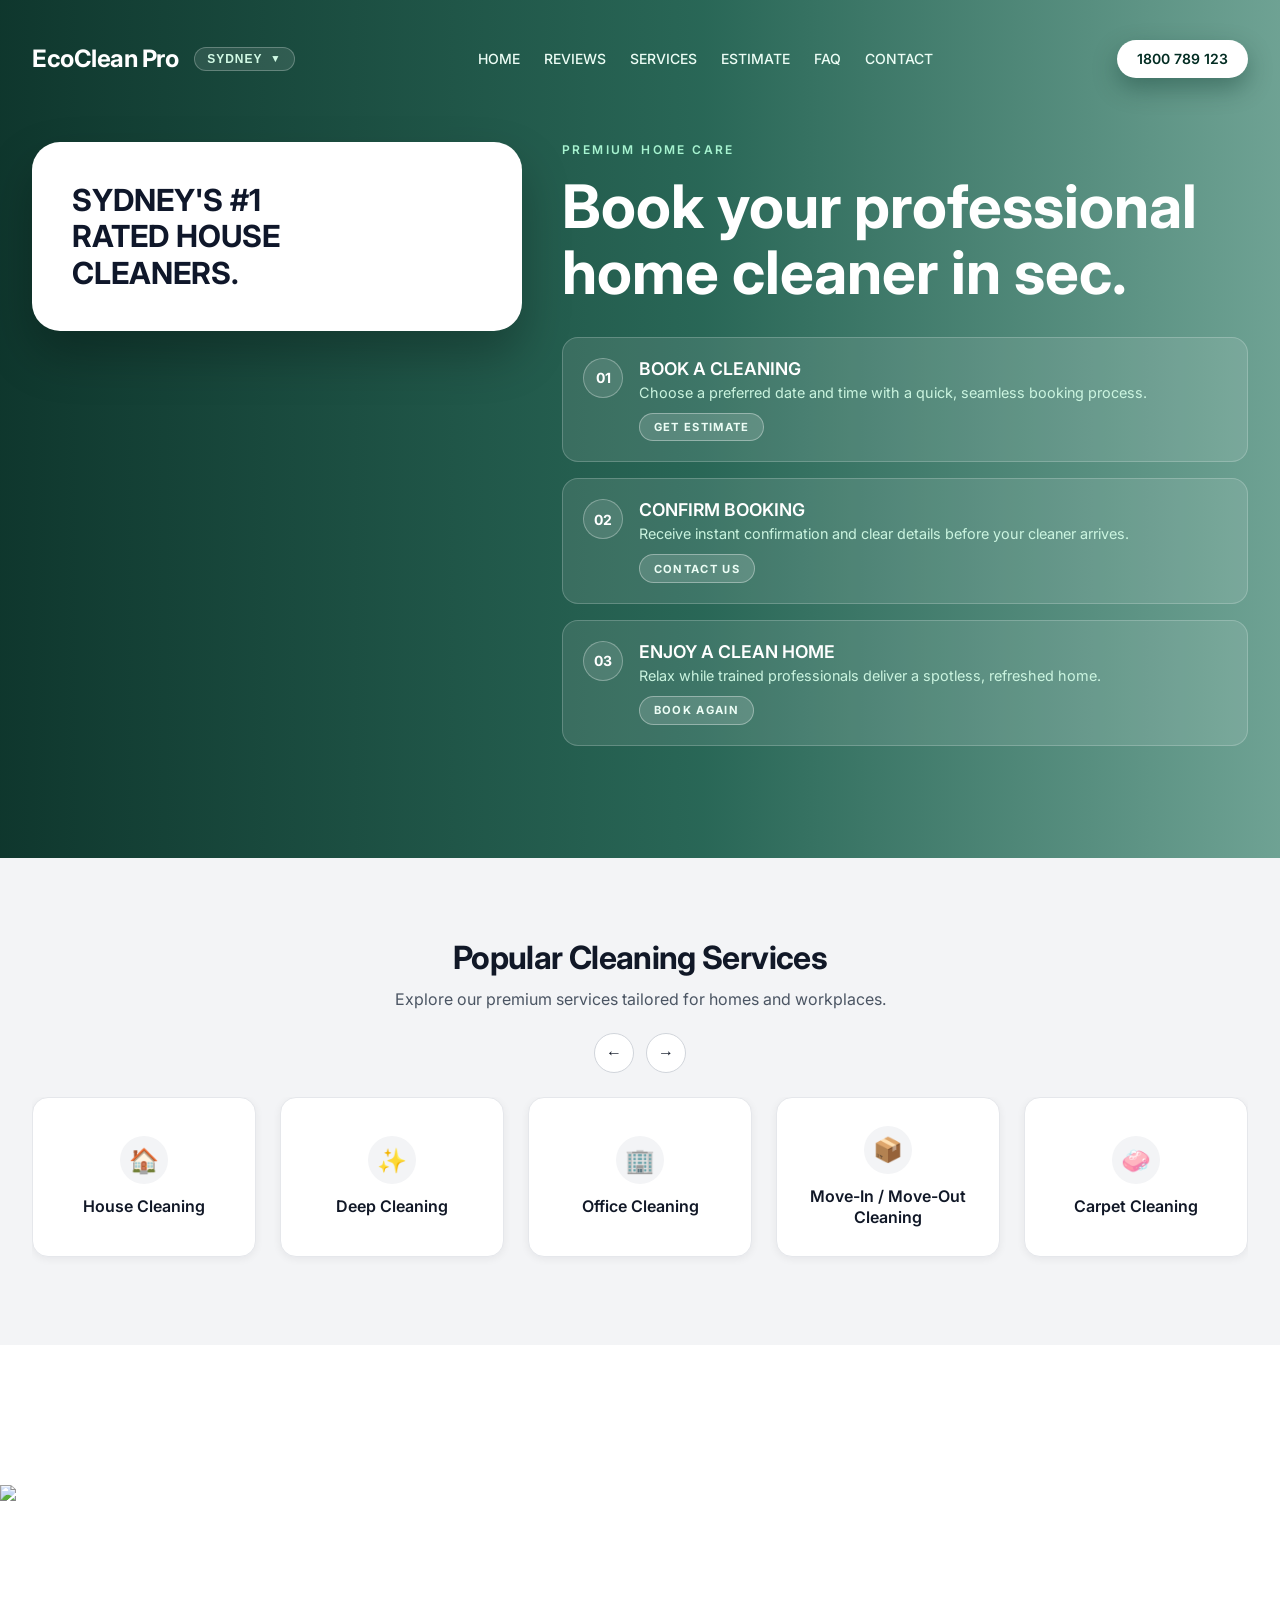
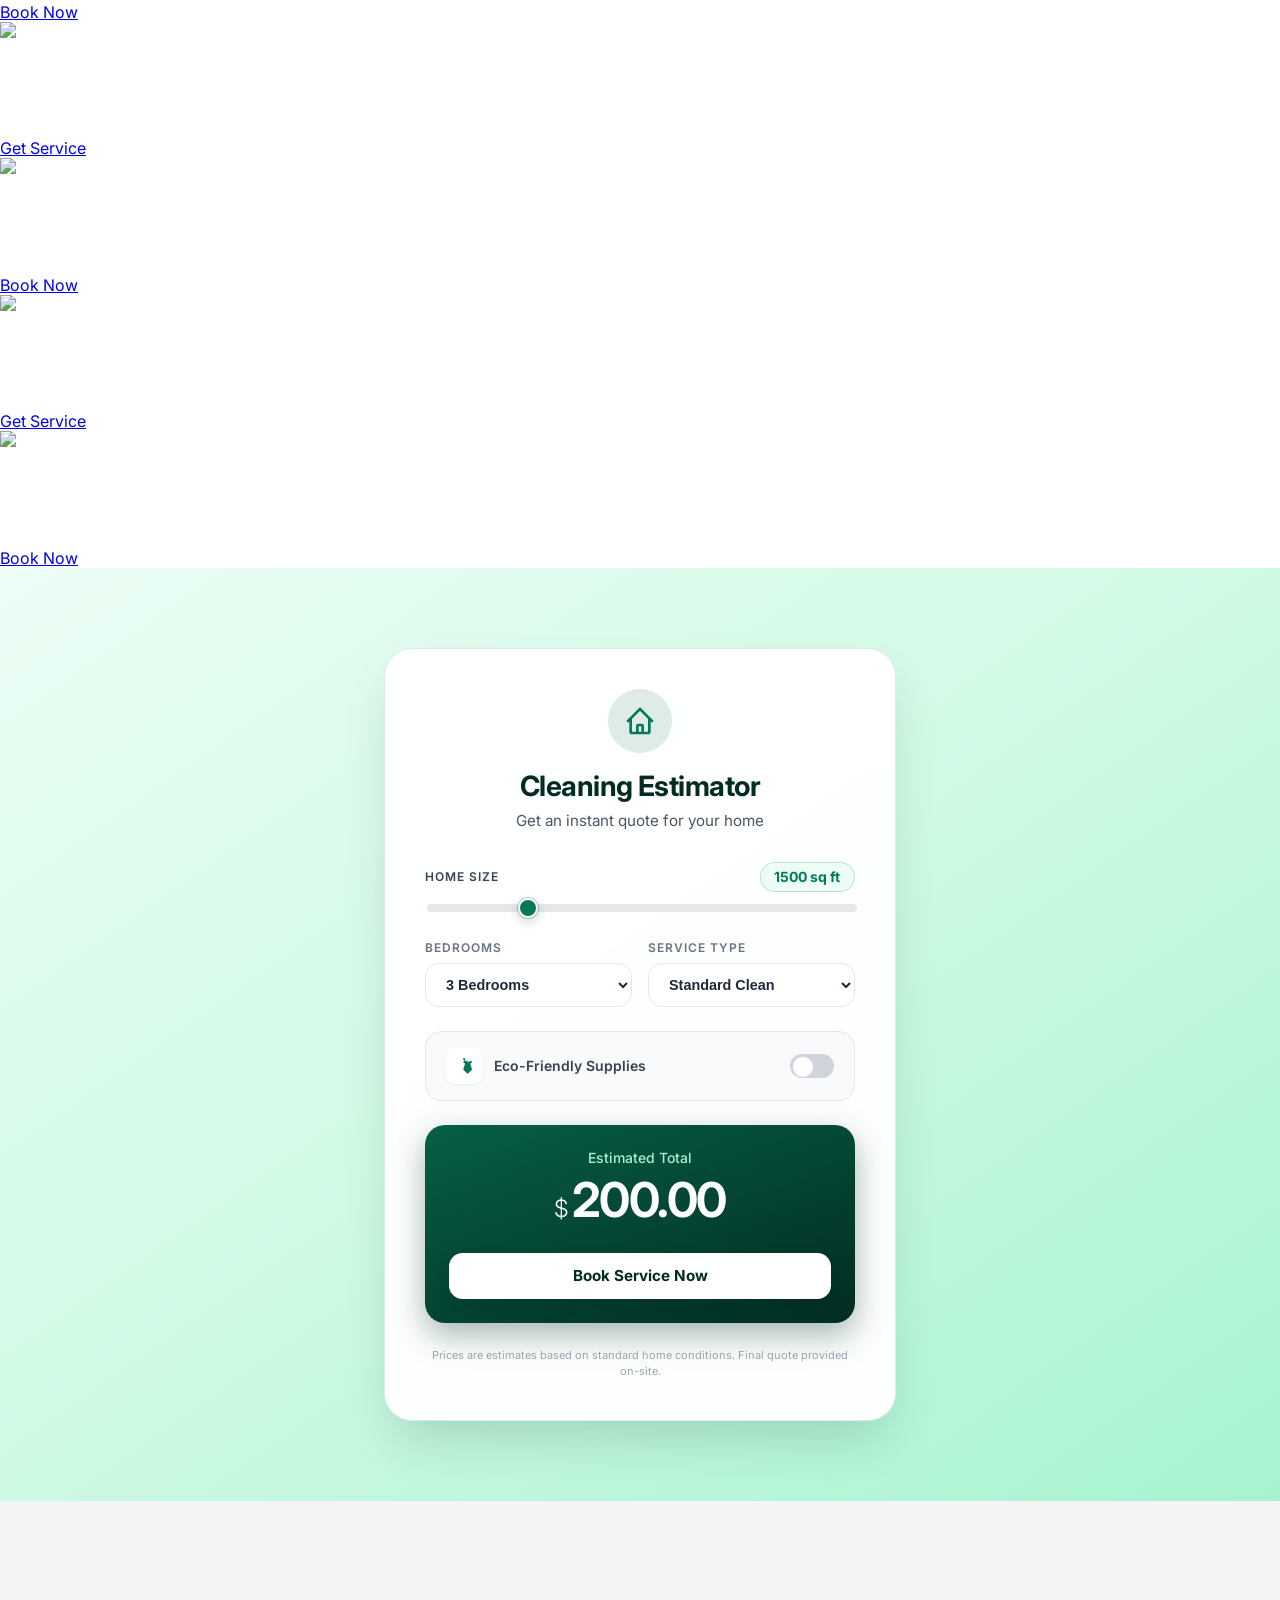
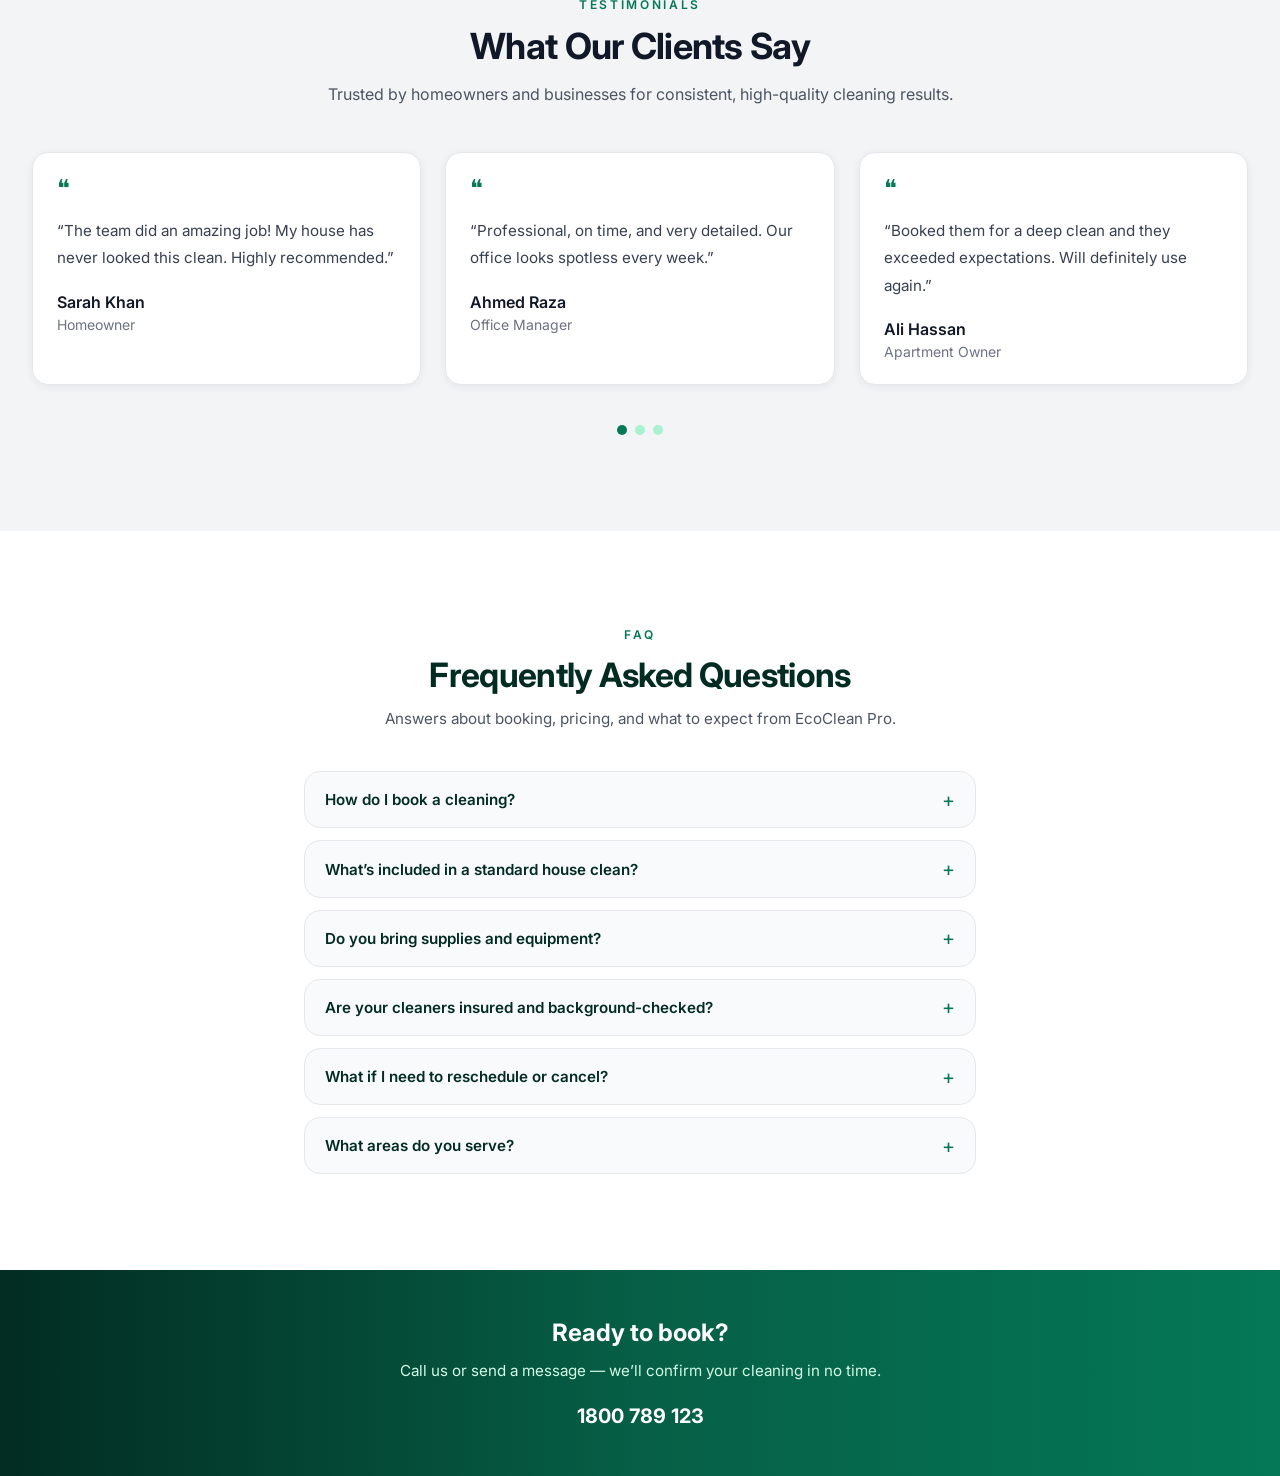
==== index.html @ db05d503 "Add files via upload" ====
<!DOCTYPE html>
<html lang="en">
<head>
  <meta charset="UTF-8" />
  <meta name="viewport" content="width=device-width, initial-scale=1.0" />
  <title>EcoClean Pro | Premium House Cleaning</title>
  <link rel="preconnect" href="https://fonts.googleapis.com" />
  <link rel="preconnect" href="https://fonts.gstatic.com" crossorigin />
  <link href="https://fonts.googleapis.com/css2?family=Inter:wght@300;400;600;700&display=swap" rel="stylesheet" />
  <link rel="stylesheet" href="style.css" />
  <script src="https://cdn.tailwindcss.com"></script>
</head>
<body id="top">
  <header class="hero">
    <div class="hero__overlay"></div>

    <div class="hero__container">
      <nav class="hero__nav" aria-label="Primary">
        <div class="brand-group">
          <a href="#" class="brand-logo">EcoClean Pro</a>
          <button type="button" class="city-chip" aria-label="Current city Sydney">
            SYDNEY <span class="city-chip__arrow">▼</span>
          </button>
        </div>

        <div class="nav-links">
          <a href="#top">HOME</a>
          <a href="#testimonials-heading">REVIEWS</a>
          <a href="#services-grid-heading">SERVICES</a>
          <a href="#calculator">ESTIMATE</a>
          <a href="#faq">FAQ</a>
          <a href="#contact">CONTACT</a>
        </div>

        <a href="tel:1800789123" class="phone-cta">1800 789 123</a>
      </nav>

      <div class="hero__content">
        <aside class="left-column">
          <article class="left-card">
            <h1>SYDNEY'S #1 RATED HOUSE CLEANERS.</h1>
          </article>
        </aside>

        <section class="right-column" aria-labelledby="hero-main-heading">
          <p class="eyebrow">Premium Home Care</p>
          <h2 id="hero-main-heading">Book your professional home cleaner in sec.</h2>

          <div class="steps">
            <a href="#calculator" class="step step--link">
              <div class="step__icon">01</div>
              <div class="step__body">
                <h3>BOOK A CLEANING</h3>
                <p>Choose a preferred date and time with a quick, seamless booking process.</p>
                <span class="step__cta">Get estimate</span>
              </div>
            </a>

            <a href="#contact" class="step step--link">
              <div class="step__icon">02</div>
              <div class="step__body">
                <h3>CONFIRM BOOKING</h3>
                <p>Receive instant confirmation and clear details before your cleaner arrives.</p>
                <span class="step__cta">Contact us</span>
              </div>
            </a>

            <a href="#contact" class="step step--link">
              <div class="step__icon">03</div>
              <div class="step__body">
                <h3>ENJOY A CLEAN HOME</h3>
                <p>Relax while trained professionals deliver a spotless, refreshed home.</p>
                <span class="step__cta">Book again</span>
              </div>
            </a>
          </div>
        </section>
      </div>
    </div>
  </header>

  <section class="services-carousel" aria-labelledby="services-carousel-heading">
    <div class="services-carousel__container">
      <div class="services-carousel__heading">
        <h2 id="services-carousel-heading">
          Popular Cleaning Services
        </h2>
        <p>
          Explore our premium services tailored for homes and workplaces.
        </p>
      </div>

      <div class="services-carousel__controls" aria-hidden="false">
        <button type="button" class="carousel-arrow" data-direction="left" aria-label="Scroll services left">
          &#8592;
        </button>
        <button type="button" class="carousel-arrow" data-direction="right" aria-label="Scroll services right">
          &#8594;
        </button>
      </div>

      <div
        id="services-track"
        class="services-carousel__track"
        tabindex="0"
        role="region"
        aria-label="Cleaning services carousel"
      >
        <div class="services-carousel__row">
          <article class="service-card">
            <div class="service-card__icon" aria-hidden="true">🏠</div>
            <h3>House Cleaning</h3>
          </article>

          <article class="service-card">
            <div class="service-card__icon" aria-hidden="true">✨</div>
            <h3>Deep Cleaning</h3>
          </article>

          <article class="service-card">
            <div class="service-card__icon" aria-hidden="true">🏢</div>
            <h3>Office Cleaning</h3>
          </article>

          <article class="service-card">
            <div class="service-card__icon" aria-hidden="true">📦</div>
            <h3>Move-In / Move-Out Cleaning</h3>
          </article>

          <article class="service-card">
            <div class="service-card__icon" aria-hidden="true">🧼</div>
            <h3>Carpet Cleaning</h3>
          </article>
        </div>
      </div>
    </div>
  </section>

  <section class="bg-white py-16 sm:py-20 lg:py-24" aria-labelledby="services-grid-heading">
    <div class="mx-auto max-w-7xl px-4 sm:px-6 lg:px-8">
      <div class="mx-auto max-w-3xl text-center">
        <p class="text-xs font-semibold uppercase tracking-[0.22em] text-emerald-700">OUR SERVICES</p>
        <h2 id="services-grid-heading" class="mt-3 text-3xl font-bold tracking-tight text-slate-900 sm:text-4xl">
          Professional Cleaning Services
        </h2>
        <p class="mt-4 text-sm text-slate-600 sm:text-base">
          High-quality cleaning solutions designed for homes, apartments, and professional workspaces.
        </p>
      </div>

      <div class="mt-10 grid grid-cols-1 gap-6 md:grid-cols-2 lg:grid-cols-6">
        <article class="overflow-hidden rounded-2xl border border-slate-200 bg-white shadow-sm lg:col-span-2">
          <img
            src="https://images.unsplash.com/photo-1558618047-fd34e8313f98?auto=format&fit=crop&w=900&q=80"
            alt="House cleaning service"
            class="h-44 w-full object-cover"
          />
          <div class="p-6">
            <h3 class="text-xl font-semibold text-slate-900">House Cleaning</h3>
            <p class="mt-3 text-sm leading-6 text-slate-600">
              Complete home cleaning with attention to every detail.
            </p>
            <a
              href="#contact"
              class="mt-6 inline-flex items-center justify-center rounded-lg bg-emerald-700 px-4 py-2.5 text-sm font-semibold text-white transition hover:bg-emerald-800"
            >
              Book Now
            </a>
          </div>
        </article>

        <article class="overflow-hidden rounded-2xl border border-slate-200 bg-white shadow-sm lg:col-span-2">
          <img
            src="https://images.unsplash.com/photo-1581578731548-c64695cc6952?auto=format&fit=crop&w=900&q=80"
            alt="Deep cleaning service"
            class="h-44 w-full object-cover"
          />
          <div class="p-6">
            <h3 class="text-xl font-semibold text-slate-900">Deep Cleaning</h3>
            <p class="mt-3 text-sm leading-6 text-slate-600">
              Intensive cleaning for kitchens, bathrooms, and hard-to-reach areas.
            </p>
            <a
              href="#contact"
              class="mt-6 inline-flex items-center justify-center rounded-lg bg-emerald-700 px-4 py-2.5 text-sm font-semibold text-white transition hover:bg-emerald-800"
            >
              Get Service
            </a>
          </div>
        </article>

        <article class="overflow-hidden rounded-2xl border border-slate-200 bg-white shadow-sm lg:col-span-2">
          <img
            src="https://images.unsplash.com/photo-1521791136064-7986c2920216?auto=format&fit=crop&w=900&q=80"
            alt="Office cleaning service"
            class="h-44 w-full object-cover"
          />
          <div class="p-6">
            <h3 class="text-xl font-semibold text-slate-900">Office Cleaning</h3>
            <p class="mt-3 text-sm leading-6 text-slate-600">
              Professional cleaning for offices and workplaces.
            </p>
            <a
              href="#contact"
              class="mt-6 inline-flex items-center justify-center rounded-lg bg-emerald-700 px-4 py-2.5 text-sm font-semibold text-white transition hover:bg-emerald-800"
            >
              Book Now
            </a>
          </div>
        </article>

        <article class="overflow-hidden rounded-2xl border border-slate-200 bg-white shadow-sm lg:col-span-2 lg:col-start-2">
          <img
            src="https://images.unsplash.com/photo-1562259949-e8e7689d7828?auto=format&fit=crop&w=900&q=80"
            alt="Move-in and move-out cleaning service"
            class="h-44 w-full object-cover"
          />
          <div class="p-6">
            <h3 class="text-xl font-semibold text-slate-900">Move-In / Move-Out Cleaning</h3>
            <p class="mt-3 text-sm leading-6 text-slate-600">
              Perfect cleaning before or after moving.
            </p>
            <a
              href="#contact"
              class="mt-6 inline-flex items-center justify-center rounded-lg bg-emerald-700 px-4 py-2.5 text-sm font-semibold text-white transition hover:bg-emerald-800"
            >
              Get Service
            </a>
          </div>
        </article>

        <article class="overflow-hidden rounded-2xl border border-slate-200 bg-white shadow-sm lg:col-span-2 lg:col-start-4">
          <img
            src="https://images.unsplash.com/photo-1595433707802-5cb5f6ef7934?auto=format&fit=crop&w=900&q=80"
            alt="Carpet cleaning service"
            class="h-44 w-full object-cover"
          />
          <div class="p-6">
            <h3 class="text-xl font-semibold text-slate-900">Carpet Cleaning</h3>
            <p class="mt-3 text-sm leading-6 text-slate-600">
              Remove dirt, stains, and allergens from carpets.
            </p>
            <a
              href="#contact"
              class="mt-6 inline-flex items-center justify-center rounded-lg bg-emerald-700 px-4 py-2.5 text-sm font-semibold text-white transition hover:bg-emerald-800"
            >
              Book Now
            </a>
          </div>
        </article>
      </div>
    </div>
  </section>

  <section id="calculator" class="calculator" aria-labelledby="calculator-heading">
    <div class="calculator__inner">
      <div class="calculator-card">
        <div class="calculator-card__header">
          <div class="calculator-card__icon-wrap" aria-hidden="true">
            <svg xmlns="http://www.w3.org/2000/svg" class="calculator-card__icon" fill="none" viewBox="0 0 24 24" stroke="currentColor">
              <path stroke-linecap="round" stroke-linejoin="round" stroke-width="2" d="M3 12l2-2m0 0l7-7 7 7M5 10v10a1 1 0 001 1h3m10-11l2 2m-2-2v10a1 1 0 01-1 1h-3m-6 0a1 1 0 001-1v-4a1 1 0 011-1h2a1 1 0 011 1v4a1 1 0 001 1m-6 0h6" />
            </svg>
          </div>
          <h2 id="calculator-heading" class="calculator-card__title">Cleaning Estimator</h2>
          <p class="calculator-card__subtitle">Get an instant quote for your home</p>
        </div>

        <div class="calculator-card__body">
          <div class="calculator-field">
            <div class="calculator-field__row">
              <label class="calculator-field__label" for="sqftInput">Home Size</label>
              <span class="calculator-badge">
                <span id="sqftLabel">1500</span> sq ft
              </span>
            </div>
            <input
              type="range"
              id="sqftInput"
              class="calculator-range"
              min="500"
              max="5000"
              step="100"
              value="1500"
            />
          </div>

          <div class="calculator-grid-2">
            <div class="calculator-field">
              <label class="calculator-field__label calculator-field__label--small" for="rooms">Bedrooms</label>
              <select id="rooms" class="calculator-select">
                <option value="1">1 Bedroom</option>
                <option value="2">2 Bedrooms</option>
                <option value="3" selected>3 Bedrooms</option>
                <option value="4">4 Bedrooms</option>
                <option value="5">5+ Bedrooms</option>
              </select>
            </div>
            <div class="calculator-field">
              <label class="calculator-field__label calculator-field__label--small" for="serviceType">Service Type</label>
              <select id="serviceType" class="calculator-select">
                <option value="standard">Standard Clean</option>
                <option value="deep">Deep Clean (+30%)</option>
                <option value="move">Move In/Out (+50%)</option>
              </select>
            </div>
          </div>

          <div class="calculator-eco">
            <div class="calculator-eco__left">
              <div class="calculator-eco__icon" aria-hidden="true">
                <svg xmlns="http://www.w3.org/2000/svg" viewBox="0 0 20 20" fill="currentColor">
                  <path fill-rule="evenodd" d="M10 2a1 1 0 011 1v1.323l3.954 1.582 1.599-.8a1 1 0 01.894 1.79l-1.233.616 1.738 5.42a1 1 0 01-.285 1.05l-3.293 3.293a1 1 0 01-1.414 0l-3.293-3.293a1 1 0 01-.285-1.05l1.738-5.42-1.233-.616a1 1 0 01.894-1.79l1.599.8L9 3.323V3a1 1 0 011-1z" clip-rule="evenodd" />
                </svg>
              </div>
              <span class="calculator-eco__text">Eco-Friendly Supplies</span>
            </div>
            <label class="eco-toggle">
              <input type="checkbox" id="ecoFriendly" class="eco-toggle__input" />
              <span class="eco-toggle__track"></span>
            </label>
          </div>

          <div class="calculator-total">
            <p class="calculator-total__eyebrow">Estimated Total</p>
            <div class="calculator-total__price">
              <span class="calculator-total__currency">$</span>
              <span id="finalPrice" class="calculator-total__amount">185.00</span>
            </div>
            <a href="#contact" class="calculator-total__cta">Book Service Now</a>
          </div>

          <p class="calculator-disclaimer">
            Prices are estimates based on standard home conditions. Final quote provided on-site.
          </p>
        </div>
      </div>
    </div>
  </section>

  <section class="testimonials" aria-labelledby="testimonials-heading">
    <div class="testimonials__container">
      <div class="testimonials__heading">
        <p class="testimonials__subtitle">Testimonials</p>
        <h2 id="testimonials-heading">What Our Clients Say</h2>
        <p class="testimonials__description">
          Trusted by homeowners and businesses for consistent, high-quality cleaning results.
        </p>
      </div>

      <div class="testimonials__grid">
        <article class="testimonial-card">
          <div class="testimonial-card__quote" aria-hidden="true">❝</div>
          <p class="testimonial-card__text">
            “The team did an amazing job! My house has never looked this clean. Highly recommended.”
          </p>
          <div class="testimonial-card__meta">
            <p class="testimonial-card__name">Sarah Khan</p>
            <p class="testimonial-card__role">Homeowner</p>
          </div>
        </article>

        <article class="testimonial-card">
          <div class="testimonial-card__quote" aria-hidden="true">❝</div>
          <p class="testimonial-card__text">
            “Professional, on time, and very detailed. Our office looks spotless every week.”
          </p>
          <div class="testimonial-card__meta">
            <p class="testimonial-card__name">Ahmed Raza</p>
            <p class="testimonial-card__role">Office Manager</p>
          </div>
        </article>

        <article class="testimonial-card">
          <div class="testimonial-card__quote" aria-hidden="true">❝</div>
          <p class="testimonial-card__text">
            “Booked them for a deep clean and they exceeded expectations. Will definitely use again.”
          </p>
          <div class="testimonial-card__meta">
            <p class="testimonial-card__name">Ali Hassan</p>
            <p class="testimonial-card__role">Apartment Owner</p>
          </div>
        </article>
      </div>

      <div class="testimonials__dots" aria-label="Testimonials slider indicators">
        <span class="testimonials__dot testimonials__dot--active"></span>
        <span class="testimonials__dot"></span>
        <span class="testimonials__dot"></span>
      </div>
    </div>
  </section>

  <section id="faq" class="faq" aria-labelledby="faq-heading">
    <div class="faq__container">
      <div class="faq__intro">
        <p class="faq__subtitle">FAQ</p>
        <h2 id="faq-heading">Frequently Asked Questions</h2>
        <p class="faq__lede">
          Answers about booking, pricing, and what to expect from EcoClean Pro.
        </p>
      </div>

      <div class="faq__list">
        <details class="faq__item">
          <summary class="faq__question">How do I book a cleaning?</summary>
          <div class="faq__answer">
            <p>
              Use our online estimate tool to pick your home size and service, then call
              <a href="tel:1800789123">1800 789 123</a> or reach us through the contact section to confirm your date and time.
            </p>
          </div>
        </details>

        <details class="faq__item">
          <summary class="faq__question">What’s included in a standard house clean?</summary>
          <div class="faq__answer">
            <p>
              Dusting, vacuuming, mopping, kitchen and bathroom sanitising, and general tidying. Deep cleans add intensive work in kitchens, bathrooms, and hard-to-reach areas—tell us your priorities when you book.
            </p>
          </div>
        </details>

        <details class="faq__item">
          <summary class="faq__question">Do you bring supplies and equipment?</summary>
          <div class="faq__answer">
            <p>
              Yes. Our teams arrive with professional-grade supplies and tools. You can also request eco-friendly products when you schedule your visit.
            </p>
          </div>
        </details>

        <details class="faq__item">
          <summary class="faq__question">Are your cleaners insured and background-checked?</summary>
          <div class="faq__answer">
            <p>
              All EcoClean Pro staff are vetted, trained, and covered so you can feel comfortable inviting us into your home or office.
            </p>
          </div>
        </details>

        <details class="faq__item">
          <summary class="faq__question">What if I need to reschedule or cancel?</summary>
          <div class="faq__answer">
            <p>
              Contact us as early as possible. We’ll help you move your booking or cancel according to our policy so you’re never left guessing.
            </p>
          </div>
        </details>

        <details class="faq__item">
          <summary class="faq__question">What areas do you serve?</summary>
          <div class="faq__answer">
            <p>
              We currently serve Sydney and surrounding suburbs. Ask when you call if you’re on the edge of our coverage area.
            </p>
          </div>
        </details>
      </div>
    </div>
  </section>

  <section id="contact" class="contact-strip" aria-labelledby="contact-heading">
    <div class="contact-strip__inner">
      <h2 id="contact-heading" class="contact-strip__title">Ready to book?</h2>
      <p class="contact-strip__text">Call us or send a message — we’ll confirm your cleaning in no time.</p>
      <a href="tel:1800789123" class="contact-strip__phone">1800 789 123</a>
    </div>
  </section>

  <script src="script.js"></script>
</body>
</html>
---- style.css ----
@import url("./styles.css");
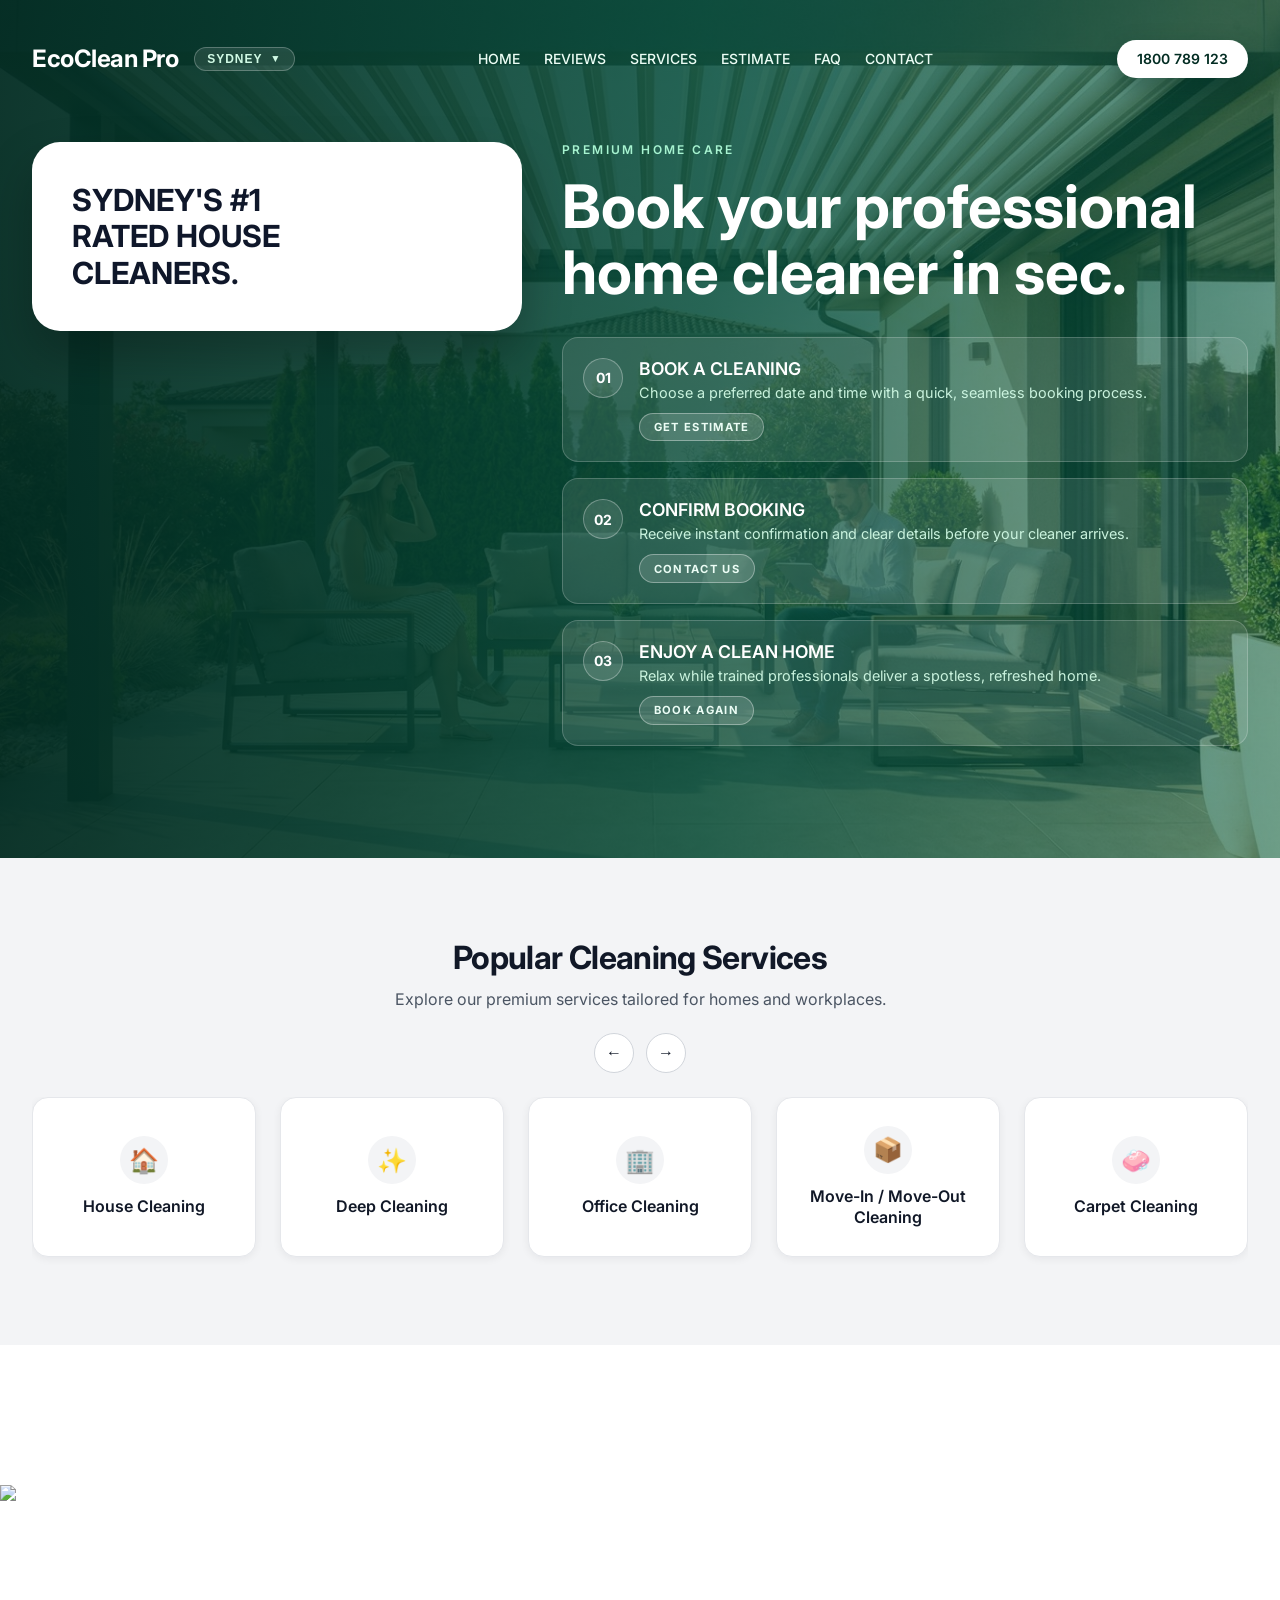
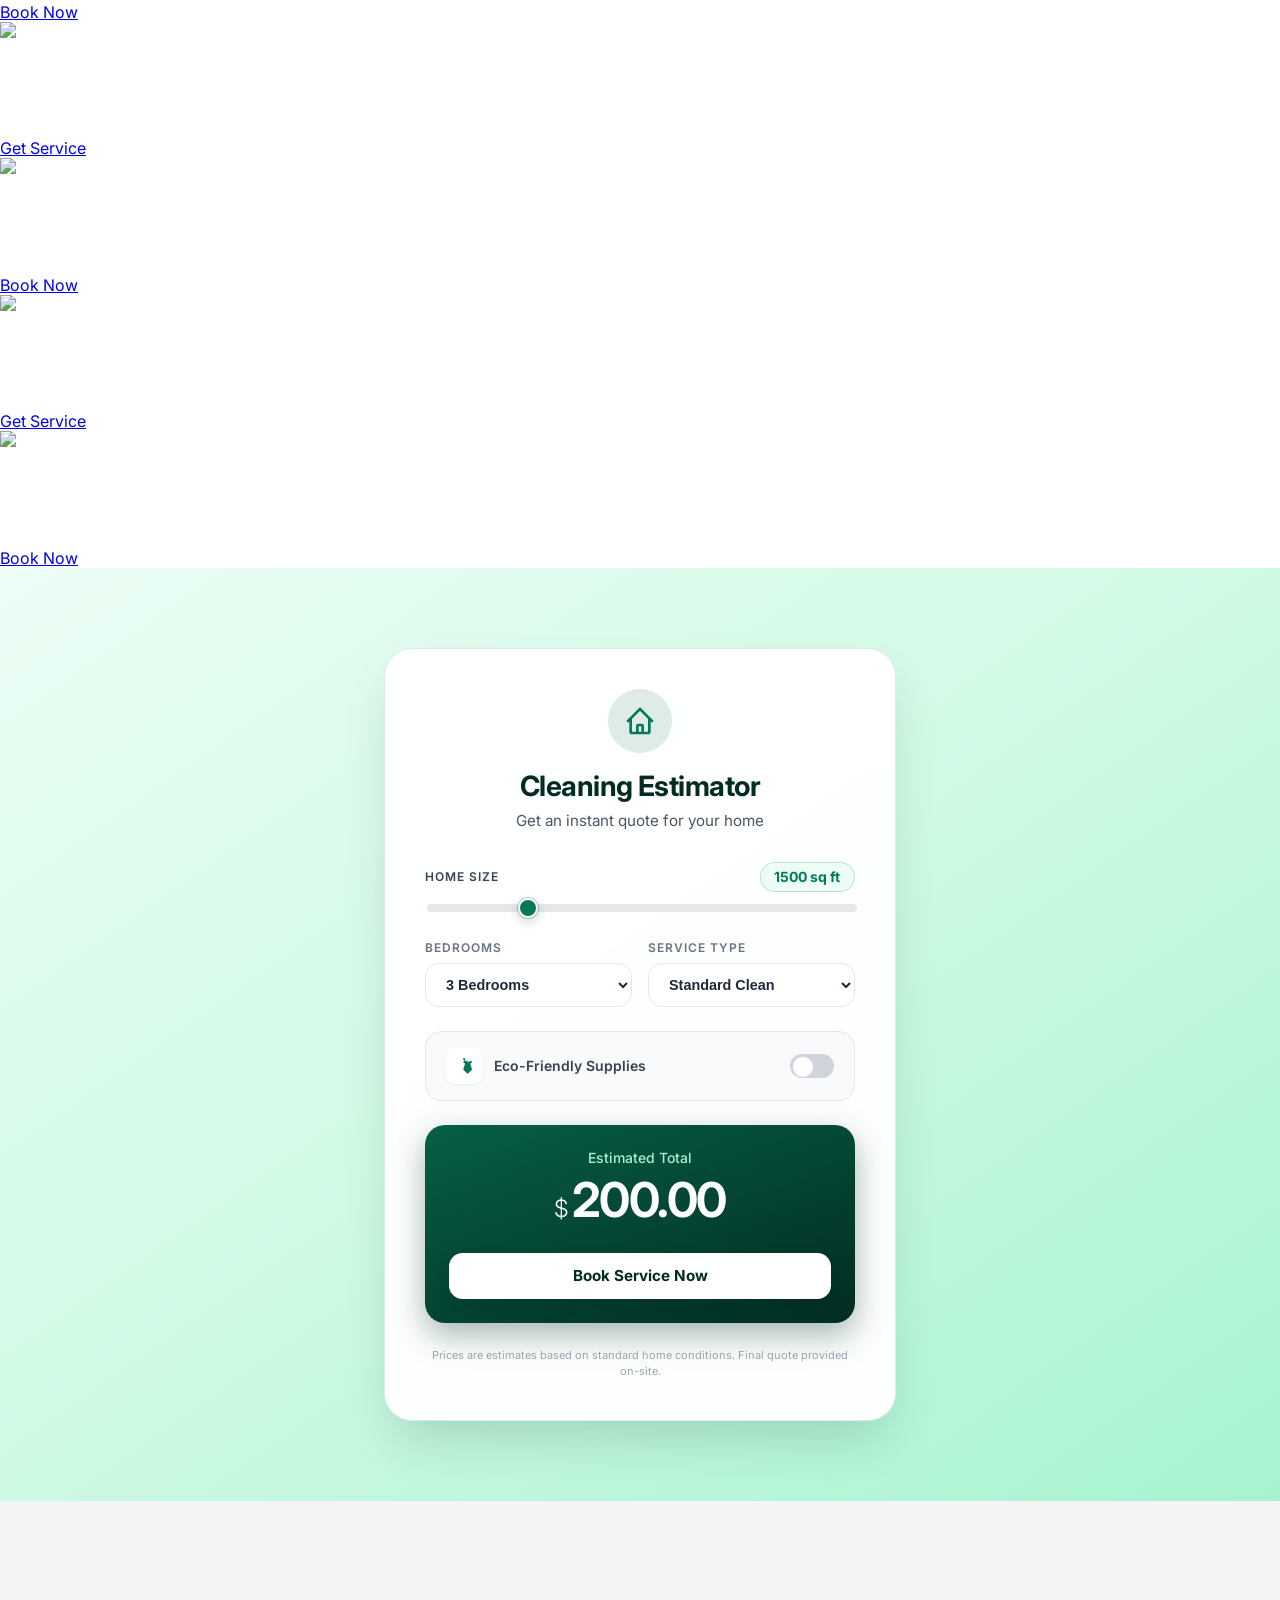
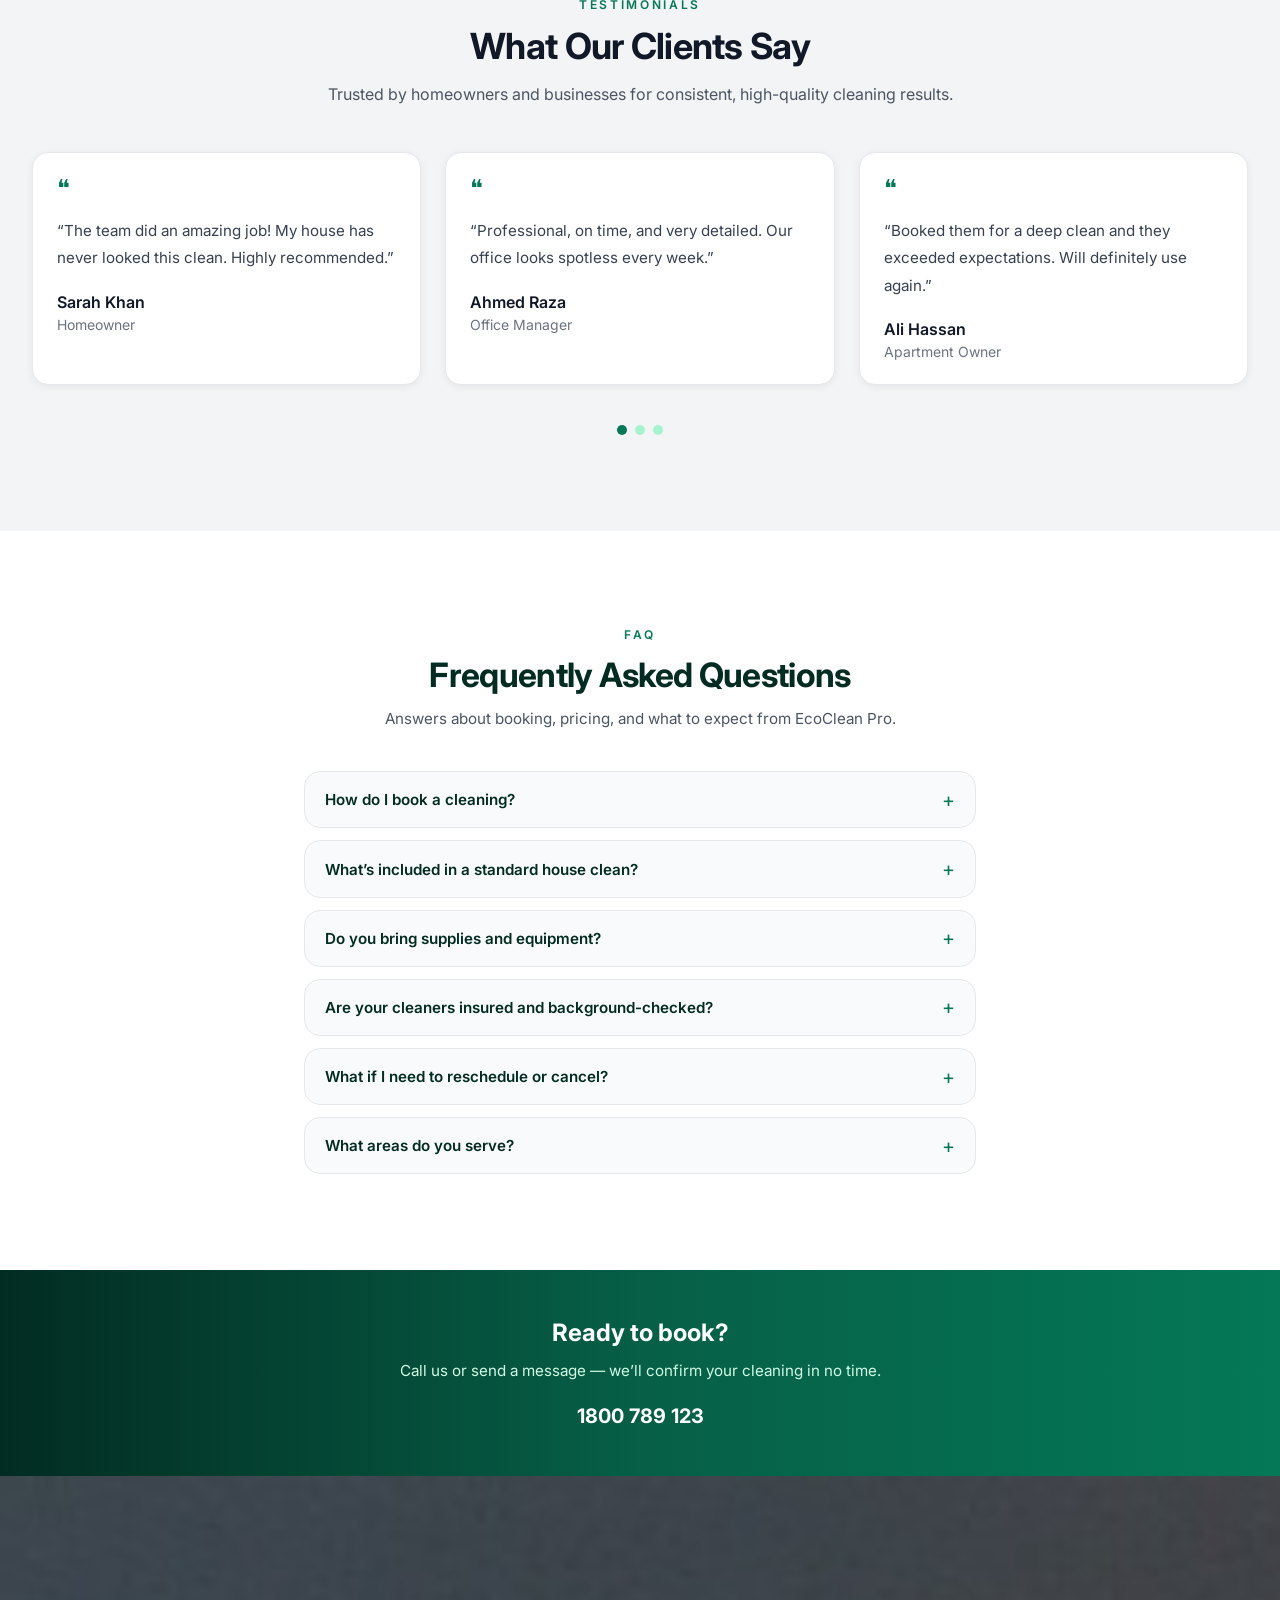
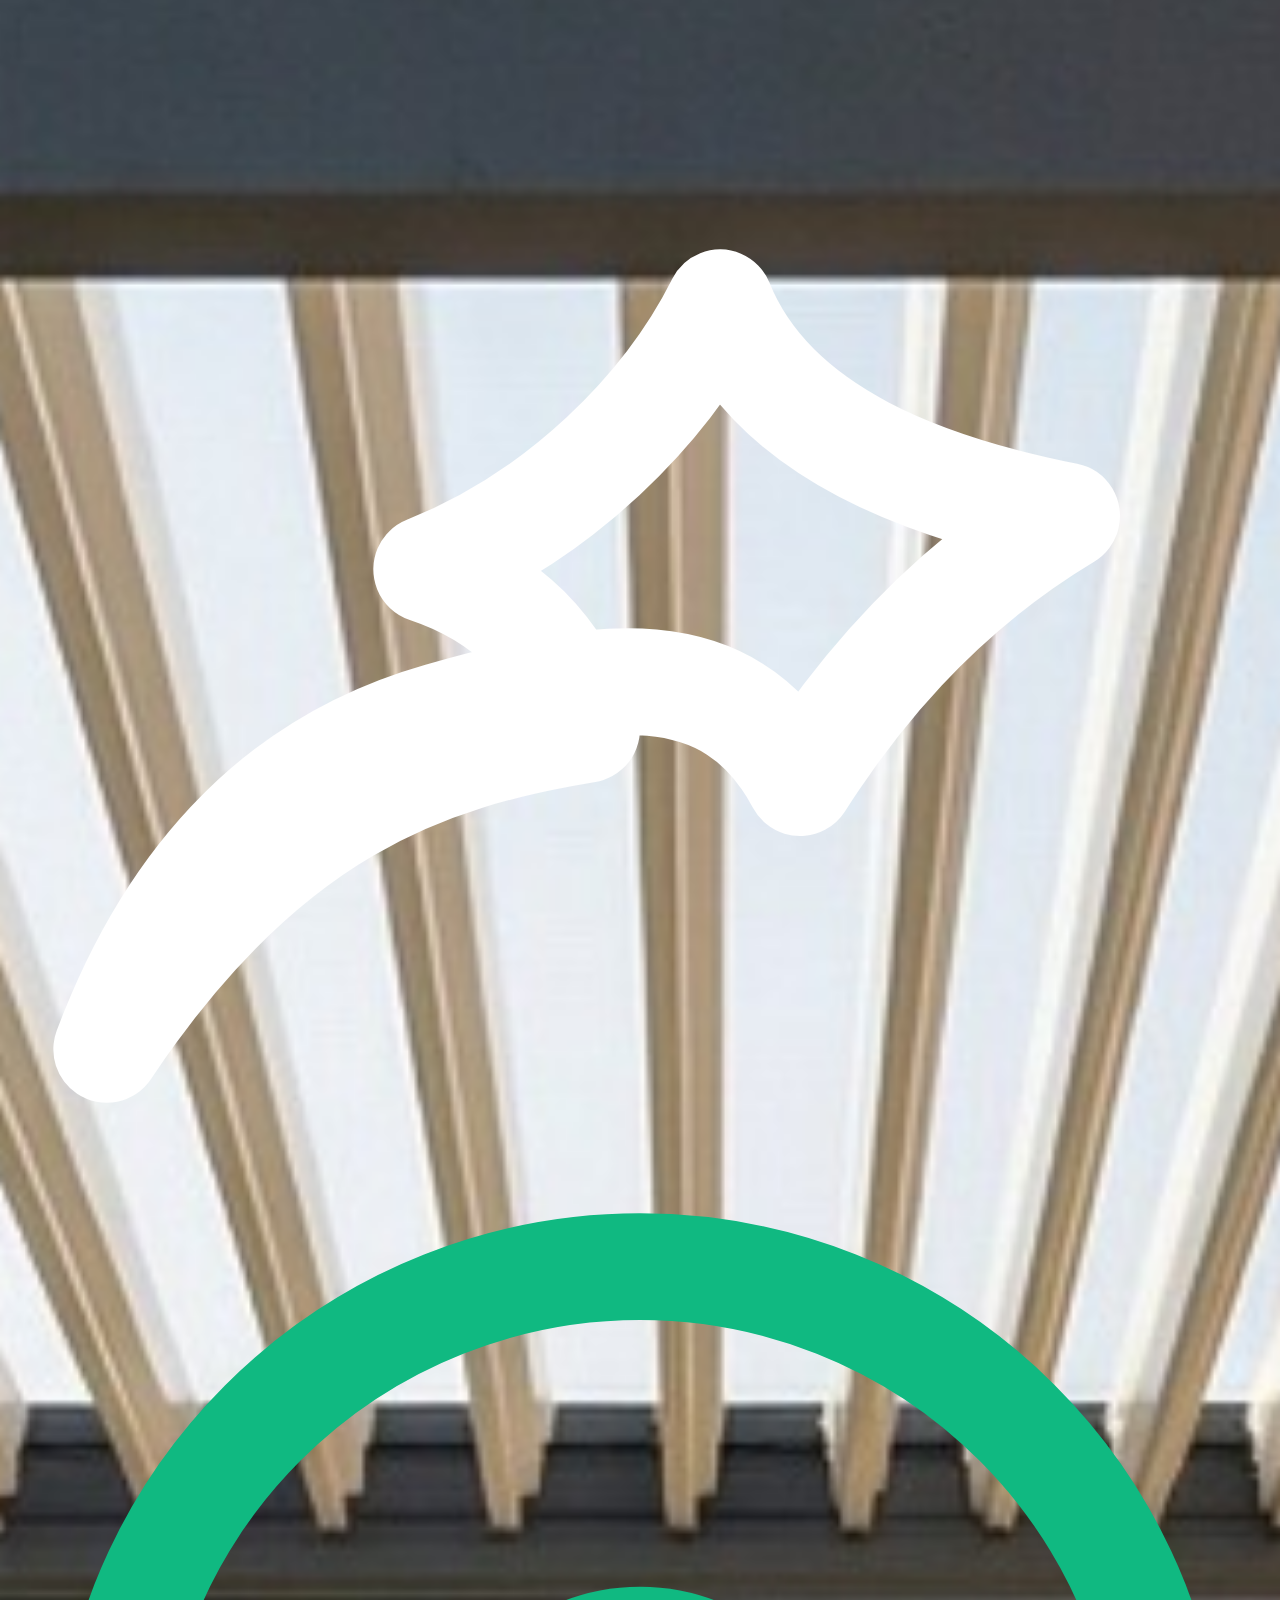
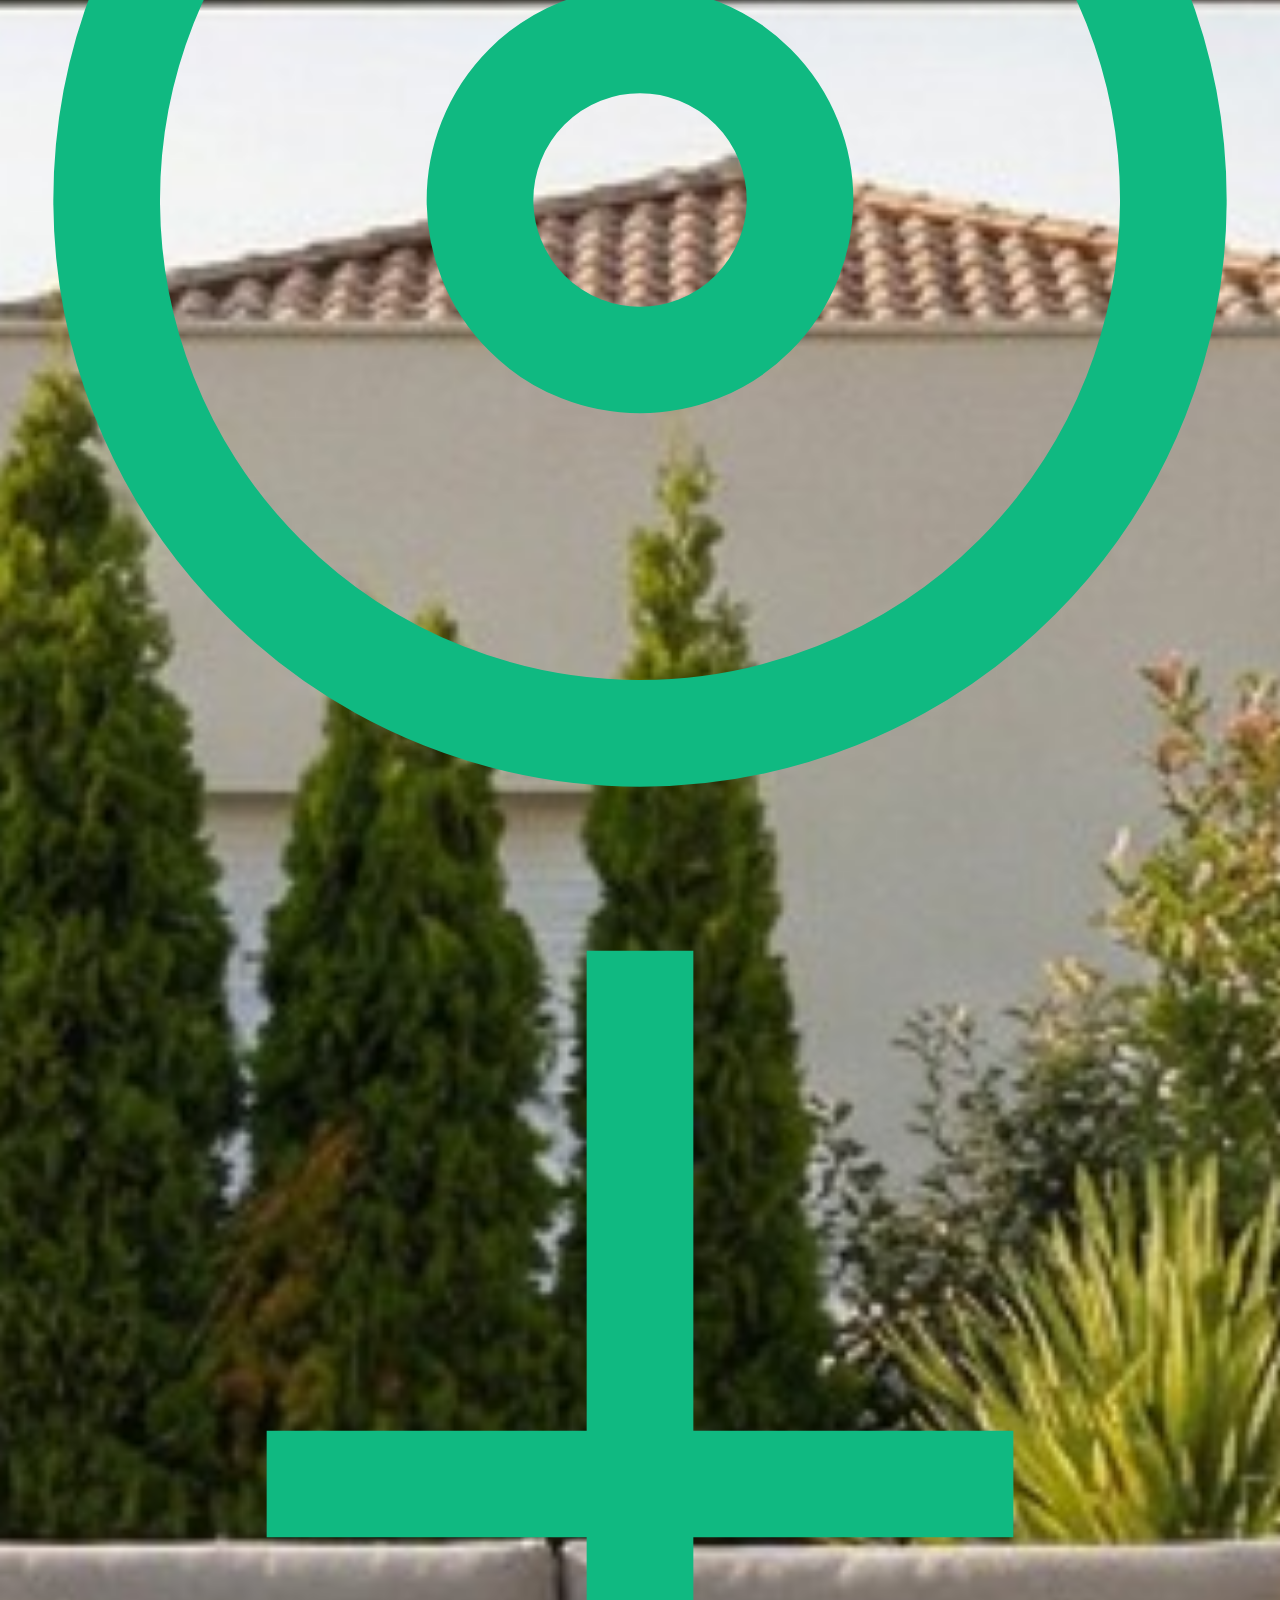
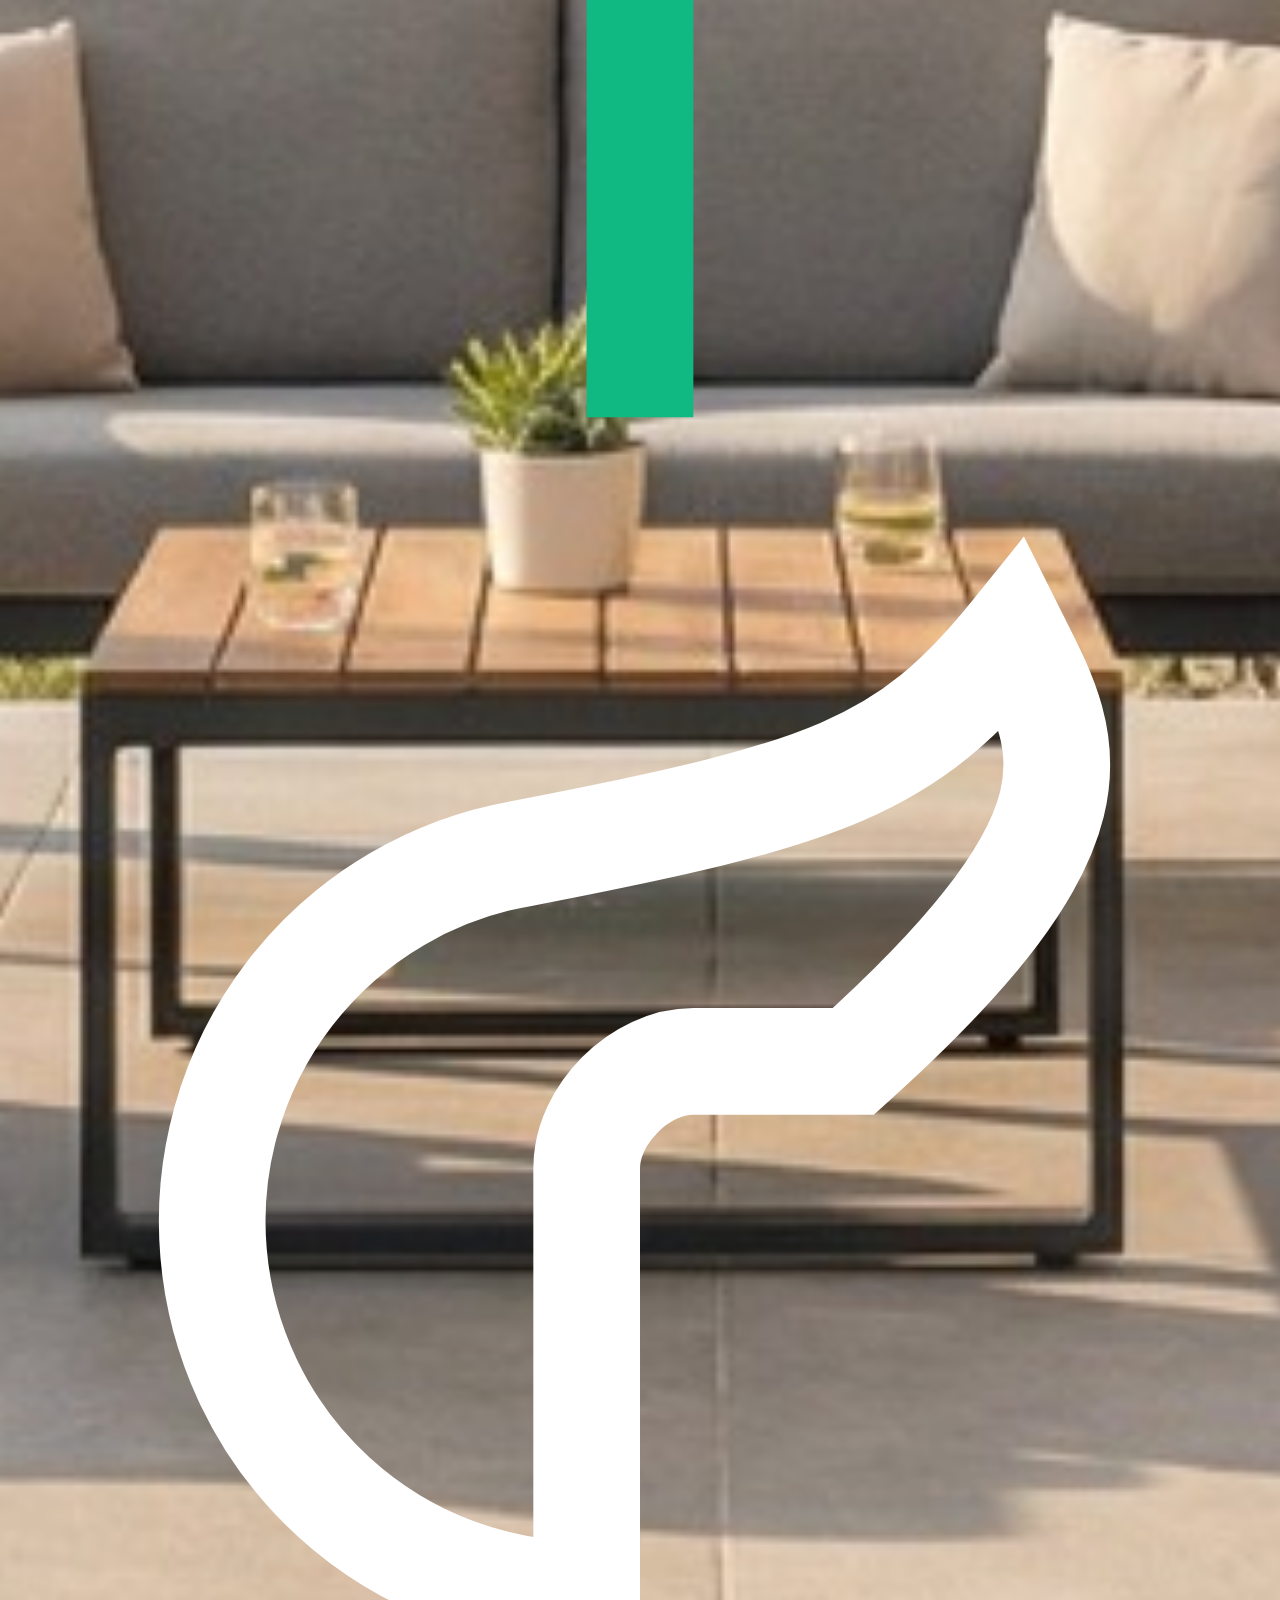
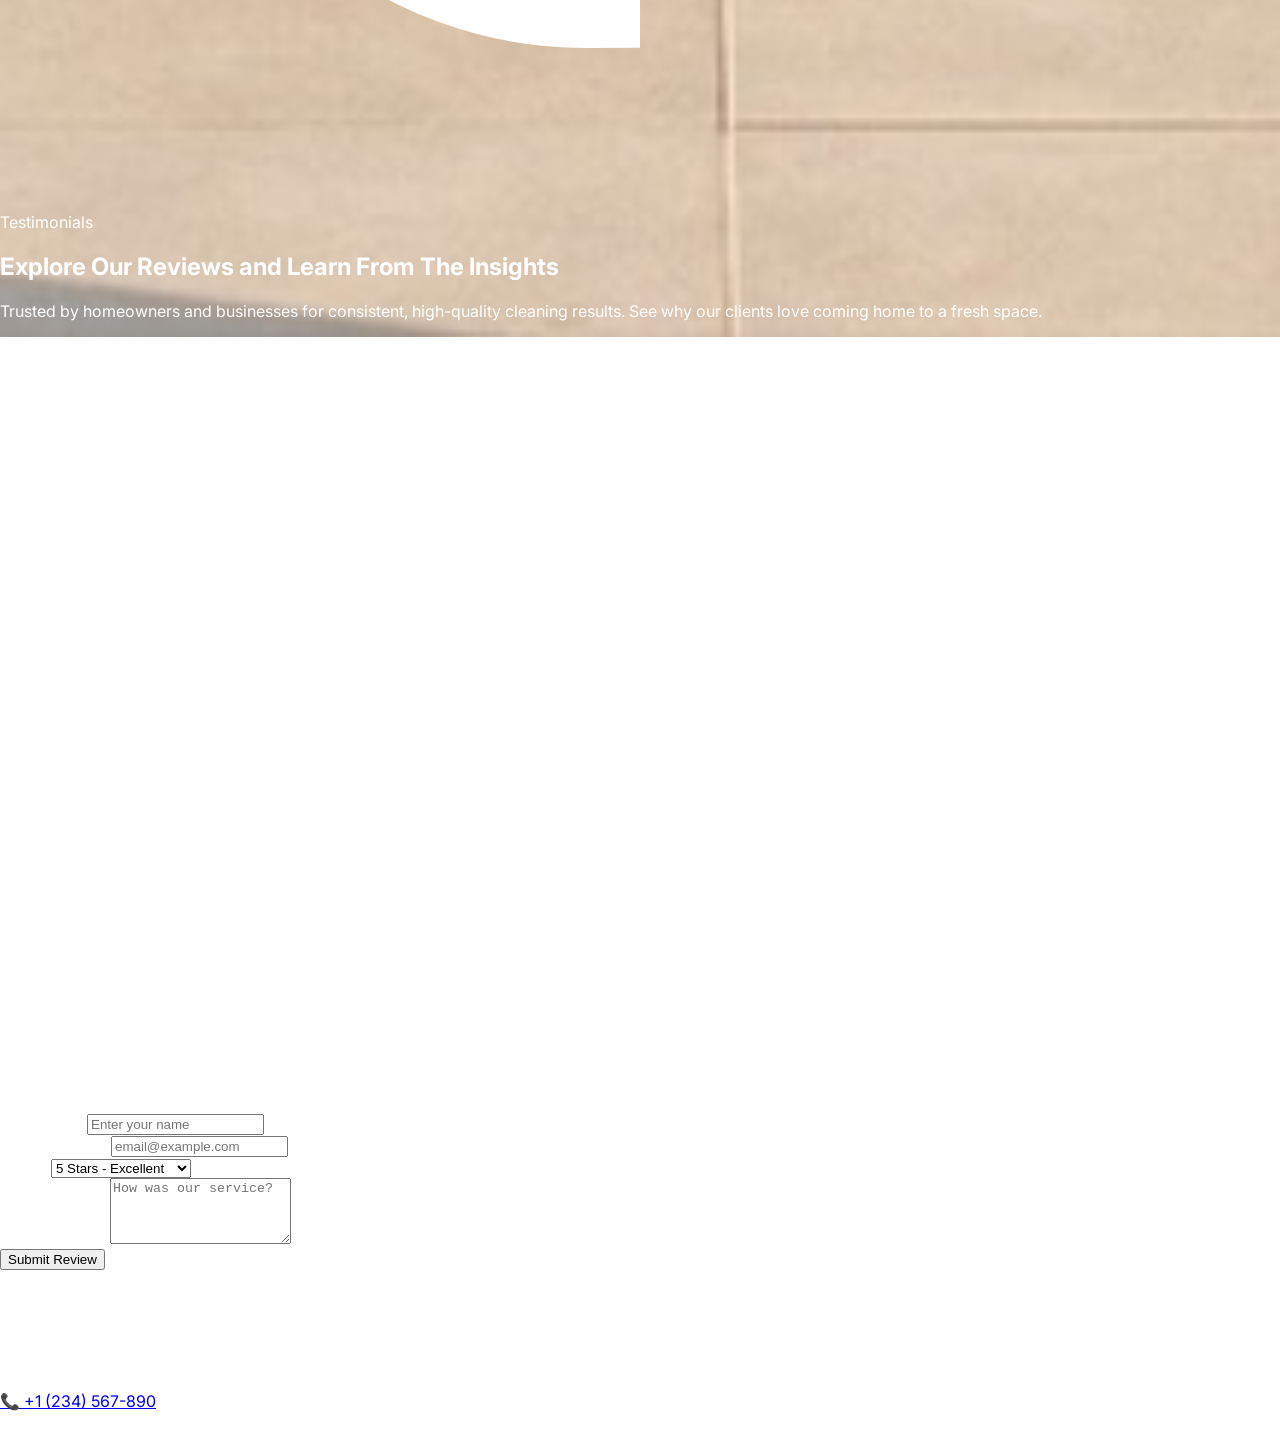
==== commit 28201890: "Update index.html" ====
--- a/index.html
+++ b/index.html
@@ -470,3 +470,150 @@
   <script src="script.js"></script>
 </body>
 </html>
+<!DOCTYPE html>
+<html lang="en">
+<head>
+    <meta charset="UTF-8">
+    <meta name="viewport" content="width=device-width, initial-scale=1.0">
+    <title>Reviews - Premium Cleaning Services</title>
+    <!-- Inter Font -->
+    <link href="https://fonts.googleapis.com/css2?family=Inter:wght@400;500;600;700&display=swap" rel="stylesheet">
+    <!-- Link to external CSS -->
+    <link rel="stylesheet" href="style.css">
+</head>
+<body>
+
+    <!-- Hero Section -->
+    <section class="hero" id="home">
+        <!-- Animated Background Elements -->
+        <svg class="float-item leaf-1" viewBox="0 0 24 24" fill="none" stroke="currentColor" stroke-width="2" stroke-linecap="round" stroke-linejoin="round"><path d="M2 22c1.25-3.33 3.33-5.42 6.25-6.25S13.67 14.5 15 17c.96-1.5 2.5-3.5 5-5-2.5-.5-5.5-1.5-6.5-4C12.5 10 10.5 12 8 13c1.5.5 2.5 1.5 3 3-3 .5-6 1.5-9 6z"></path></svg>
+        <svg class="float-item bubble-1" viewBox="0 0 24 24" fill="none" stroke="#10b981" stroke-width="2"><circle cx="12" cy="12" r="10"></circle><circle cx="12" cy="12" r="3"></circle></svg>
+        <svg class="float-item spray-1" viewBox="0 0 24 24" fill="none" stroke="#10b981" stroke-width="2"><path d="M12 2v20M5 12h14"></path></svg>
+        <svg class="float-item leaf-2" viewBox="0 0 24 24" fill="none" stroke="currentColor" stroke-width="2"><path d="M11 20A7 7 0 0 1 9.8 6.1C15.5 5 17 4.48 19 2c1 2 2 3.5-3 8h-3c-1 0-2 1-2 2z"></path></svg>
+
+        <span class="hero-label">Testimonials</span>
+        <h1>Explore Our Reviews and Learn From The Insights</h1>
+        <p>Trusted by homeowners and businesses for consistent, high-quality cleaning results. See why our clients love coming home to a fresh space.</p>
+    </section>
+
+    <!-- Testimonials Section -->
+    <section class="reviews-container">
+        <div class="reviews-grid" id="reviewsGrid">
+            <!-- Review Card 1 -->
+            <div class="review-card">
+                <div class="quote-icon">“</div>
+                <div class="stars">★★★★★</div>
+                <p class="review-text">“The team did an amazing job! My house has never looked this clean. Highly recommended.”</p>
+                <div class="reviewer-info">
+                    <span class="reviewer-name">Sarah Khan</span>
+                    <span class="reviewer-label">Homeowner</span>
+                </div>
+            </div>
+
+            <!-- Review Card 2 -->
+            <div class="review-card">
+                <div class="quote-icon">“</div>
+                <div class="stars">★★★★★</div>
+                <p class="review-text">“Professional, on time, and very detailed. Our office looks spotless every week.”</p>
+                <div class="reviewer-info">
+                    <span class="reviewer-name">Ahmed Raza</span>
+                    <span class="reviewer-label">Office Manager</span>
+                </div>
+            </div>
+
+            <!-- Review Card 3 -->
+            <div class="review-card">
+                <div class="quote-icon">“</div>
+                <div class="stars">★★★★★</div>
+                <p class="review-text">“Booked them for a deep clean and they exceeded expectations. Will definitely use again.”</p>
+                <div class="reviewer-info">
+                    <span class="reviewer-name">Ali Hassan</span>
+                    <span class="reviewer-label">Apartment Owner</span>
+                </div>
+            </div>
+
+            <!-- Review Card 4 -->
+            <div class="review-card">
+                <div class="quote-icon">“</div>
+                <div class="stars">★★★★★</div>
+                <p class="review-text">“As a busy professional, I appreciate their reliability. They come in, do a fantastic job, and leave everything sparkling.”</p>
+                <div class="reviewer-info">
+                    <span class="reviewer-name">Jessica Miller</span>
+                    <span class="reviewer-label">Customer</span>
+                </div>
+            </div>
+
+            <!-- Review Card 5 -->
+            <div class="review-card">
+                <div class="quote-icon">“</div>
+                <div class="stars">★★★★★</div>
+                <p class="review-text">“The attention to detail is unmatched. They cleaned corners I didn't even know were dirty!”</p>
+                <div class="reviewer-info">
+                    <span class="reviewer-name">Michael Chen</span>
+                    <span class="reviewer-label">Homeowner</span>
+                </div>
+            </div>
+
+            <!-- Review Card 6 -->
+            <div class="review-card">
+                <div class="quote-icon">“</div>
+                <div class="stars">★★★★★</div>
+                <p class="review-text">“Fast communication and easy booking process. The cleaning crew was polite and very efficient.”</p>
+                <div class="reviewer-info">
+                    <span class="reviewer-name">Fatima Noor</span>
+                    <span class="reviewer-label">Airbnb Host</span>
+                </div>
+            </div>
+        </div>
+    </section>
+
+    <!-- Submission Form Section -->
+    <section class="form-section">
+        <div class="form-container">
+            <div class="form-header">
+                <h2>Share Your Experience</h2>
+                <p>We value your feedback. Let us know how we did!</p>
+            </div>
+            <form id="reviewForm">
+                <div class="form-group">
+                    <label>Your Name</label>
+                    <input type="text" id="name" placeholder="Enter your name" required>
+                </div>
+                <div class="form-group">
+                    <label>Email Address</label>
+                    <input type="email" id="email" placeholder="email@example.com" required>
+                </div>
+                <div class="form-group">
+                    <label>Rating</label>
+                    <select id="rating">
+                        <option value="5">5 Stars - Excellent</option>
+                        <option value="4">4 Stars - Very Good</option>
+                        <option value="3">3 Stars - Good</option>
+                        <option value="2">2 Stars - Fair</option>
+                        <option value="1">1 Star - Poor</option>
+                    </select>
+                </div>
+                <div class="form-group">
+                    <label>Your Message</label>
+                    <textarea id="message" rows="4" placeholder="How was our service?" required></textarea>
+                </div>
+                <button type="submit" class="submit-btn">Submit Review</button>
+            </form>
+        </div>
+    </section>
+
+    <!-- Call to Action -->
+    <section class="cta-section">
+        <h2>Our Goal is to Wow You With Every Clean</h2>
+        <p style="margin-bottom: 2rem; opacity: 0.9;">Ready for a spotless space? Call us today for a free estimate.</p>
+        <a href="tel:+1234567890" class="call-btn">
+            <span>📞</span> +1 (234) 567-890
+        </a>
+    </section>
+
+    <div id="notification">Review submitted successfully!</div>
+
+    <!-- Link to external JS -->
+    <script src="script.js"></script>
+</body>
+</html>
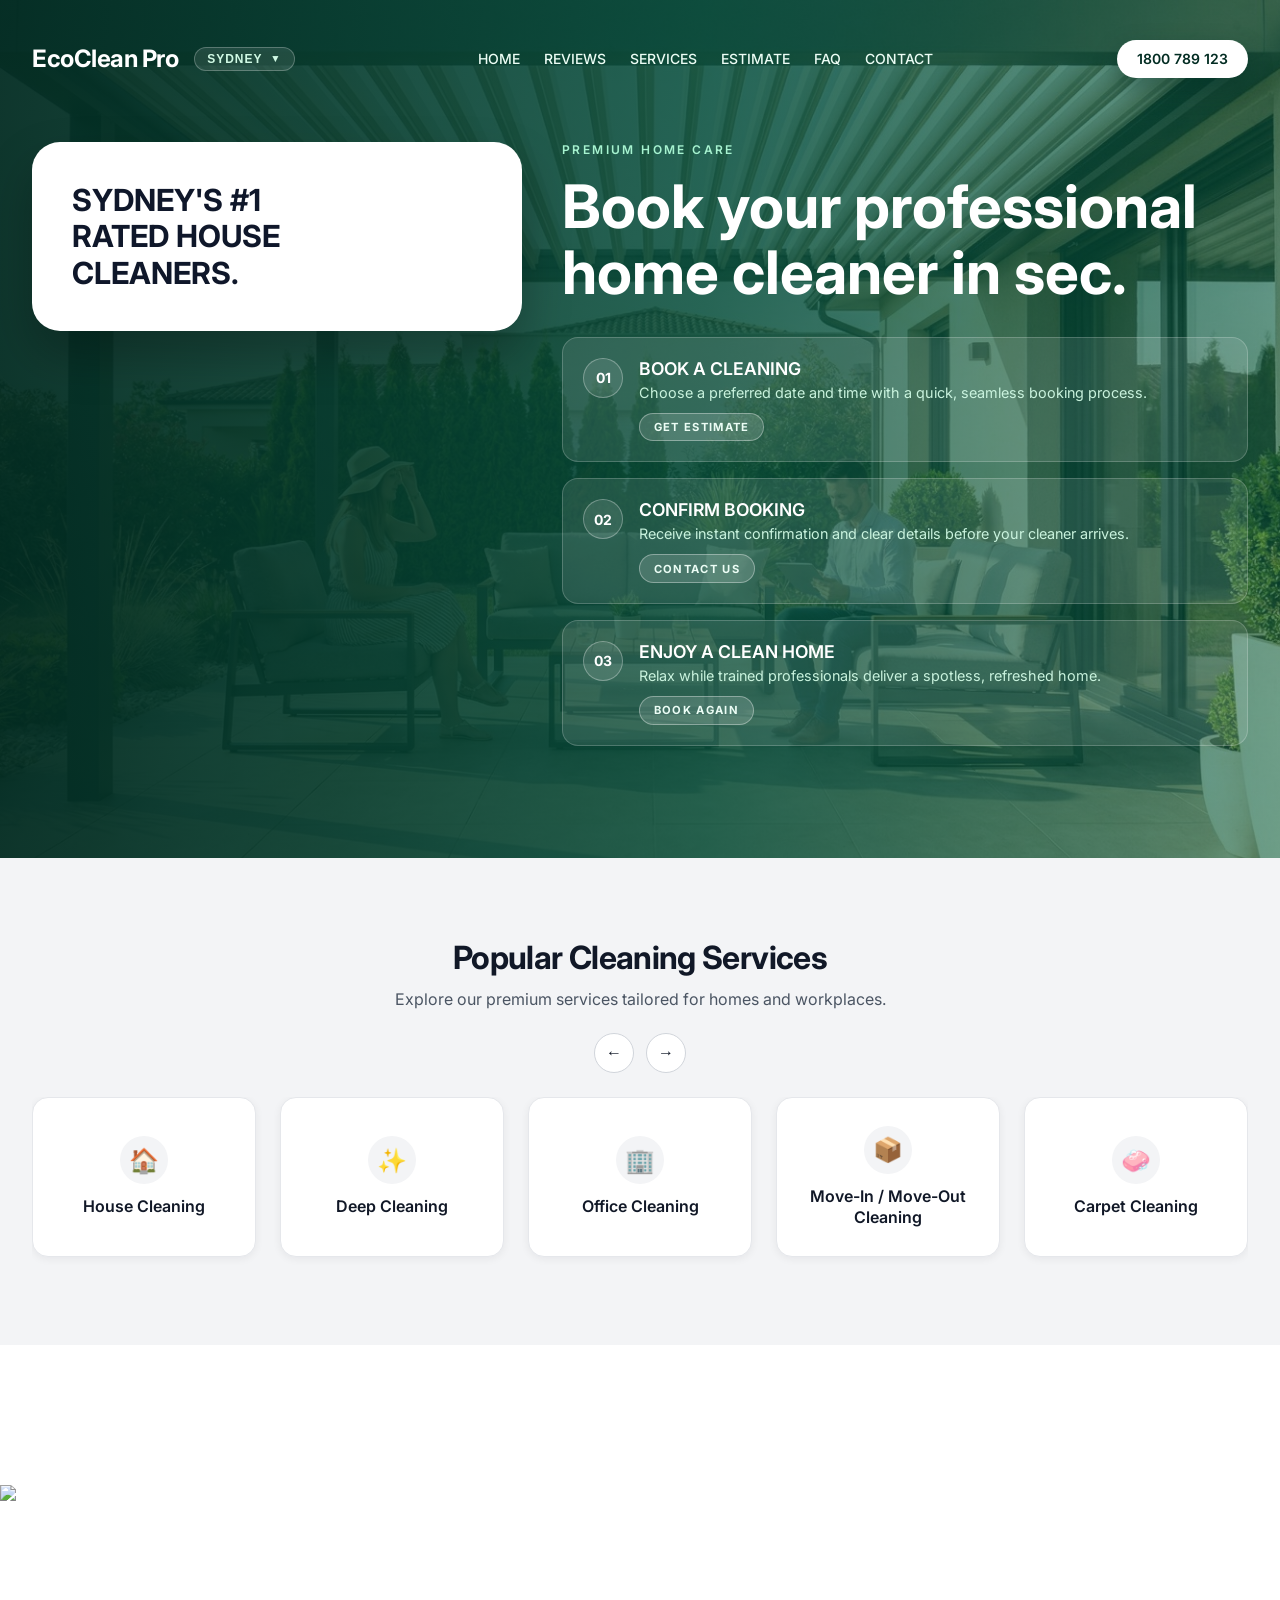
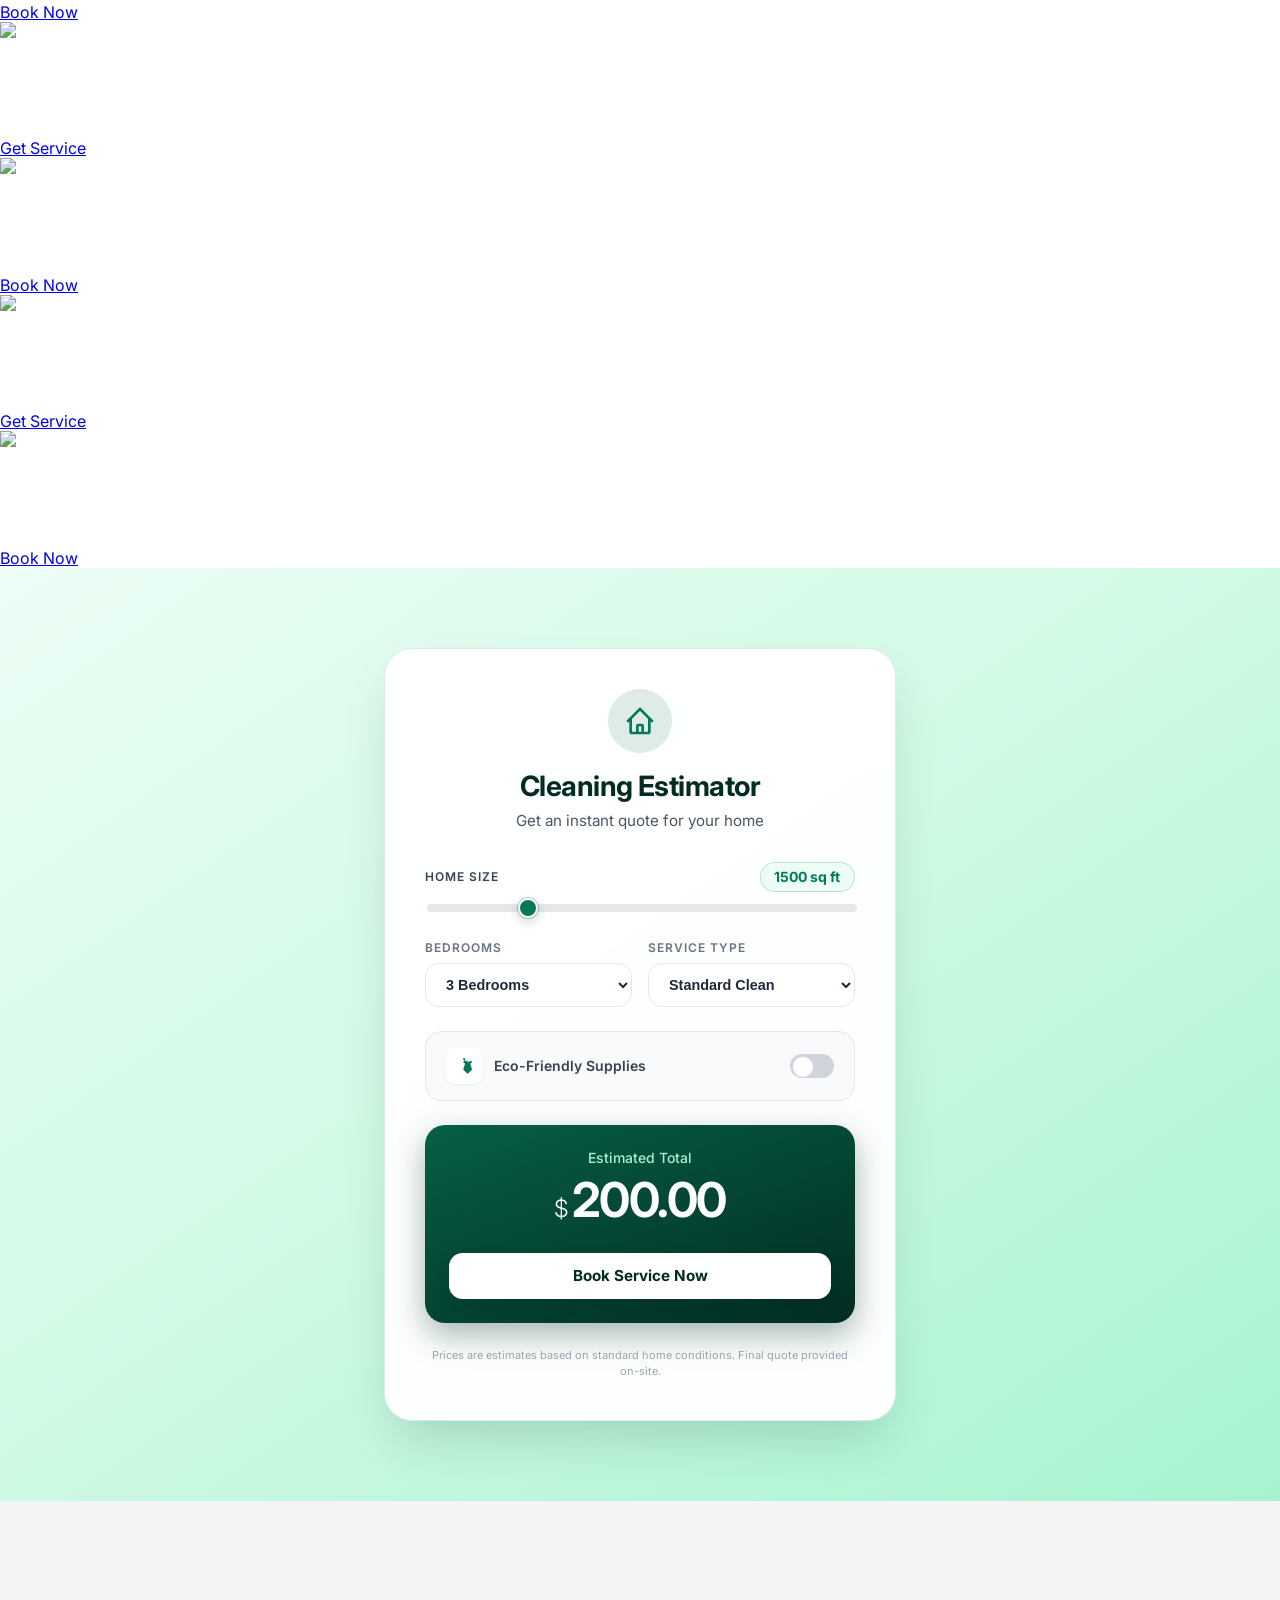
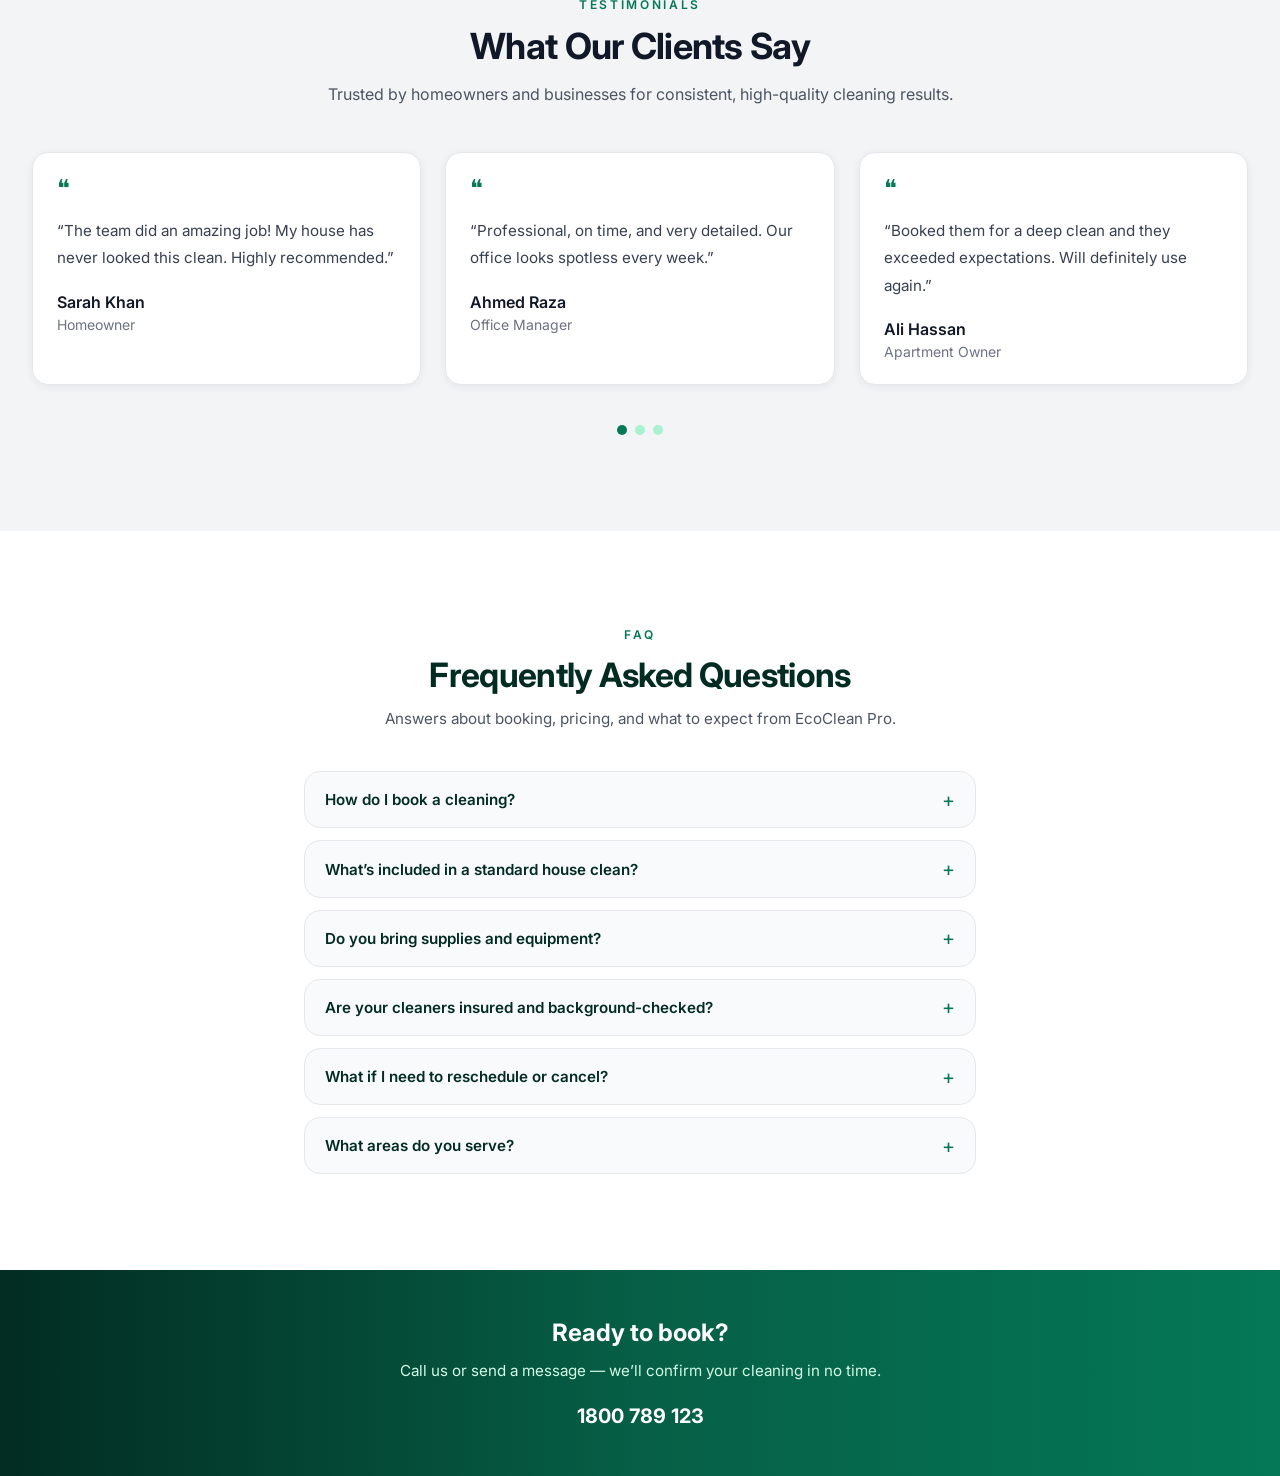
==== commit f1e0dc8b: "Update index.html" ====
--- a/index.html
+++ b/index.html
@@ -470,150 +470,3 @@
   <script src="script.js"></script>
 </body>
 </html>
-<!DOCTYPE html>
-<html lang="en">
-<head>
-    <meta charset="UTF-8">
-    <meta name="viewport" content="width=device-width, initial-scale=1.0">
-    <title>Reviews - Premium Cleaning Services</title>
-    <!-- Inter Font -->
-    <link href="https://fonts.googleapis.com/css2?family=Inter:wght@400;500;600;700&display=swap" rel="stylesheet">
-    <!-- Link to external CSS -->
-    <link rel="stylesheet" href="style.css">
-</head>
-<body>
-
-    <!-- Hero Section -->
-    <section class="hero" id="home">
-        <!-- Animated Background Elements -->
-        <svg class="float-item leaf-1" viewBox="0 0 24 24" fill="none" stroke="currentColor" stroke-width="2" stroke-linecap="round" stroke-linejoin="round"><path d="M2 22c1.25-3.33 3.33-5.42 6.25-6.25S13.67 14.5 15 17c.96-1.5 2.5-3.5 5-5-2.5-.5-5.5-1.5-6.5-4C12.5 10 10.5 12 8 13c1.5.5 2.5 1.5 3 3-3 .5-6 1.5-9 6z"></path></svg>
-        <svg class="float-item bubble-1" viewBox="0 0 24 24" fill="none" stroke="#10b981" stroke-width="2"><circle cx="12" cy="12" r="10"></circle><circle cx="12" cy="12" r="3"></circle></svg>
-        <svg class="float-item spray-1" viewBox="0 0 24 24" fill="none" stroke="#10b981" stroke-width="2"><path d="M12 2v20M5 12h14"></path></svg>
-        <svg class="float-item leaf-2" viewBox="0 0 24 24" fill="none" stroke="currentColor" stroke-width="2"><path d="M11 20A7 7 0 0 1 9.8 6.1C15.5 5 17 4.48 19 2c1 2 2 3.5-3 8h-3c-1 0-2 1-2 2z"></path></svg>
-
-        <span class="hero-label">Testimonials</span>
-        <h1>Explore Our Reviews and Learn From The Insights</h1>
-        <p>Trusted by homeowners and businesses for consistent, high-quality cleaning results. See why our clients love coming home to a fresh space.</p>
-    </section>
-
-    <!-- Testimonials Section -->
-    <section class="reviews-container">
-        <div class="reviews-grid" id="reviewsGrid">
-            <!-- Review Card 1 -->
-            <div class="review-card">
-                <div class="quote-icon">“</div>
-                <div class="stars">★★★★★</div>
-                <p class="review-text">“The team did an amazing job! My house has never looked this clean. Highly recommended.”</p>
-                <div class="reviewer-info">
-                    <span class="reviewer-name">Sarah Khan</span>
-                    <span class="reviewer-label">Homeowner</span>
-                </div>
-            </div>
-
-            <!-- Review Card 2 -->
-            <div class="review-card">
-                <div class="quote-icon">“</div>
-                <div class="stars">★★★★★</div>
-                <p class="review-text">“Professional, on time, and very detailed. Our office looks spotless every week.”</p>
-                <div class="reviewer-info">
-                    <span class="reviewer-name">Ahmed Raza</span>
-                    <span class="reviewer-label">Office Manager</span>
-                </div>
-            </div>
-
-            <!-- Review Card 3 -->
-            <div class="review-card">
-                <div class="quote-icon">“</div>
-                <div class="stars">★★★★★</div>
-                <p class="review-text">“Booked them for a deep clean and they exceeded expectations. Will definitely use again.”</p>
-                <div class="reviewer-info">
-                    <span class="reviewer-name">Ali Hassan</span>
-                    <span class="reviewer-label">Apartment Owner</span>
-                </div>
-            </div>
-
-            <!-- Review Card 4 -->
-            <div class="review-card">
-                <div class="quote-icon">“</div>
-                <div class="stars">★★★★★</div>
-                <p class="review-text">“As a busy professional, I appreciate their reliability. They come in, do a fantastic job, and leave everything sparkling.”</p>
-                <div class="reviewer-info">
-                    <span class="reviewer-name">Jessica Miller</span>
-                    <span class="reviewer-label">Customer</span>
-                </div>
-            </div>
-
-            <!-- Review Card 5 -->
-            <div class="review-card">
-                <div class="quote-icon">“</div>
-                <div class="stars">★★★★★</div>
-                <p class="review-text">“The attention to detail is unmatched. They cleaned corners I didn't even know were dirty!”</p>
-                <div class="reviewer-info">
-                    <span class="reviewer-name">Michael Chen</span>
-                    <span class="reviewer-label">Homeowner</span>
-                </div>
-            </div>
-
-            <!-- Review Card 6 -->
-            <div class="review-card">
-                <div class="quote-icon">“</div>
-                <div class="stars">★★★★★</div>
-                <p class="review-text">“Fast communication and easy booking process. The cleaning crew was polite and very efficient.”</p>
-                <div class="reviewer-info">
-                    <span class="reviewer-name">Fatima Noor</span>
-                    <span class="reviewer-label">Airbnb Host</span>
-                </div>
-            </div>
-        </div>
-    </section>
-
-    <!-- Submission Form Section -->
-    <section class="form-section">
-        <div class="form-container">
-            <div class="form-header">
-                <h2>Share Your Experience</h2>
-                <p>We value your feedback. Let us know how we did!</p>
-            </div>
-            <form id="reviewForm">
-                <div class="form-group">
-                    <label>Your Name</label>
-                    <input type="text" id="name" placeholder="Enter your name" required>
-                </div>
-                <div class="form-group">
-                    <label>Email Address</label>
-                    <input type="email" id="email" placeholder="email@example.com" required>
-                </div>
-                <div class="form-group">
-                    <label>Rating</label>
-                    <select id="rating">
-                        <option value="5">5 Stars - Excellent</option>
-                        <option value="4">4 Stars - Very Good</option>
-                        <option value="3">3 Stars - Good</option>
-                        <option value="2">2 Stars - Fair</option>
-                        <option value="1">1 Star - Poor</option>
-                    </select>
-                </div>
-                <div class="form-group">
-                    <label>Your Message</label>
-                    <textarea id="message" rows="4" placeholder="How was our service?" required></textarea>
-                </div>
-                <button type="submit" class="submit-btn">Submit Review</button>
-            </form>
-        </div>
-    </section>
-
-    <!-- Call to Action -->
-    <section class="cta-section">
-        <h2>Our Goal is to Wow You With Every Clean</h2>
-        <p style="margin-bottom: 2rem; opacity: 0.9;">Ready for a spotless space? Call us today for a free estimate.</p>
-        <a href="tel:+1234567890" class="call-btn">
-            <span>📞</span> +1 (234) 567-890
-        </a>
-    </section>
-
-    <div id="notification">Review submitted successfully!</div>
-
-    <!-- Link to external JS -->
-    <script src="script.js"></script>
-</body>
-</html>
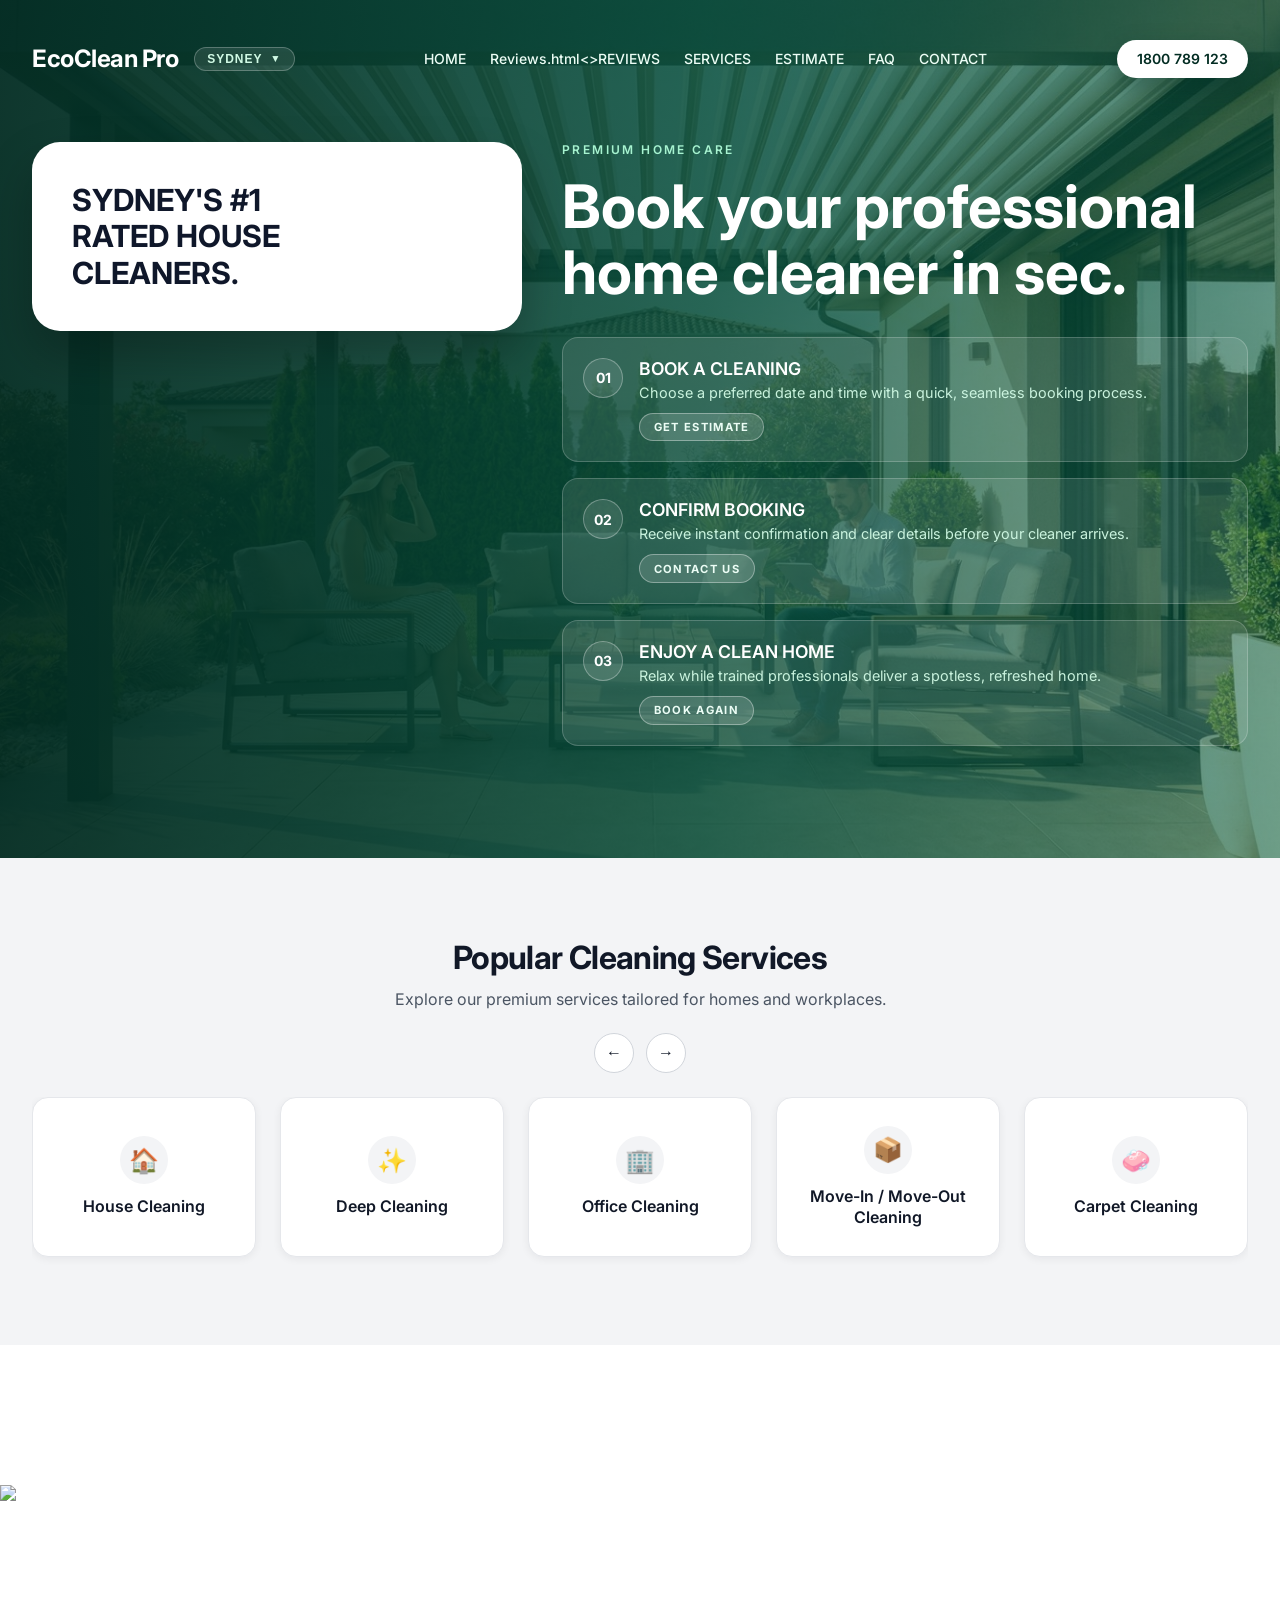
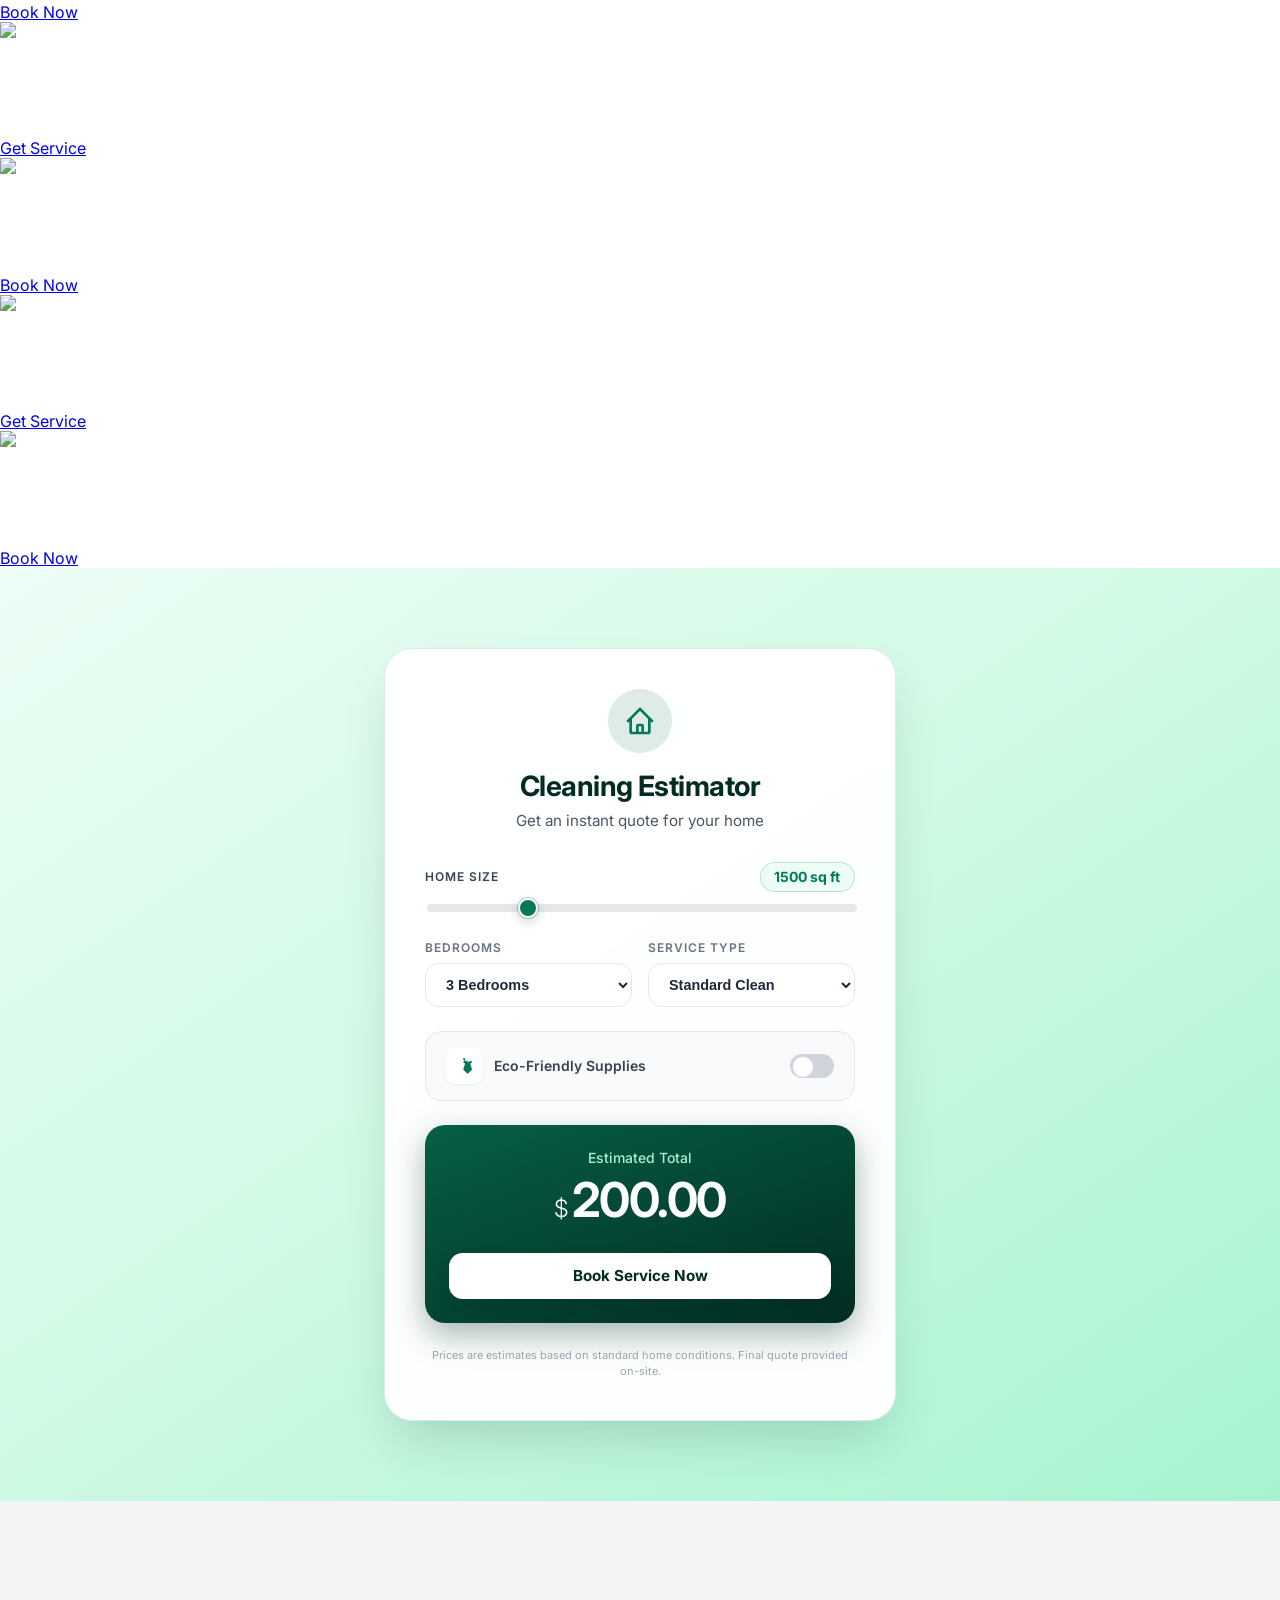
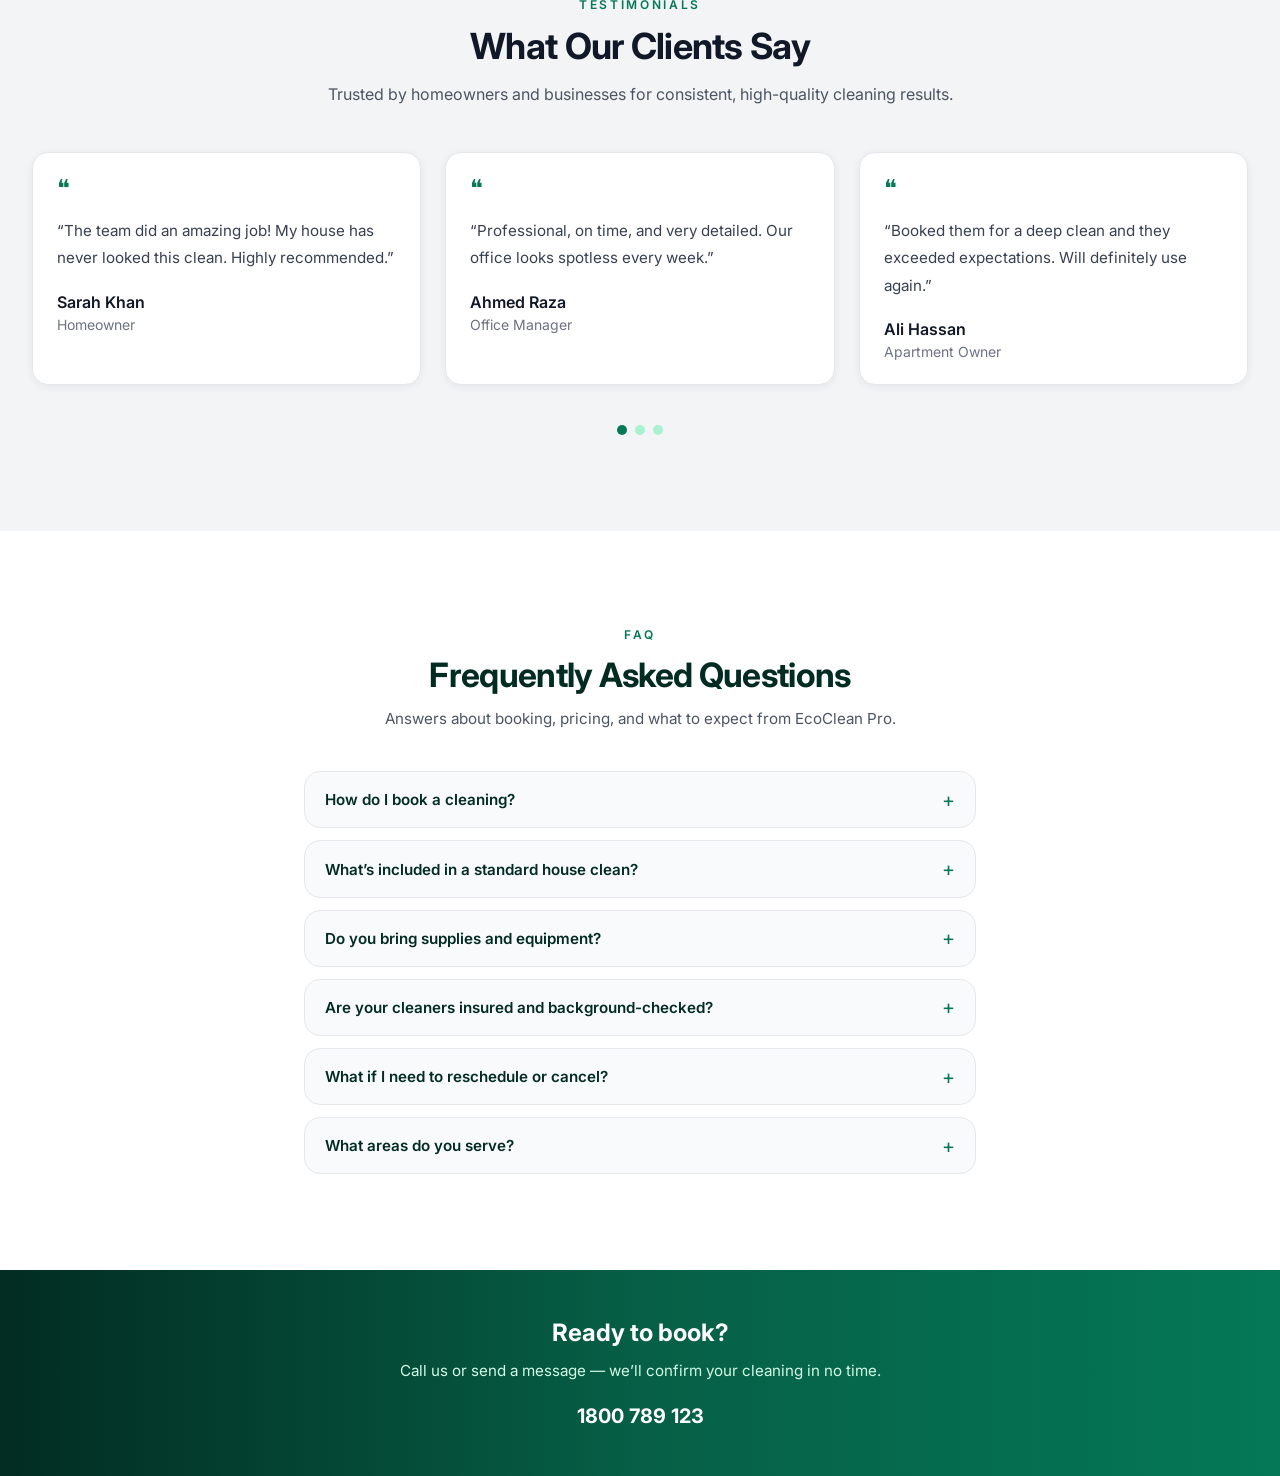
==== commit d5e4c909: "Update index.html" ====
--- a/index.html
+++ b/index.html
@@ -25,7 +25,7 @@
 
         <div class="nav-links">
           <a href="#top">HOME</a>
-          <a href="#testimonials-heading">REVIEWS</a>
+          <a href="#testimonials-heading">Reviews.html<>REVIEWS</a>
           <a href="#services-grid-heading">SERVICES</a>
           <a href="#calculator">ESTIMATE</a>
           <a href="#faq">FAQ</a>
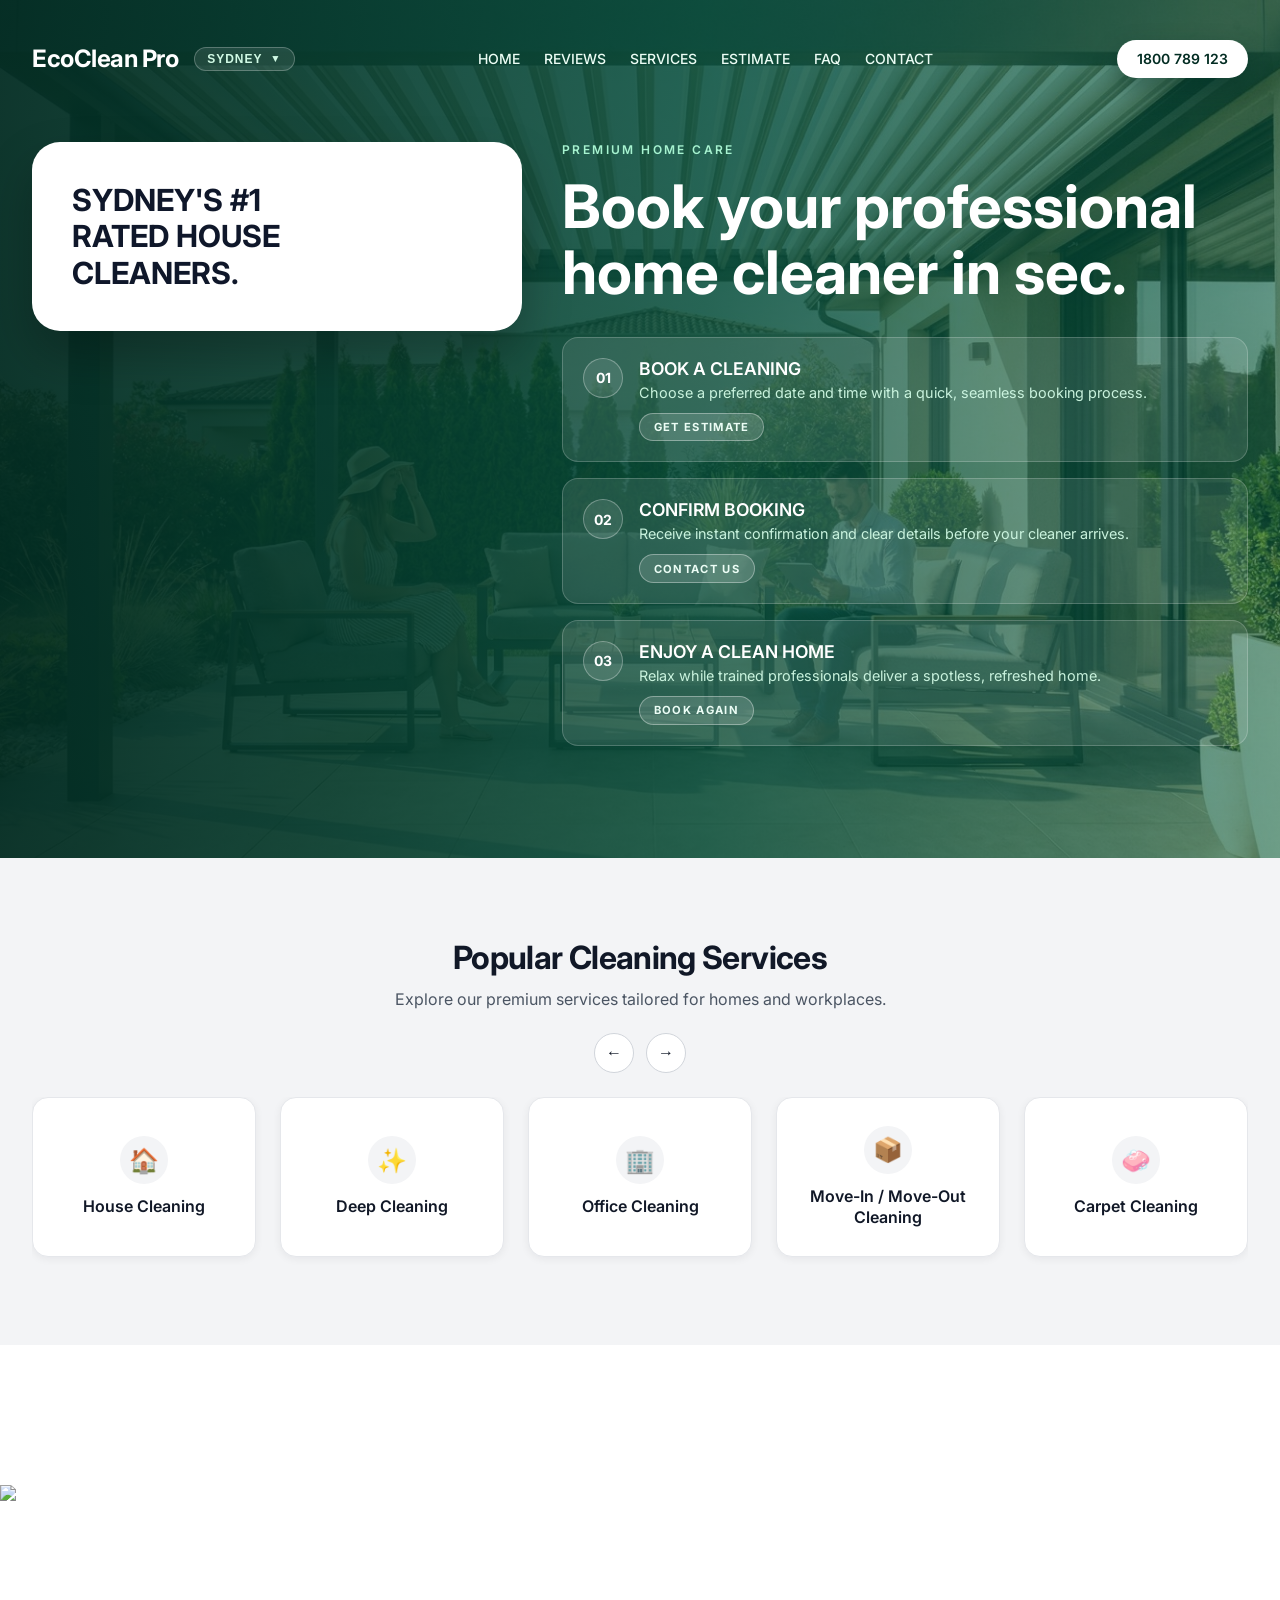
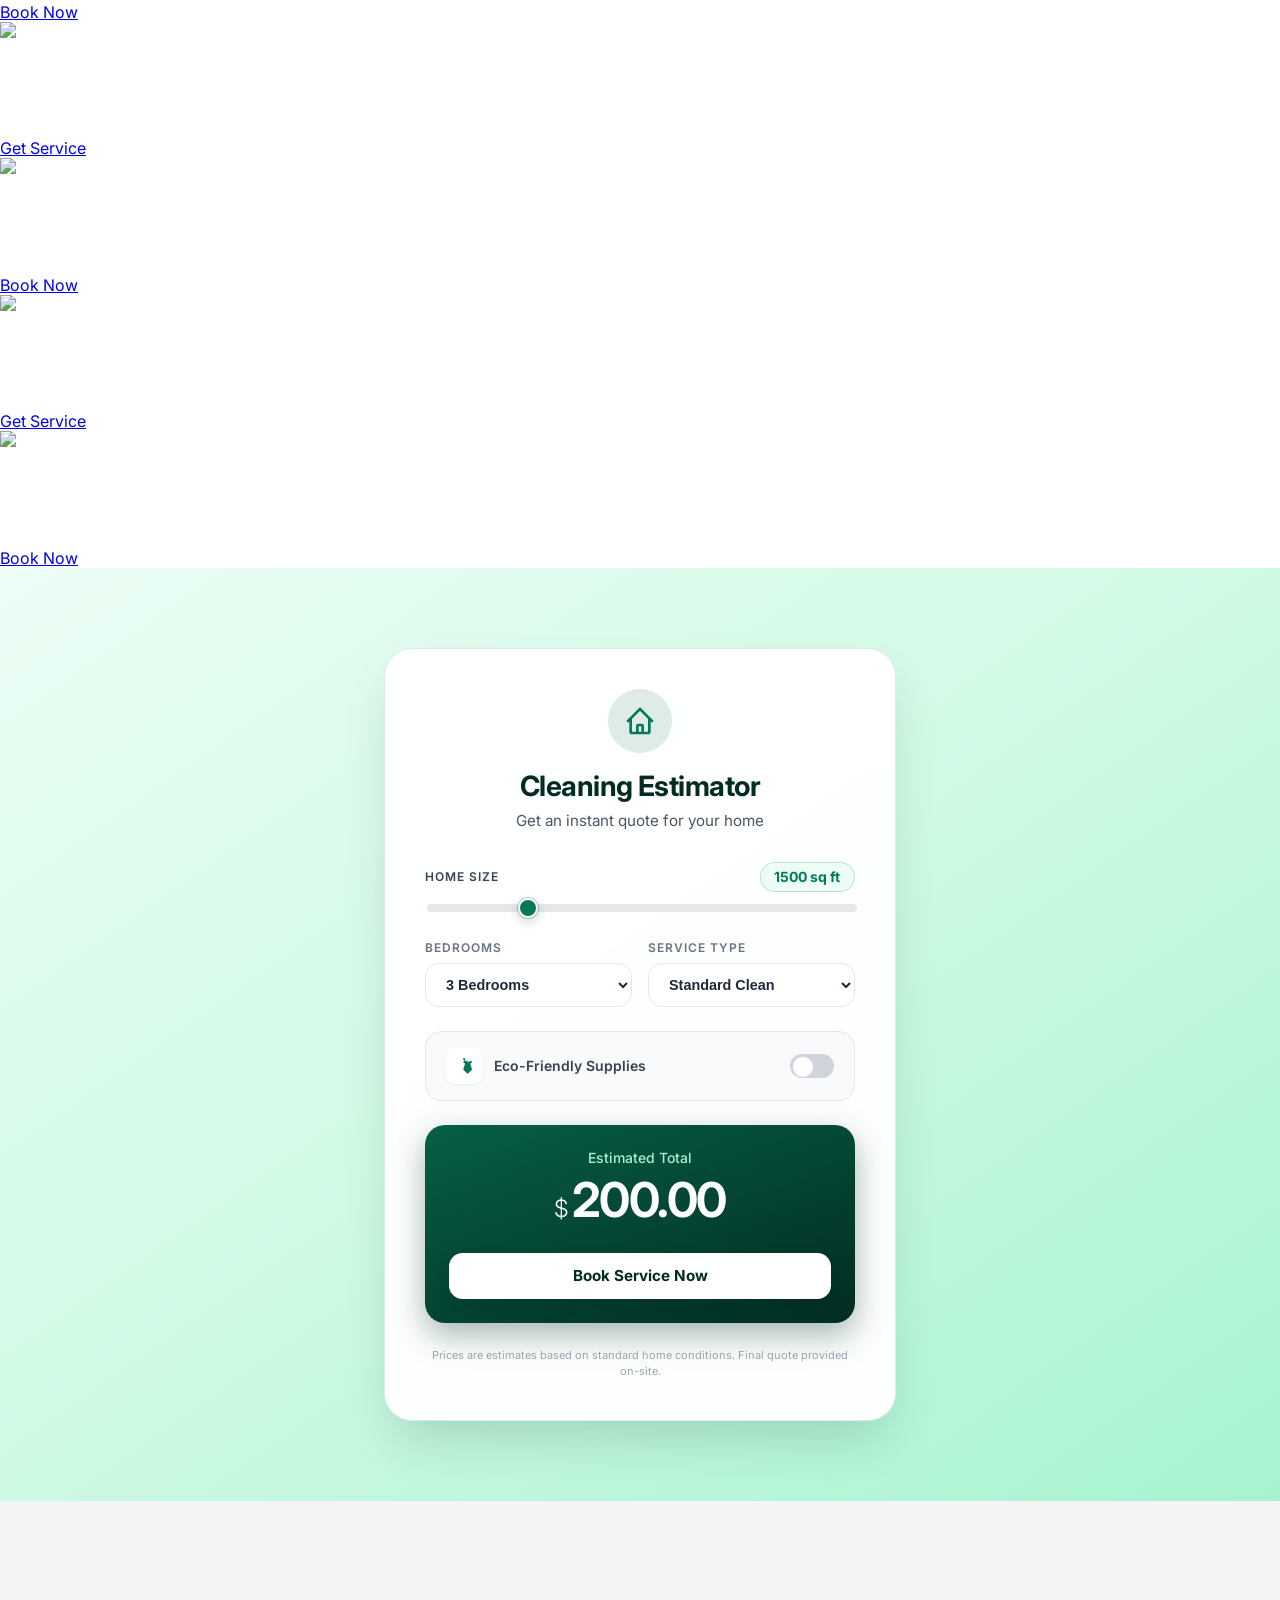
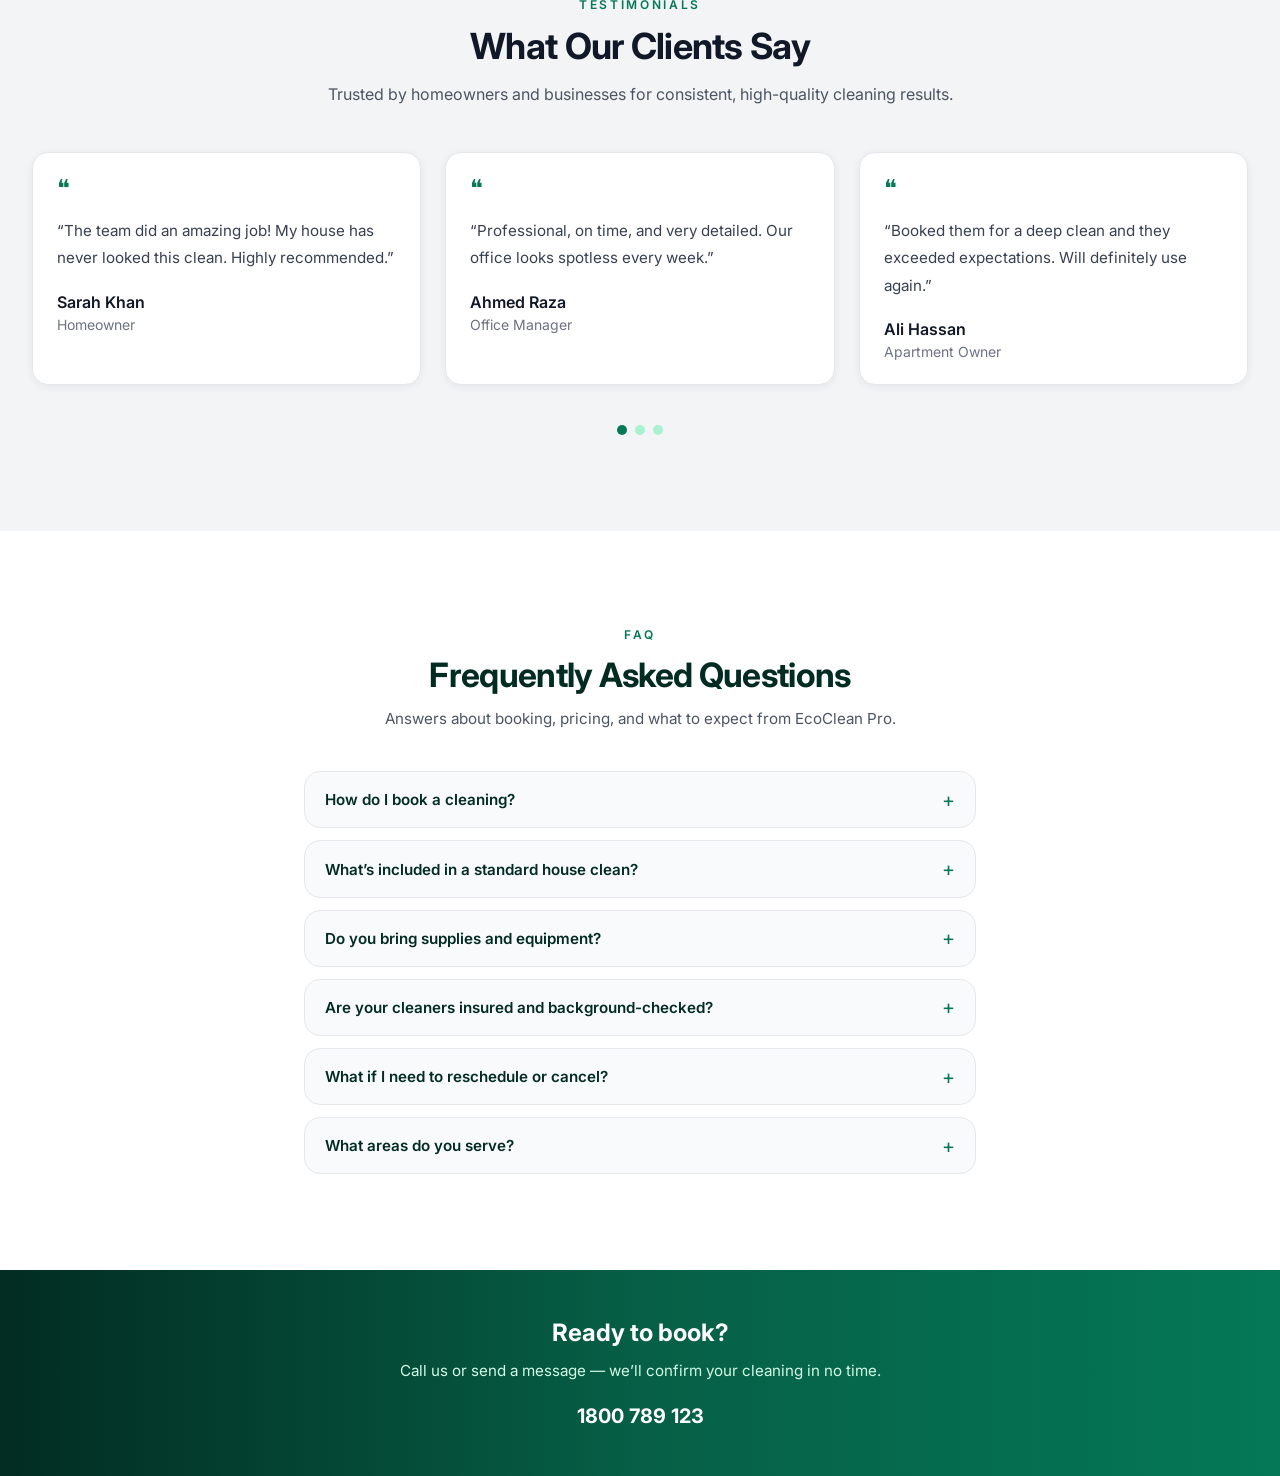
==== commit 0bda7007: "Update index.html" ====
--- a/index.html
+++ b/index.html
@@ -25,7 +25,7 @@
 
         <div class="nav-links">
           <a href="#top">HOME</a>
-          <a href="#testimonials-heading">Reviews.html<>REVIEWS</a>
+          <a href="#testimonials-heading">REVIEWS</a>
           <a href="#services-grid-heading">SERVICES</a>
           <a href="#calculator">ESTIMATE</a>
           <a href="#faq">FAQ</a>
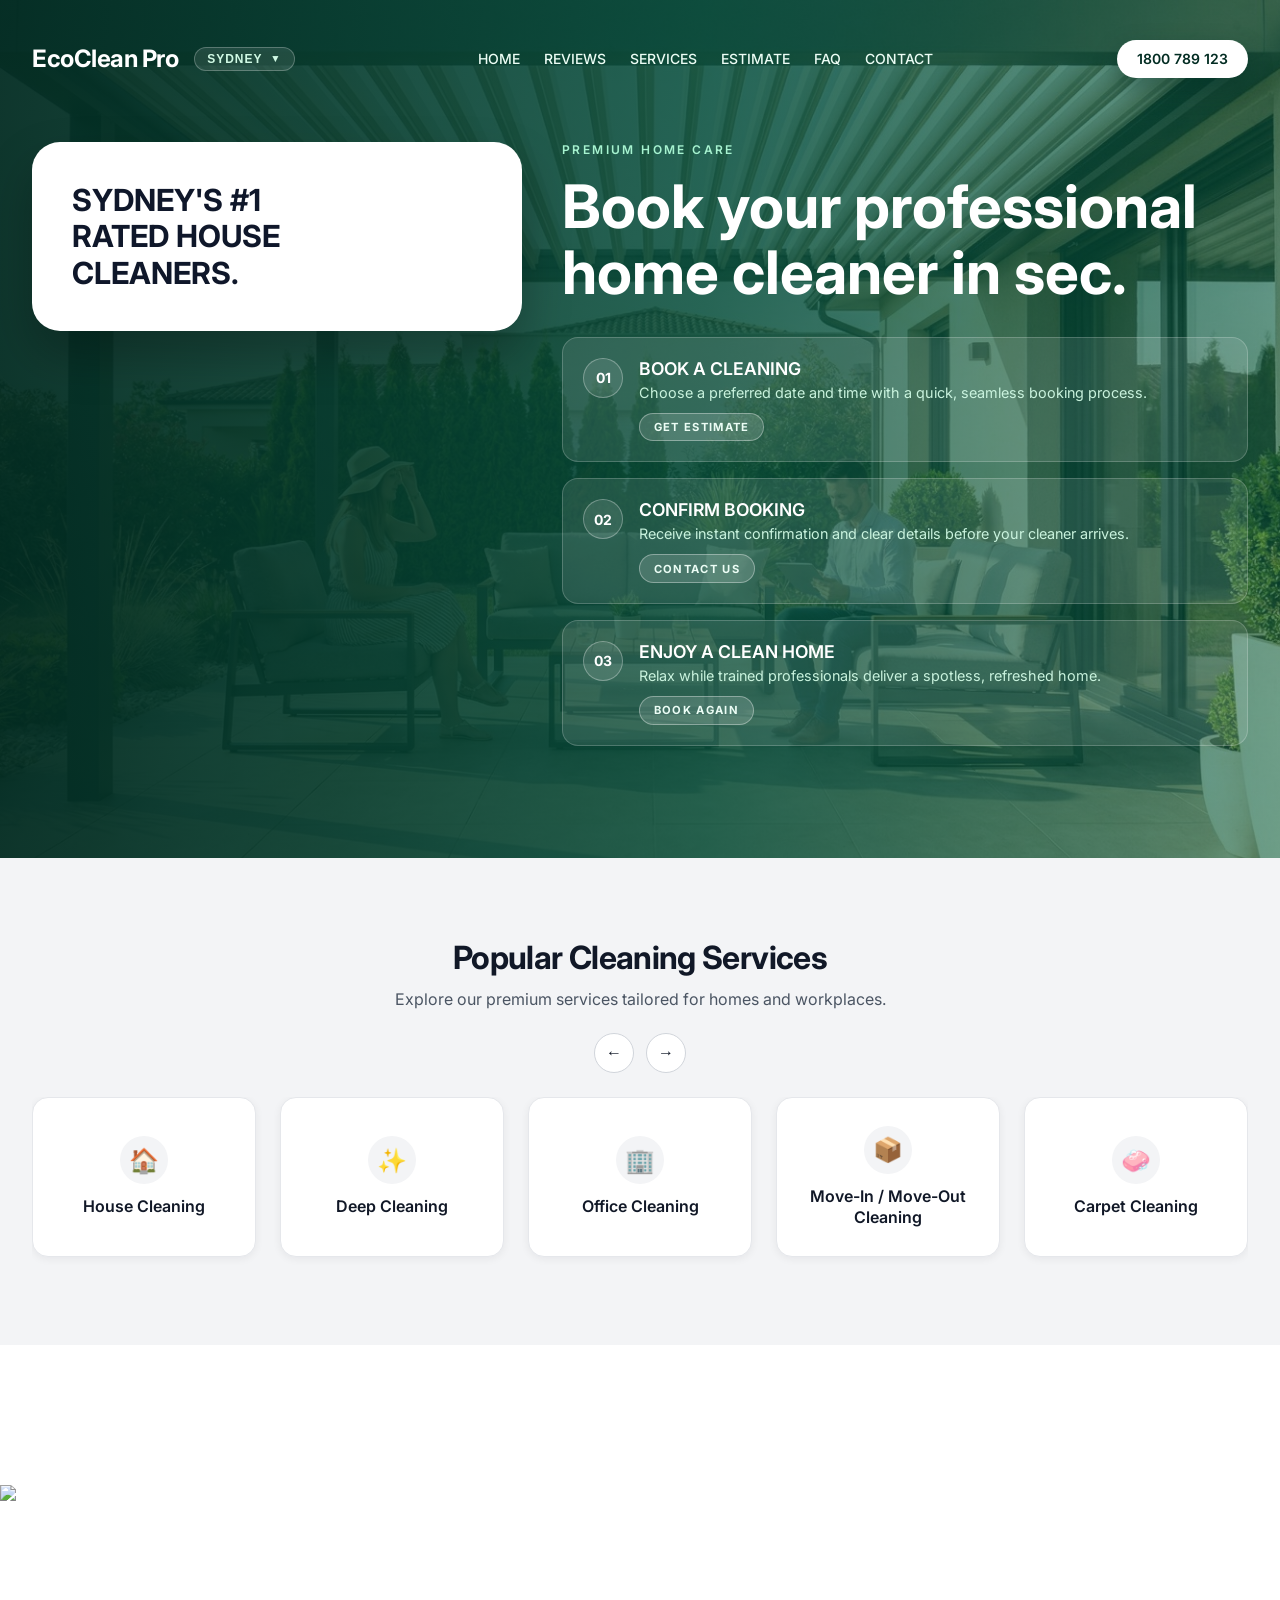
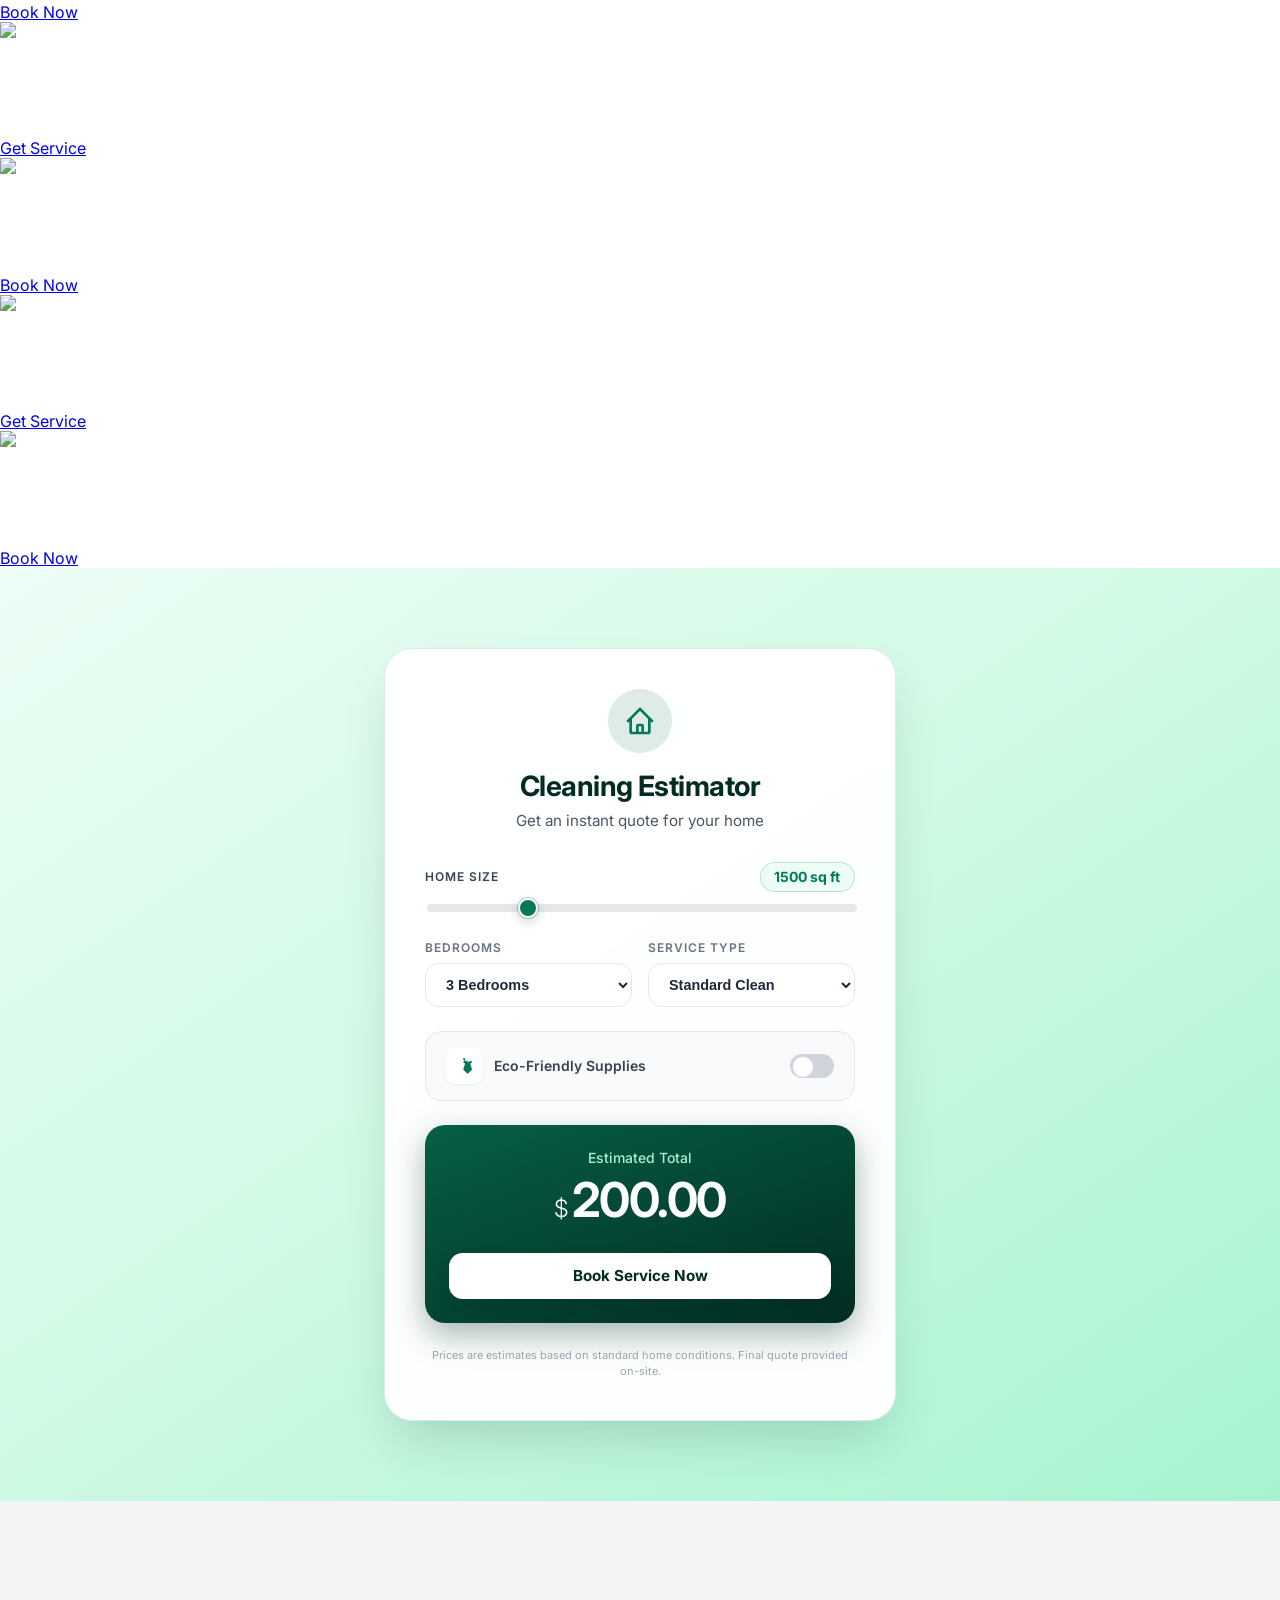
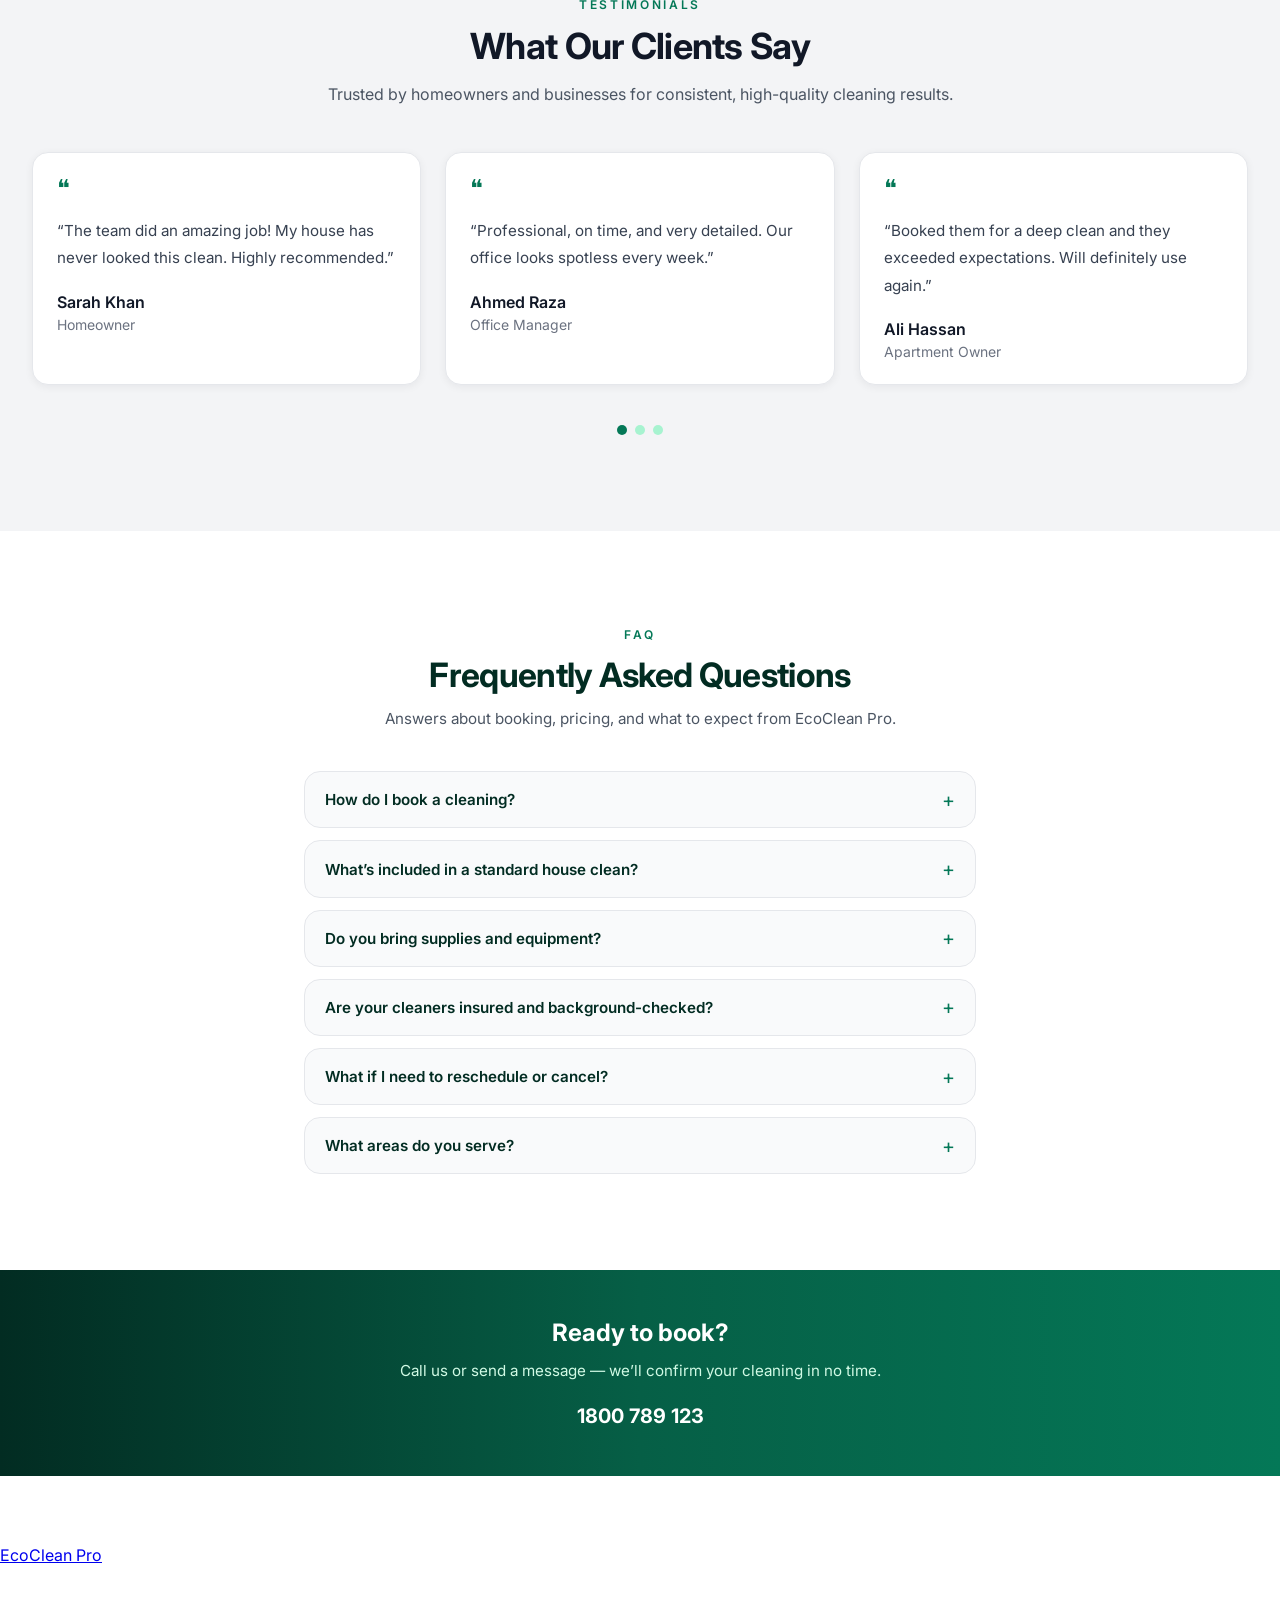
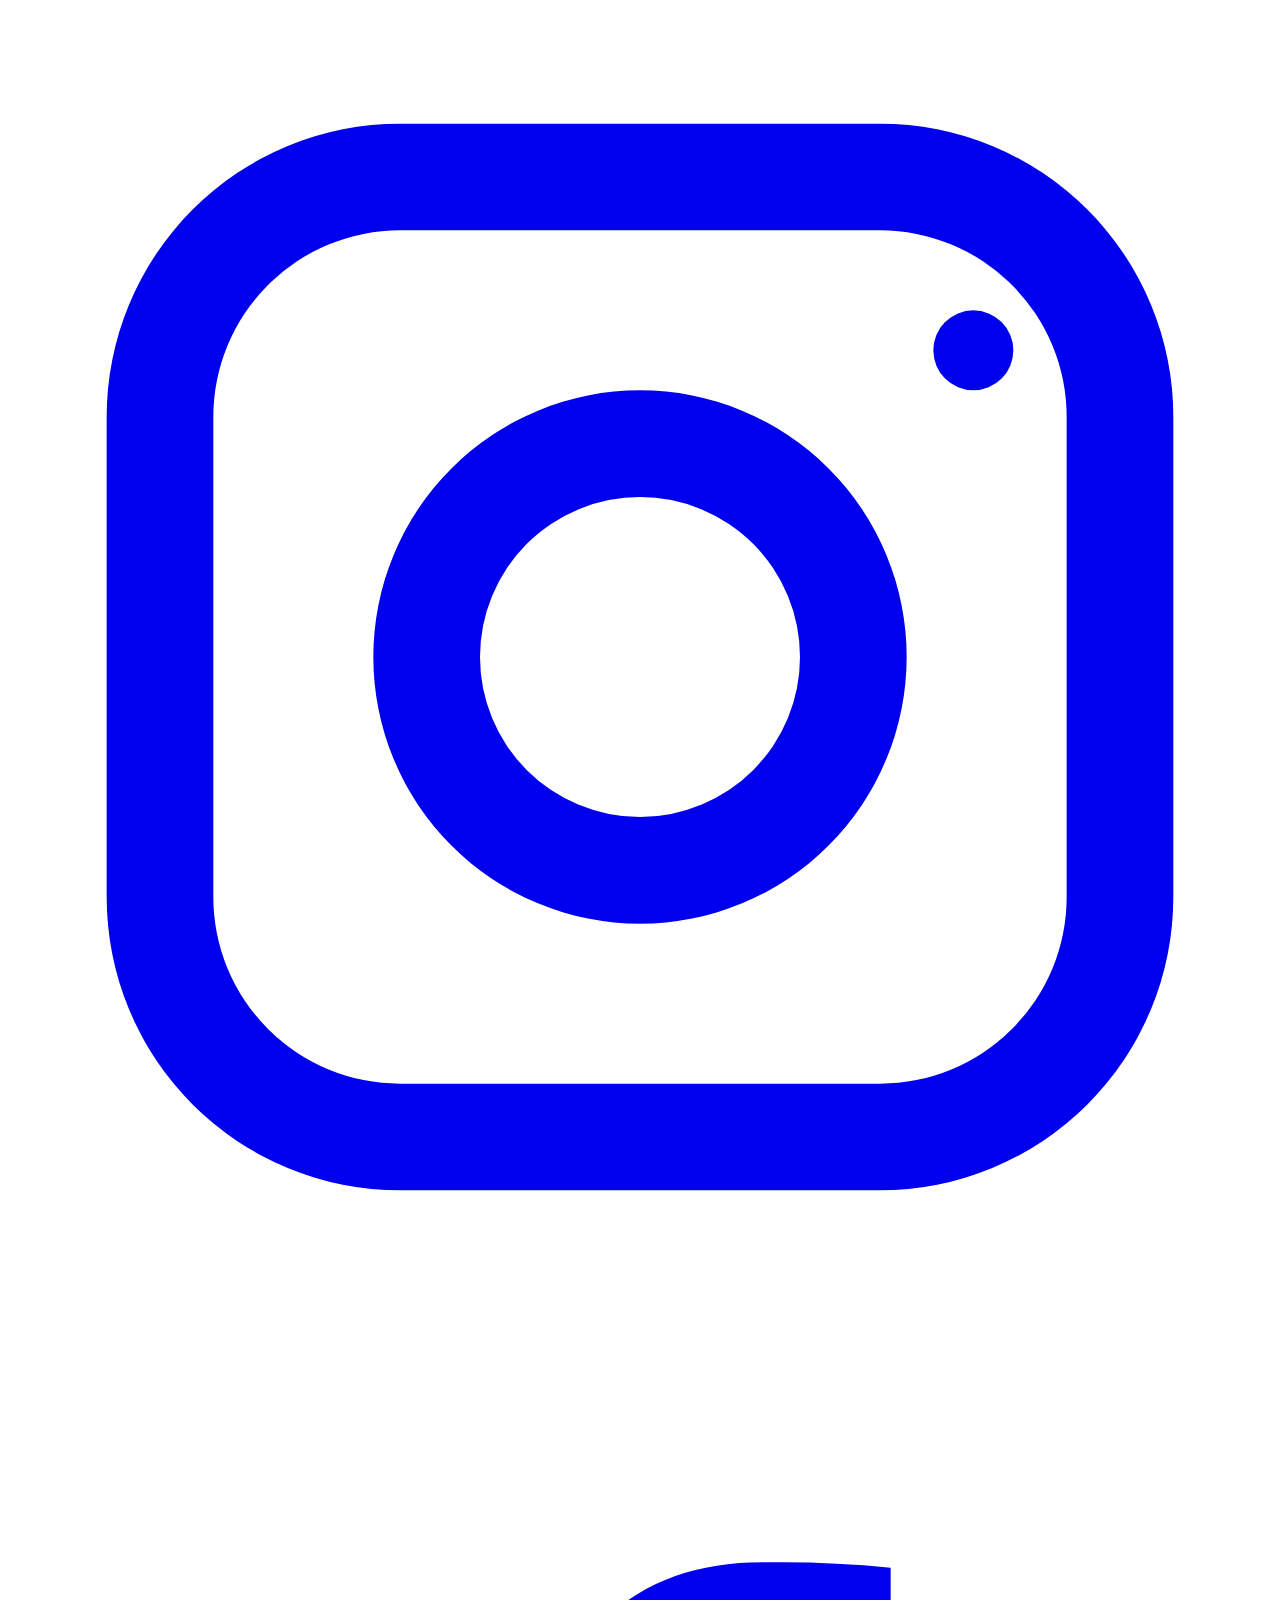
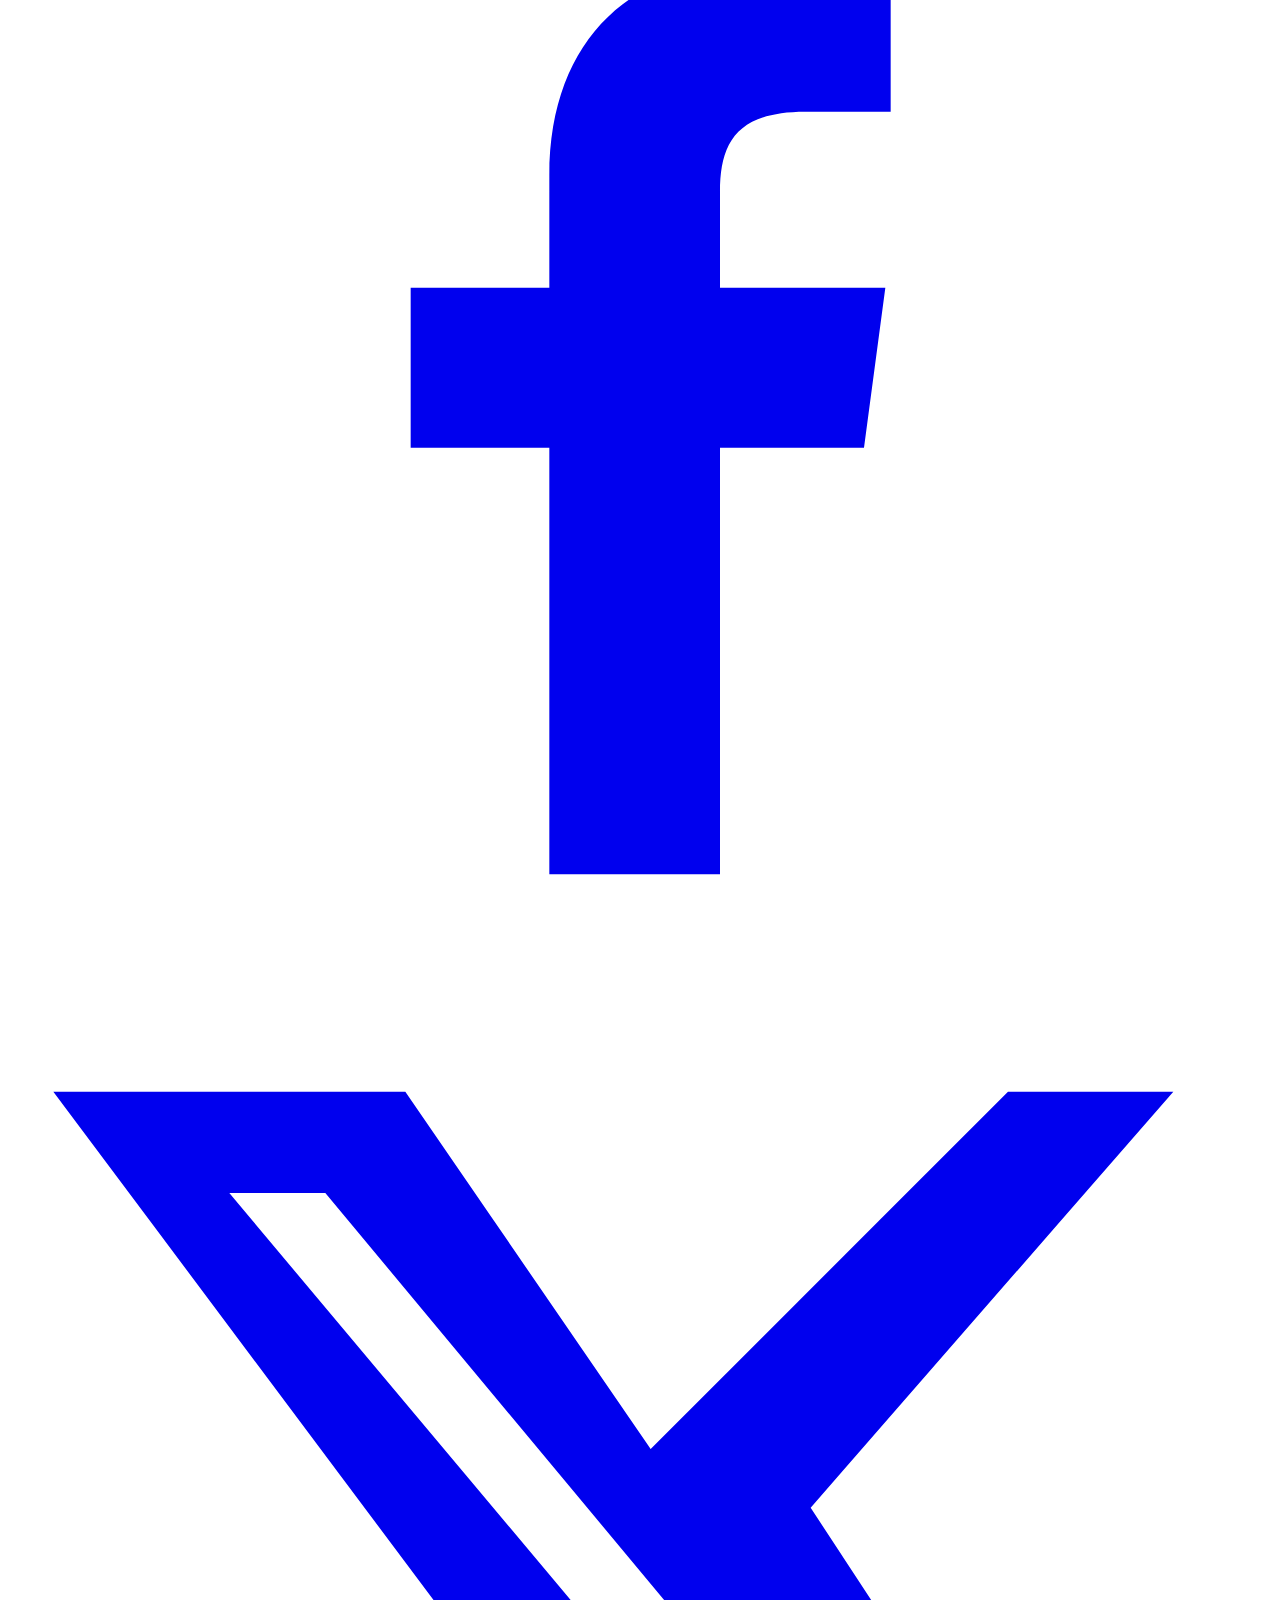
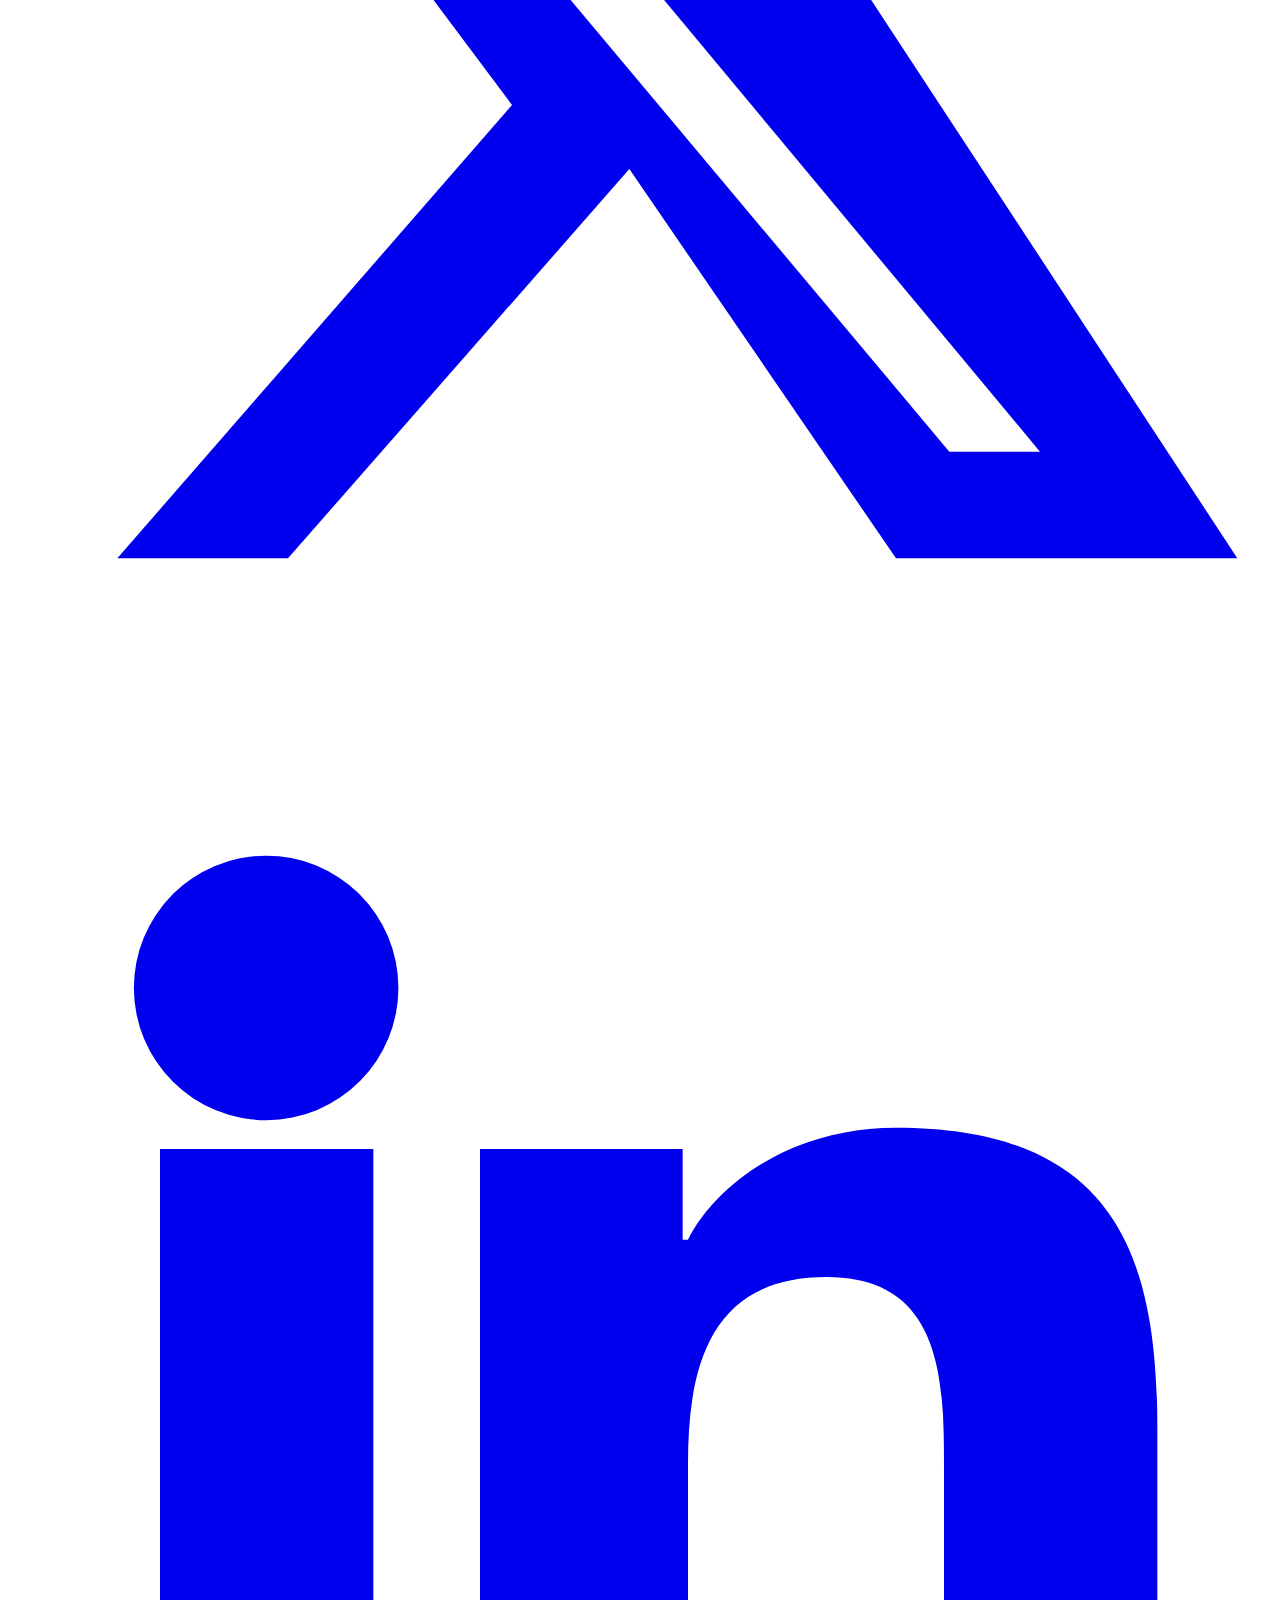
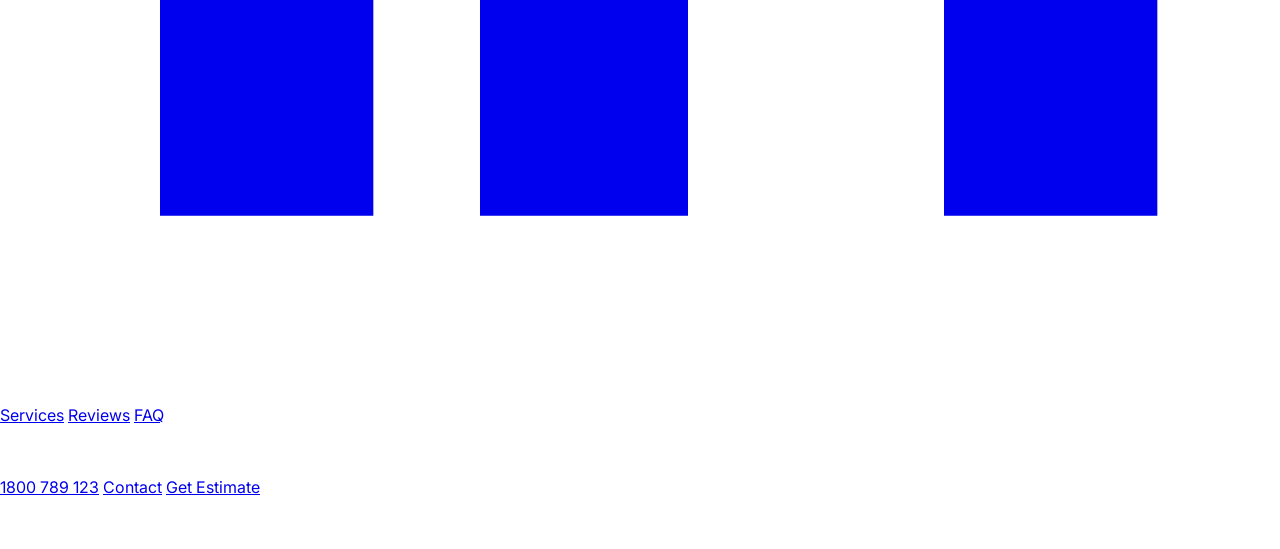
==== commit 44ad87c9: "Update index.html" ====
--- a/index.html
+++ b/index.html
@@ -466,6 +466,71 @@
       <a href="tel:1800789123" class="contact-strip__phone">1800 789 123</a>
     </div>
   </section>
+  <footer class="site-footer" aria-labelledby="footer-heading">
+    <div class="site-footer__inner">
+      <h2 id="footer-heading" class="sr-only">Footer</h2>
+
+      <div class="site-footer__top">
+        <div class="site-footer__brand">
+          <a href="index.html" class="site-footer__logo">EcoClean Pro</a>
+          <p class="site-footer__tagline">Premium, reliable cleaning for homes and workplaces across Sydney.</p>
+          <div class="site-footer__social" aria-label="Social links">
+            <a class="social-link" href="#" aria-label="EcoClean Pro on Instagram">
+              <svg viewBox="0 0 24 24" aria-hidden="true">
+                <path
+                  fill="currentColor"
+                  d="M7.5 2h9A5.5 5.5 0 0 1 22 7.5v9A5.5 5.5 0 0 1 16.5 22h-9A5.5 5.5 0 0 1 2 16.5v-9A5.5 5.5 0 0 1 7.5 2Zm0 2A3.5 3.5 0 0 0 4 7.5v9A3.5 3.5 0 0 0 7.5 20h9a3.5 3.5 0 0 0 3.5-3.5v-9A3.5 3.5 0 0 0 16.5 4h-9Zm10.75 1.5a.75.75 0 1 1 0 1.5a.75.75 0 0 1 0-1.5ZM12 7a5 5 0 1 1 0 10a5 5 0 0 1 0-10Zm0 2a3 3 0 1 0 0 6a3 3 0 0 0 0-6Z"
+                />
+              </svg>
+            </a>
+            <a class="social-link" href="#" aria-label="EcoClean Pro on Facebook">
+              <svg viewBox="0 0 24 24" aria-hidden="true">
+                <path
+                  fill="currentColor"
+                  d="M13.5 22v-8h2.7l.4-3H13.5V9.2c0-.9.3-1.5 1.6-1.5H16.7V5a20 20 0 0 0-2.4-.1c-2.4 0-4 1.4-4 4V11H7.7v3h2.6v8h3.2Z"
+                />
+              </svg>
+            </a>
+            <a class="social-link" href="#" aria-label="EcoClean Pro on X">
+              <svg viewBox="0 0 24 24" aria-hidden="true">
+                <path
+                  fill="currentColor"
+                  d="M18.9 2H22l-6.8 7.8L23.2 22h-6.4l-5-7.3L5.4 22H2.2l7.4-8.5L1 2h6.6l4.6 6.7L18.9 2Zm-1.1 18h1.7L6.1 3.9H4.3L17.8 20Z"
+                />
+              </svg>
+            </a>
+            <a class="social-link" href="#" aria-label="EcoClean Pro on LinkedIn">
+              <svg viewBox="0 0 24 24" aria-hidden="true">
+                <path
+                  fill="currentColor"
+                  d="M4.98 3.5A2.48 2.48 0 1 1 5 8.46A2.48 2.48 0 0 1 4.98 3.5ZM3 21.5h4V9h-4v12.5ZM9 9h3.8v1.7h.1c.5-1 1.9-2.1 3.9-2.1c4.1 0 4.9 2.4 4.9 5.6v7.3h-4v-6.5c0-1.6 0-3.6-2.2-3.6c-2.2 0-2.6 1.7-2.6 3.5v6.6H9V9Z"
+                />
+              </svg>
+            </a>
+          </div>
+        </div>
+
+        <div class="site-footer__links" aria-label="Footer navigation">
+          <div class="footer-col">
+            <p class="footer-col__title">Company</p>
+            <a href="index.html#services-grid-heading">Services</a>
+            <a href="reviews.html">Reviews</a>
+            <a href="index.html#faq">FAQ</a>
+          </div>
+          <div class="footer-col">
+            <p class="footer-col__title">Get In Touch</p>
+            <a href="tel:1800789123">1800 789 123</a>
+            <a href="index.html#contact">Contact</a>
+            <a href="index.html#calculator">Get Estimate</a>
+          </div>
+        </div>
+      </div>
+
+      <div class="site-footer__bottom">
+        <p>© <span id="footerYear">2026</span> EcoClean Pro. All rights reserved.</p>
+      </div>
+    </div>
+  </footer>
 
   <script src="script.js"></script>
 </body>
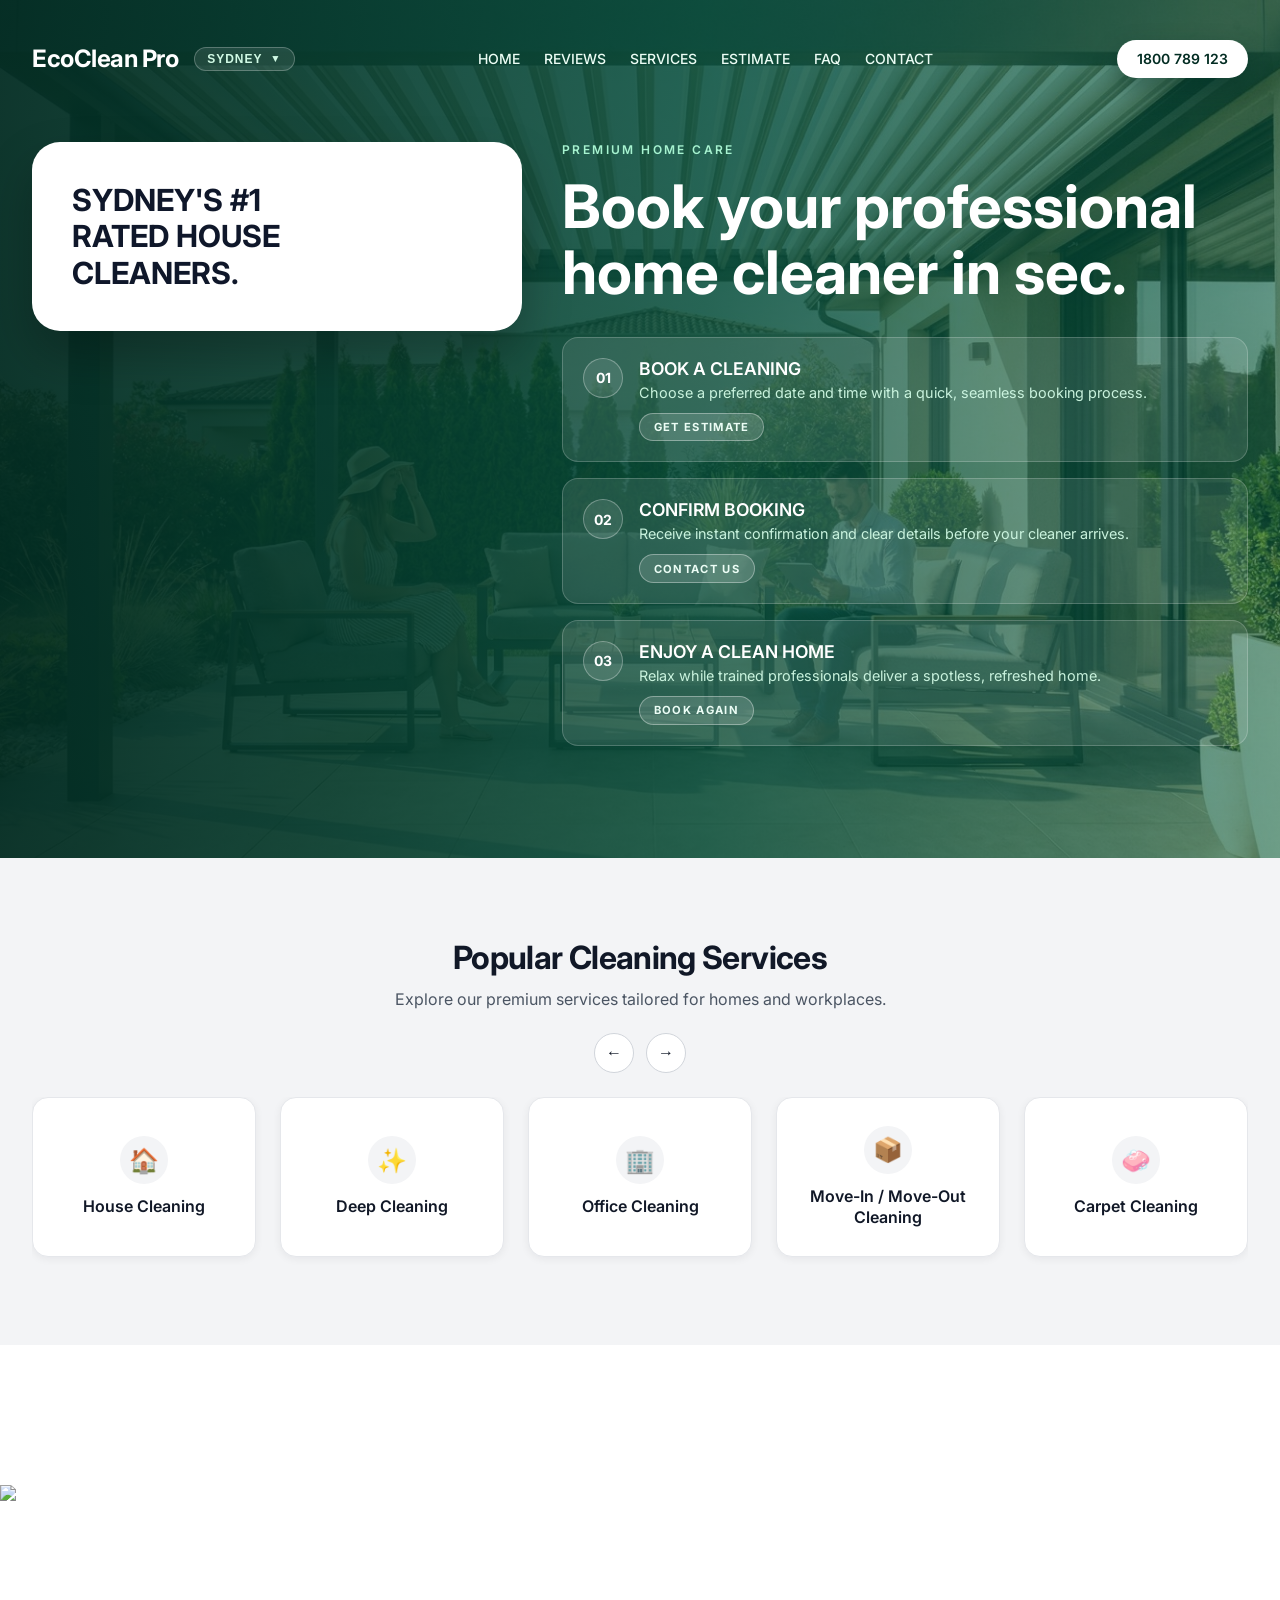
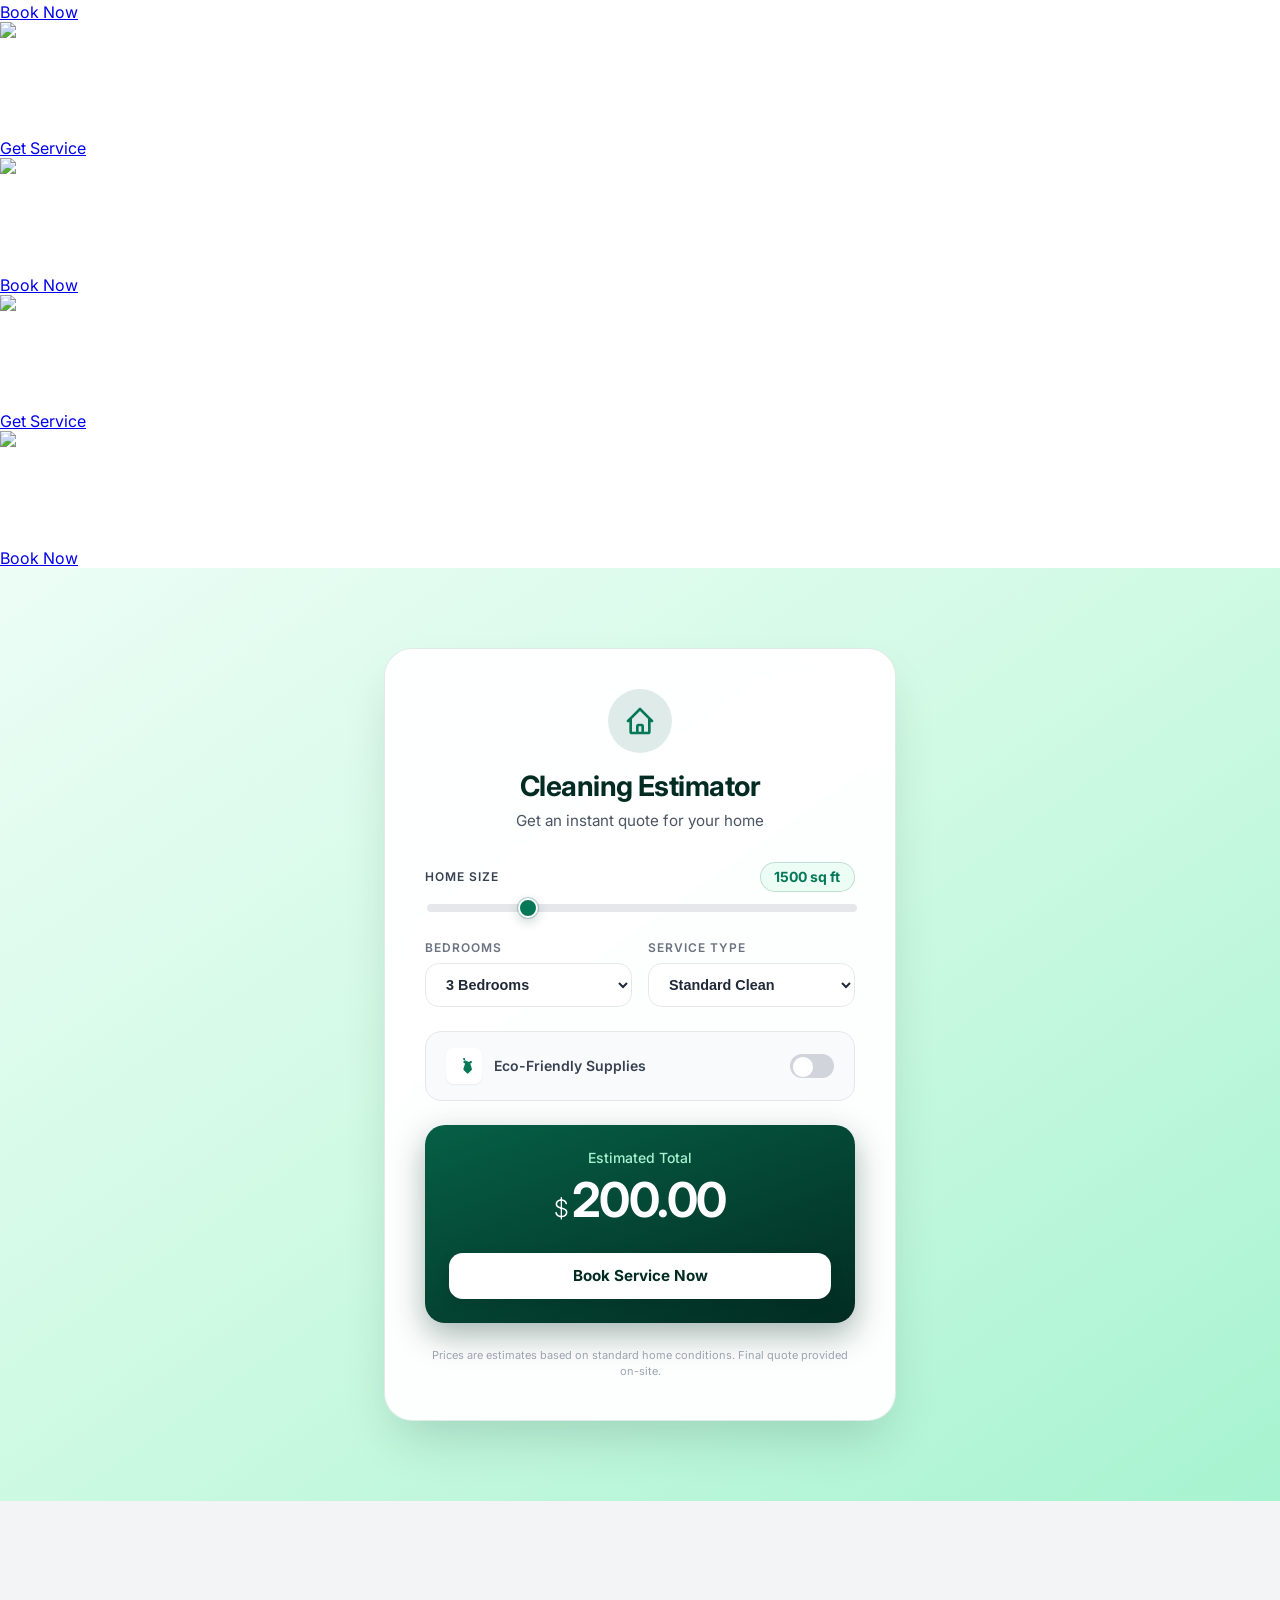
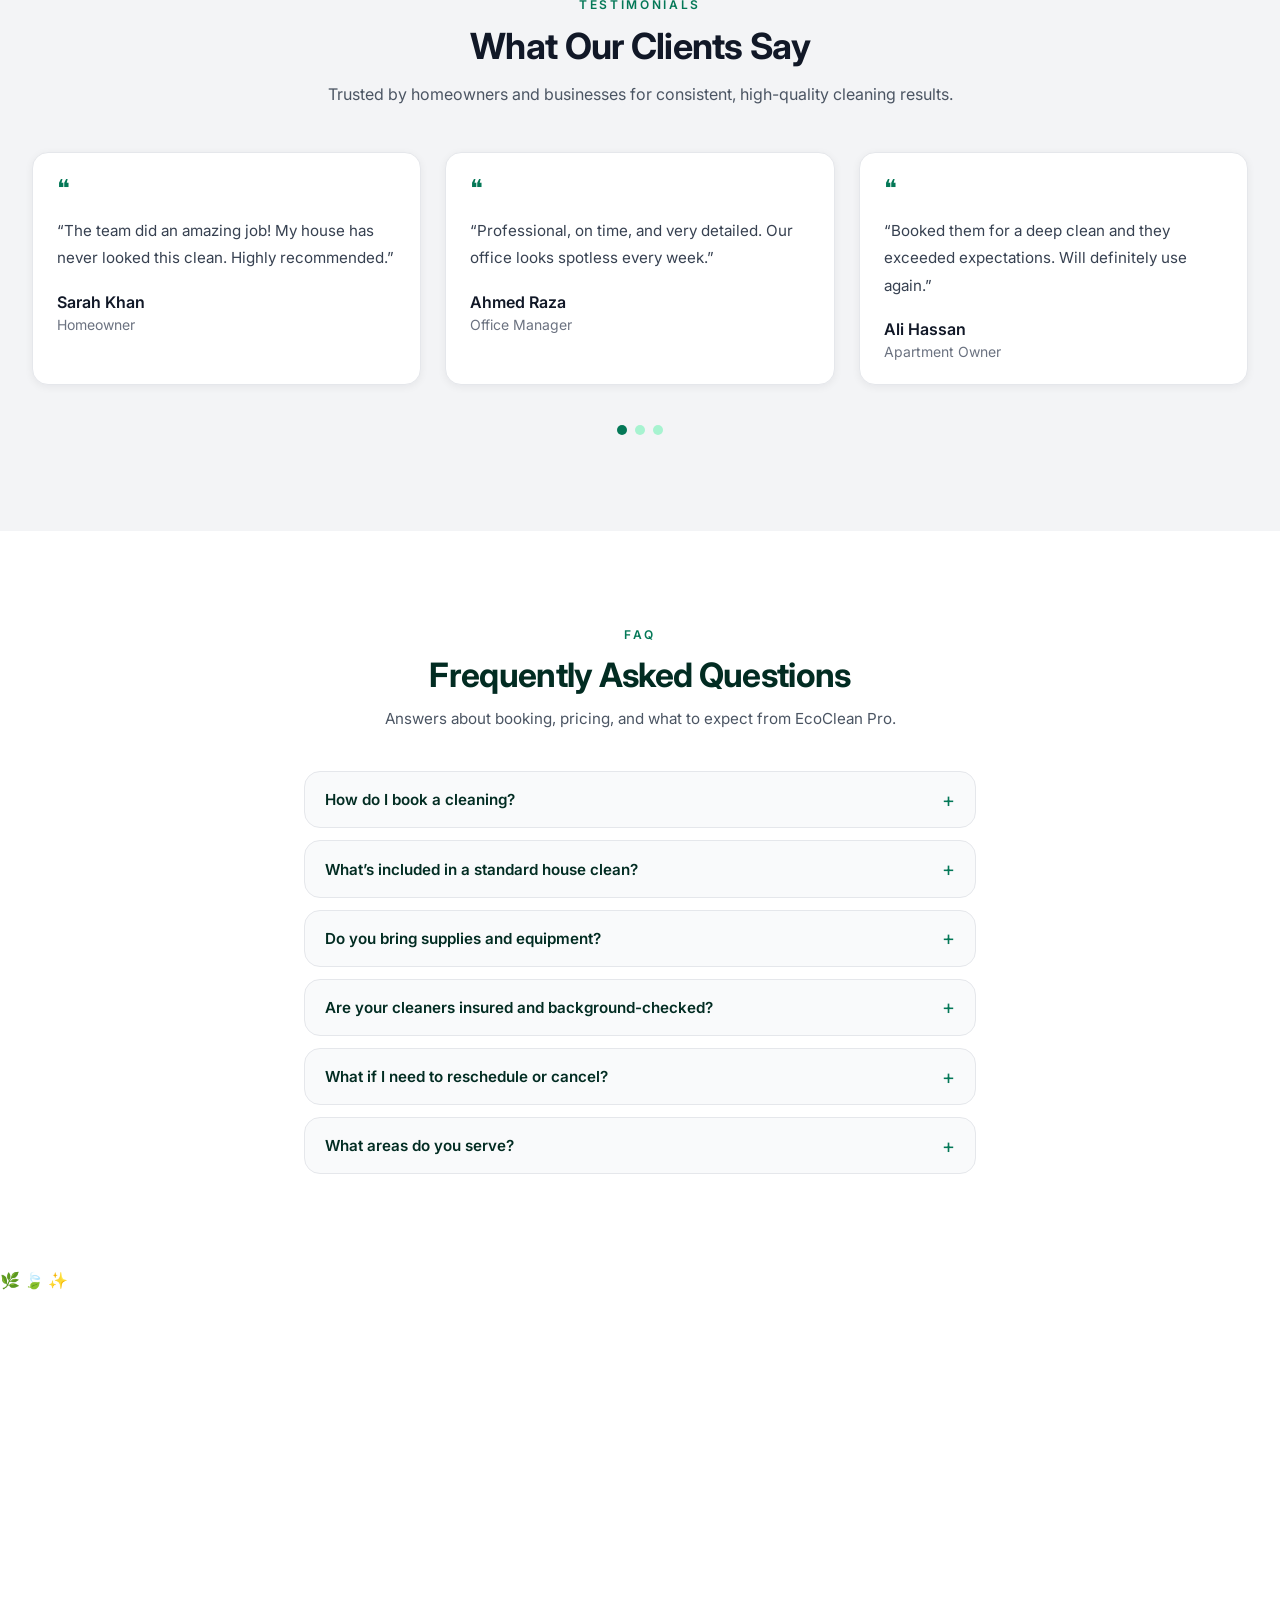
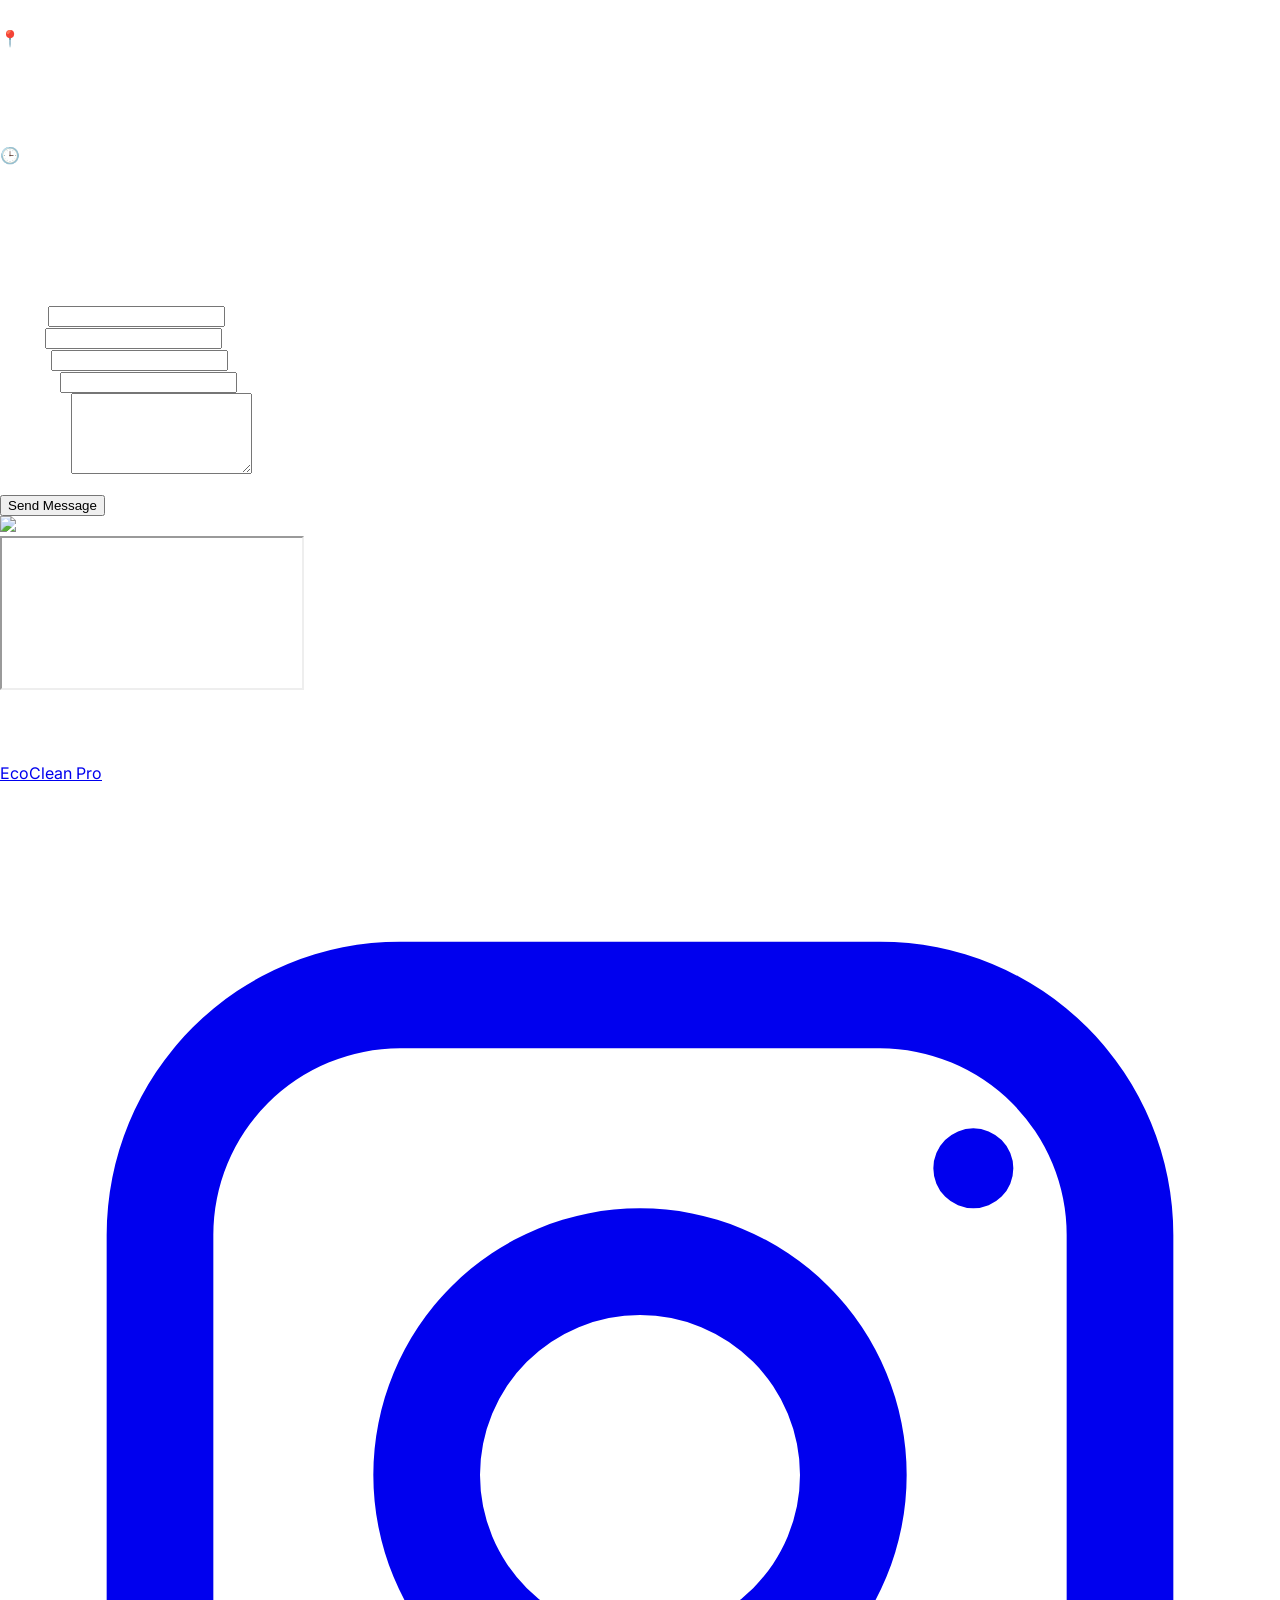
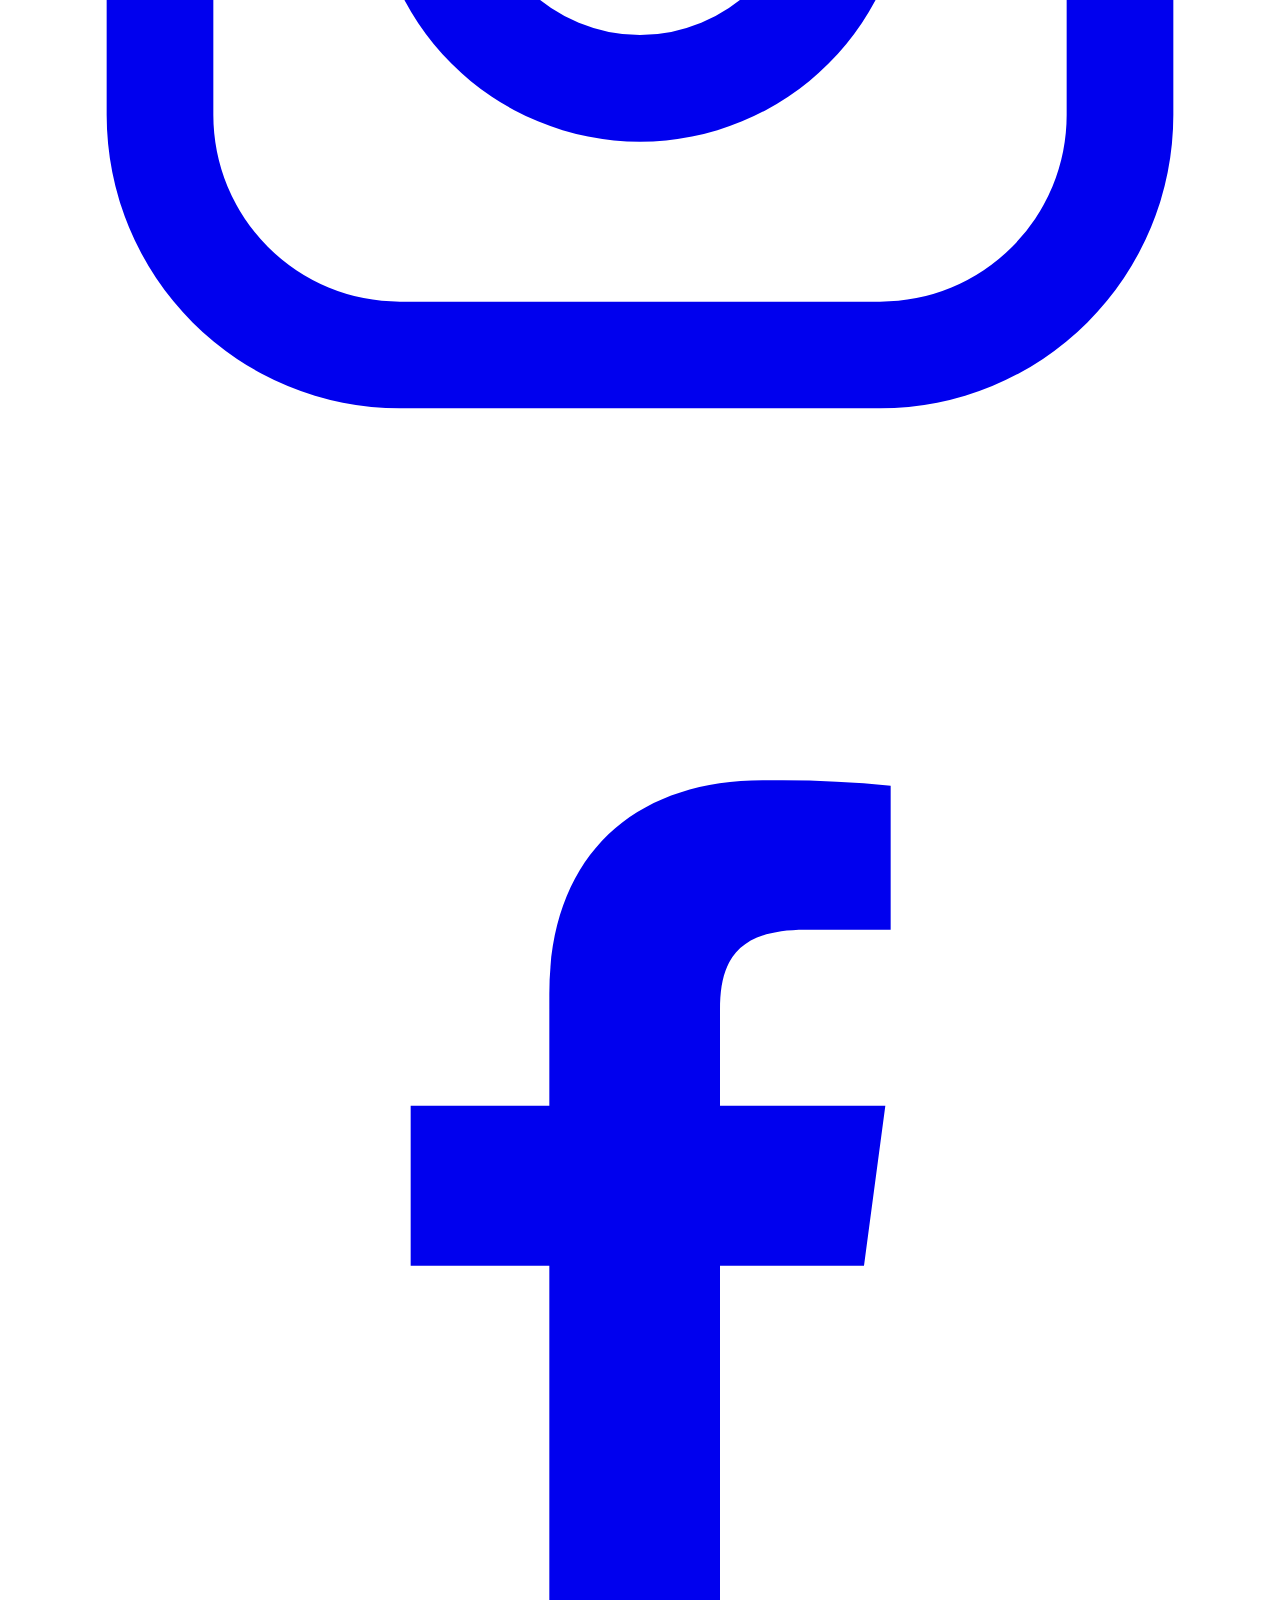
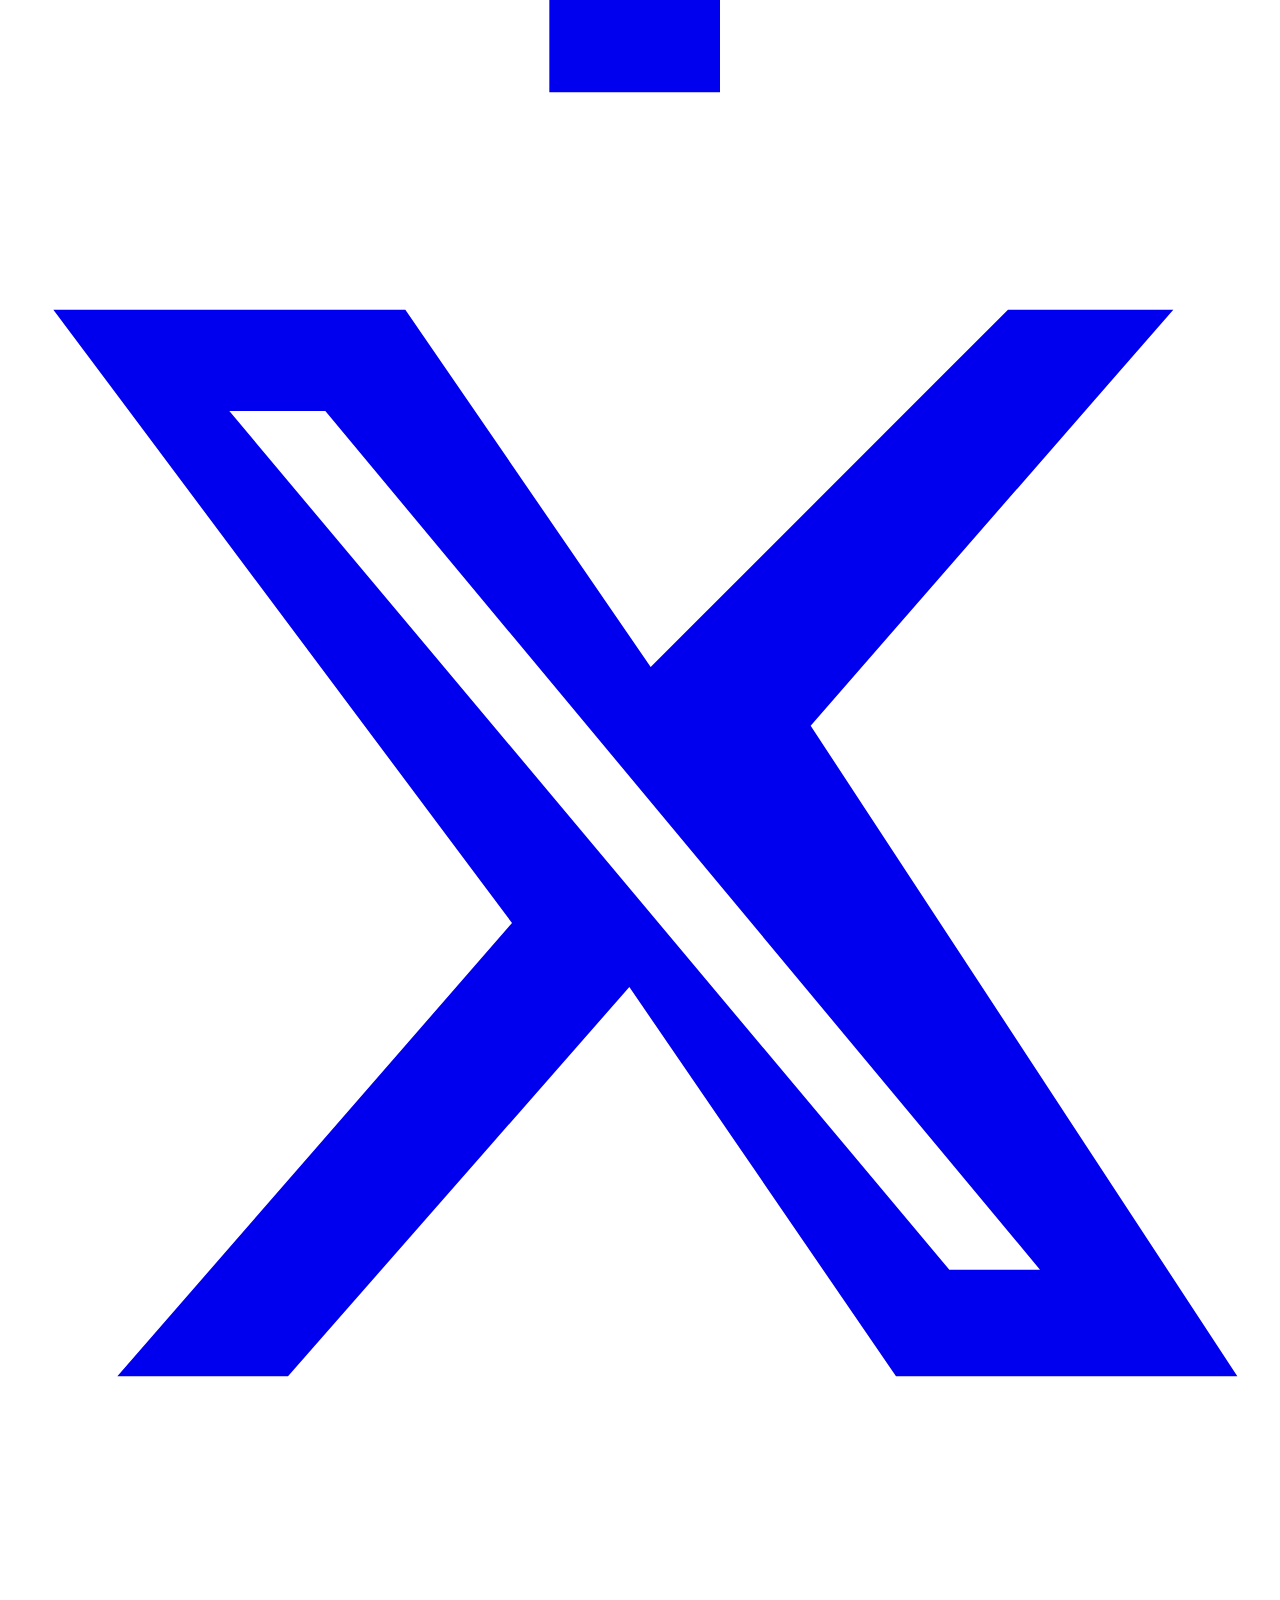
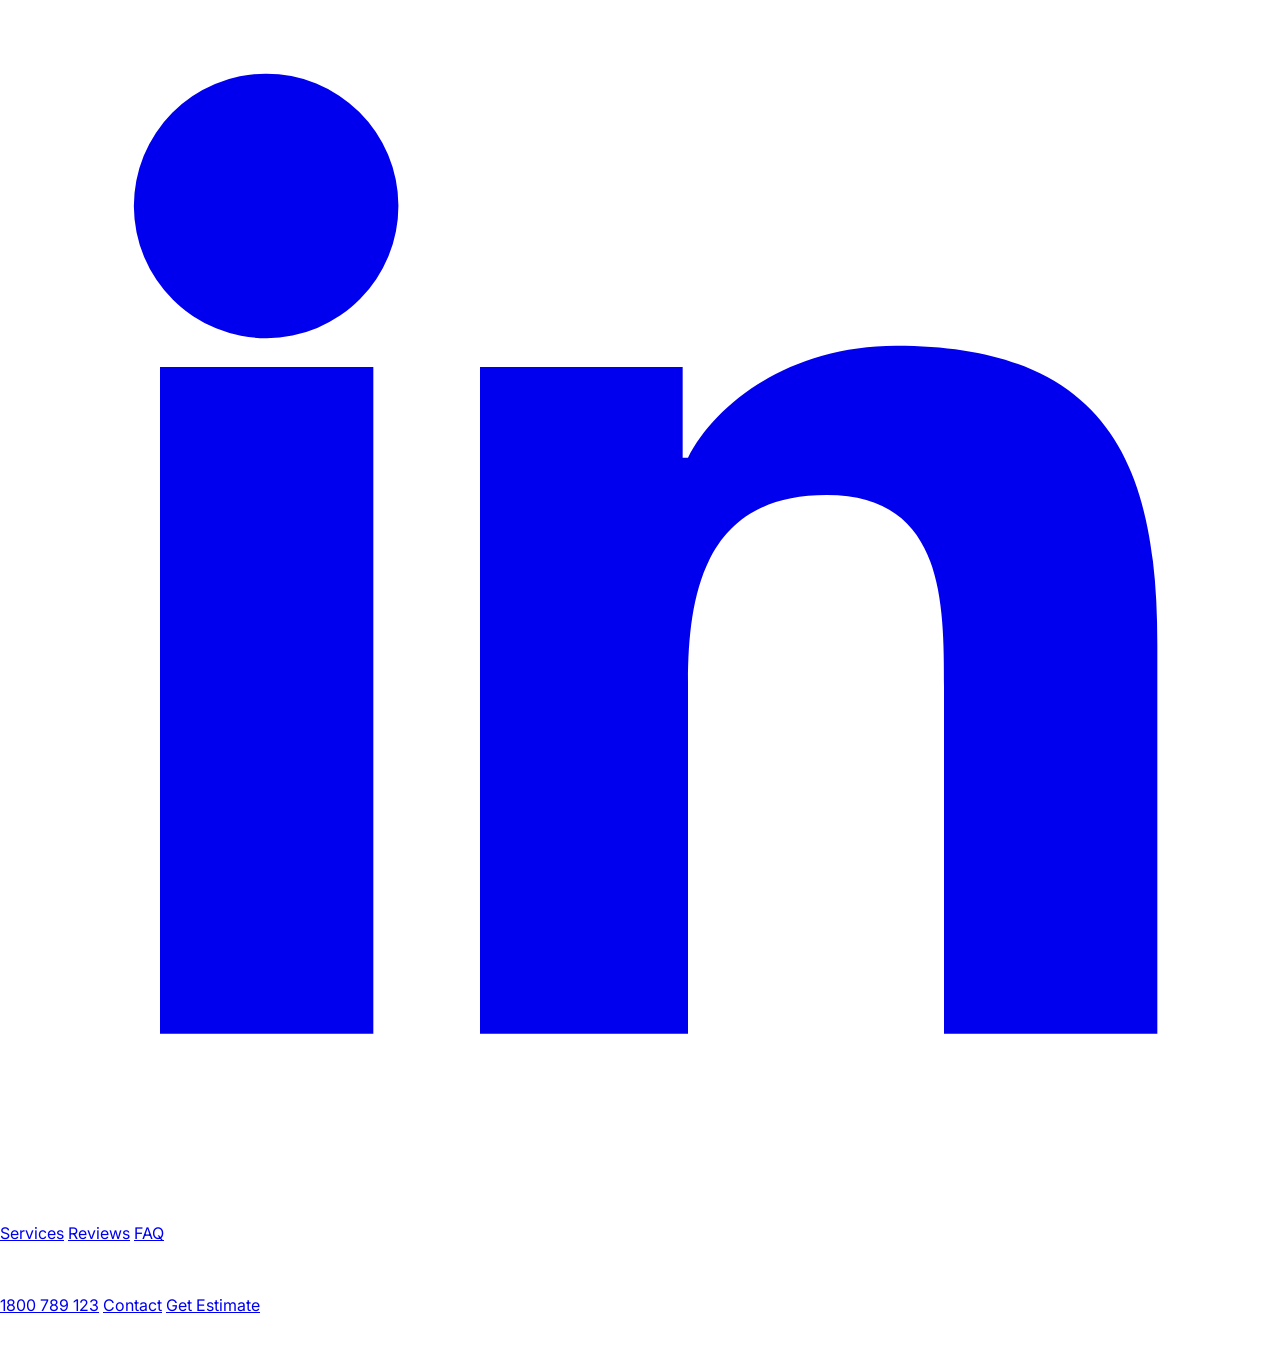
==== commit e06ccf04: "Add files via upload" ====
--- a/index.html
+++ b/index.html
@@ -25,11 +25,11 @@
 
         <div class="nav-links">
           <a href="#top">HOME</a>
-          <a href="#testimonials-heading">REVIEWS</a>
+          <a href="reviews.html">REVIEWS</a>
           <a href="#services-grid-heading">SERVICES</a>
           <a href="#calculator">ESTIMATE</a>
           <a href="#faq">FAQ</a>
-          <a href="#contact">CONTACT</a>
+          <a href="#contact-page">CONTACT</a>
         </div>
 
         <a href="tel:1800789123" class="phone-cta">1800 789 123</a>
@@ -56,7 +56,7 @@
               </div>
             </a>
 
-            <a href="#contact" class="step step--link">
+            <a href="#contact-page" class="step step--link">
               <div class="step__icon">02</div>
               <div class="step__body">
                 <h3>CONFIRM BOOKING</h3>
@@ -65,7 +65,7 @@
               </div>
             </a>
 
-            <a href="#contact" class="step step--link">
+            <a href="#contact-page" class="step step--link">
               <div class="step__icon">03</div>
               <div class="step__body">
                 <h3>ENJOY A CLEAN HOME</h3>
@@ -326,7 +326,7 @@
               <span class="calculator-total__currency">$</span>
               <span id="finalPrice" class="calculator-total__amount">185.00</span>
             </div>
-            <a href="#contact" class="calculator-total__cta">Book Service Now</a>
+            <a href="#contact-page" class="calculator-total__cta">Book Service Now</a>
           </div>
 
           <p class="calculator-disclaimer">
@@ -459,13 +459,92 @@
     </div>
   </section>
 
-  <section id="contact" class="contact-strip" aria-labelledby="contact-heading">
-    <div class="contact-strip__inner">
-      <h2 id="contact-heading" class="contact-strip__title">Ready to book?</h2>
-      <p class="contact-strip__text">Call us or send a message — we’ll confirm your cleaning in no time.</p>
-      <a href="tel:1800789123" class="contact-strip__phone">1800 789 123</a>
-    </div>
-  </section>
+  <section id="contact-page" class="contact-page-hero section-reveal" aria-labelledby="contact-page-heading">
+    <div class="contact-page-hero__container">
+      <div class="contact-page-hero__floating" aria-hidden="true">
+        <span class="contact-float contact-float--one">🌿</span>
+        <span class="contact-float contact-float--two">🍃</span>
+        <span class="contact-float contact-float--three">✨</span>
+      </div>
+      <p class="contact-page-hero__label">CONTACT US</p>
+      <h2 id="contact-page-heading">Get in Touch With Us</h2>
+    </div>
+  </section>
+
+  <section class="contact-info section-reveal" aria-label="Contact details">
+    <div class="contact-info__container">
+      <article class="contact-info-card">
+        <span class="contact-info-card__icon" aria-hidden="true">✉</span>
+        <h3>Email Us</h3>
+        <p>victoriacleaning01@gmail.com</p>
+      </article>
+      <article class="contact-info-card">
+        <span class="contact-info-card__icon" aria-hidden="true">☎</span>
+        <h3>Call Us</h3>
+        <p>(678) 704-7930</p>
+      </article>
+      <article class="contact-info-card">
+        <span class="contact-info-card__icon" aria-hidden="true">📍</span>
+        <h3>Our Location</h3>
+        <p>Atlanta, Georgia</p>
+      </article>
+      <article class="contact-info-card">
+        <span class="contact-info-card__icon" aria-hidden="true">🕒</span>
+        <h3>Working Hours</h3>
+        <p>Monday - Friday</p>
+      </article>
+    </div>
+  </section>
+
+  <section class="contact-form-layout section-reveal" aria-labelledby="contact-form-heading">
+    <div class="contact-form-layout__container">
+      <div class="contact-form-panel">
+        <h3 id="contact-form-heading">Send Us a Message</h3>
+        <form id="contactPageForm" novalidate>
+          <div class="contact-form-grid">
+            <div class="contact-form-field">
+              <label for="contactName">Name</label>
+              <input id="contactName" type="text" name="name" required />
+            </div>
+            <div class="contact-form-field">
+              <label for="contactEmail">Email</label>
+              <input id="contactEmail" type="email" name="email" required />
+            </div>
+            <div class="contact-form-field">
+              <label for="contactPhone">Phone</label>
+              <input id="contactPhone" type="tel" name="phone" required />
+            </div>
+            <div class="contact-form-field">
+              <label for="contactSubject">Subject</label>
+              <input id="contactSubject" type="text" name="subject" required />
+            </div>
+          </div>
+          <div class="contact-form-field">
+            <label for="contactMessage">Message</label>
+            <textarea id="contactMessage" name="message" rows="5" required></textarea>
+          </div>
+          <p id="contactFormMessage" class="contact-form-message" aria-live="polite"></p>
+          <button type="submit" class="contact-form-submit">Send Message</button>
+        </form>
+      </div>
+
+      <div class="contact-image-panel">
+        <img src="https://images.unsplash.com/photo-1527515637462-cff94eecc1ac?auto=format&fit=crop&w=1000&q=80" alt="Professional cleaner preparing equipment" />
+      </div>
+    </div>
+  </section>
+
+  <section class="contact-map section-reveal" aria-label="Map location">
+    <div class="contact-map__container">
+      <iframe
+        title="Map showing Atlanta Georgia"
+        src="https://www.google.com/maps?q=Atlanta,GA&output=embed"
+        loading="lazy"
+        referrerpolicy="no-referrer-when-downgrade"
+      ></iframe>
+    </div>
+  </section>
+
   <footer class="site-footer" aria-labelledby="footer-heading">
     <div class="site-footer__inner">
       <h2 id="footer-heading" class="sr-only">Footer</h2>
@@ -520,7 +599,7 @@
           <div class="footer-col">
             <p class="footer-col__title">Get In Touch</p>
             <a href="tel:1800789123">1800 789 123</a>
-            <a href="index.html#contact">Contact</a>
+            <a href="index.html#contact-page">Contact</a>
             <a href="index.html#calculator">Get Estimate</a>
           </div>
         </div>
